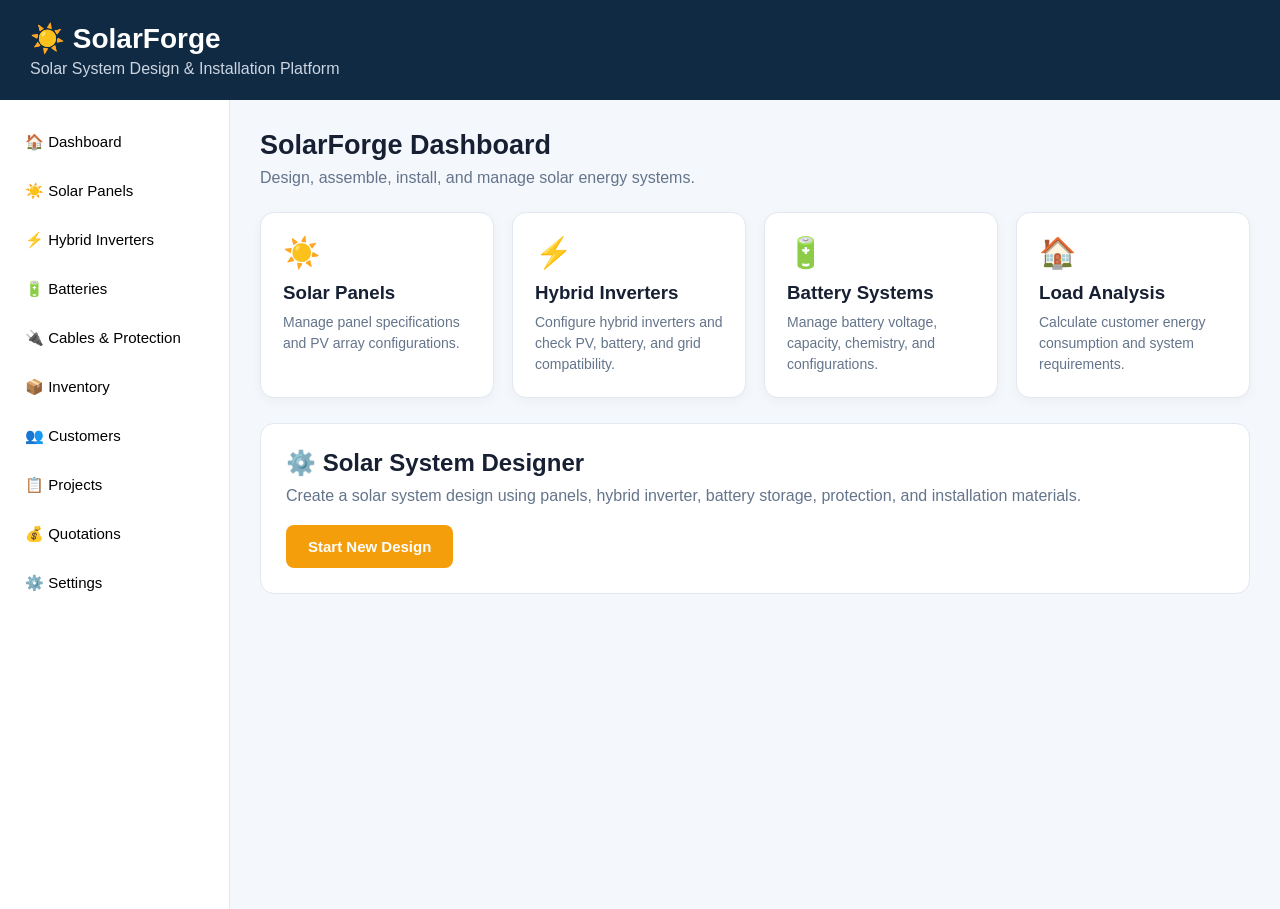
==== index.html @ d78c15b2 "Create index.html" ====
<!DOCTYPE html>
<html lang="en">
<head>
    <meta charset="UTF-8">
    <meta name="viewport" content="width=device-width, initial-scale=1.0">

    <title>SolarForge</title>

    <style>
        * {
            box-sizing: border-box;
            margin: 0;
            padding: 0;
        }

        body {
            font-family: Arial, sans-serif;
            background: #f4f7fb;
            color: #172033;
        }

        header {
            background: #102a43;
            color: white;
            padding: 22px 30px;
        }

        header h1 {
            font-size: 28px;
        }

        header p {
            margin-top: 5px;
            color: #cbd5e1;
        }

        .container {
            display: flex;
            min-height: calc(100vh - 91px);
        }

        .sidebar {
            width: 230px;
            background: white;
            border-right: 1px solid #e2e8f0;
            padding: 20px 12px;
        }

        .sidebar button {
            width: 100%;
            border: none;
            background: transparent;
            padding: 13px;
            text-align: left;
            border-radius: 8px;
            margin-bottom: 5px;
            cursor: pointer;
            font-size: 15px;
        }

        .sidebar button:hover {
            background: #eaf2ff;
        }

        .main {
            flex: 1;
            padding: 30px;
        }

        .welcome {
            margin-bottom: 25px;
        }

        .welcome h2 {
            font-size: 27px;
        }

        .welcome p {
            margin-top: 8px;
            color: #64748b;
        }

        .cards {
            display: grid;
            grid-template-columns: repeat(auto-fit, minmax(210px, 1fr));
            gap: 18px;
        }

        .card {
            background: white;
            border-radius: 14px;
            padding: 22px;
            border: 1px solid #e2e8f0;
            box-shadow: 0 3px 12px rgba(0,0,0,0.04);
        }

        .card-icon {
            font-size: 30px;
            margin-bottom: 12px;
        }

        .card h3 {
            margin-bottom: 8px;
        }

        .card p {
            color: #64748b;
            font-size: 14px;
            line-height: 1.5;
        }

        .design-section {
            margin-top: 25px;
            background: white;
            border-radius: 14px;
            padding: 25px;
            border: 1px solid #e2e8f0;
        }

        .design-section h2 {
            margin-bottom: 10px;
        }

        .design-section p {
            color: #64748b;
            margin-bottom: 20px;
        }

        .start-button {
            background: #f59e0b;
            color: white;
            border: none;
            padding: 13px 22px;
            border-radius: 8px;
            font-size: 15px;
            font-weight: bold;
            cursor: pointer;
        }

        .start-button:hover {
            background: #d97706;
        }

        @media (max-width: 700px) {
            .container {
                flex-direction: column;
            }

            .sidebar {
                width: 100%;
                border-right: none;
                border-bottom: 1px solid #e2e8f0;
            }

            .sidebar button {
                display: inline-block;
                width: auto;
                margin-right: 5px;
            }

            .main {
                padding: 20px;
            }
        }
    </style>
</head>

<body>

<header>
    <h1>☀️ SolarForge</h1>
    <p>Solar System Design & Installation Platform</p>
</header>

<div class="container">

    <aside class="sidebar">
        <button>🏠 Dashboard</button>
        <button>☀️ Solar Panels</button>
        <button>⚡ Hybrid Inverters</button>
        <button>🔋 Batteries</button>
        <button>🔌 Cables & Protection</button>
        <button>📦 Inventory</button>
        <button>👥 Customers</button>
        <button>📋 Projects</button>
        <button>💰 Quotations</button>
        <button>⚙️ Settings</button>
    </aside>

    <main class="main">

        <section class="welcome">
            <h2>SolarForge Dashboard</h2>
            <p>Design, assemble, install, and manage solar energy systems.</p>
        </section>

        <section class="cards">

            <div class="card">
                <div class="card-icon">☀️</div>
                <h3>Solar Panels</h3>
                <p>Manage panel specifications and PV array configurations.</p>
            </div>

            <div class="card">
                <div class="card-icon">⚡</div>
                <h3>Hybrid Inverters</h3>
                <p>Configure hybrid inverters and check PV, battery, and grid compatibility.</p>
            </div>

            <div class="card">
                <div class="card-icon">🔋</div>
                <h3>Battery Systems</h3>
                <p>Manage battery voltage, capacity, chemistry, and configurations.</p>
            </div>

            <div class="card">
                <div class="card-icon">🏠</div>
                <h3>Load Analysis</h3>
                <p>Calculate customer energy consumption and system requirements.</p>
            </div>

        </section>

        <section class="design-section">

            <h2>⚙️ Solar System Designer</h2>

            <p>
                Create a solar system design using panels, hybrid inverter,
                battery storage, protection, and installation materials.
            </p>

            <button class="start-button" onclick="startDesign()">
                Start New Design
            </button>

        </section>

    </main>

</div>

<script>
    function startDesign() {
        alert("SolarForge System Designer is coming next!");
    }
</script>

</body>
</html>
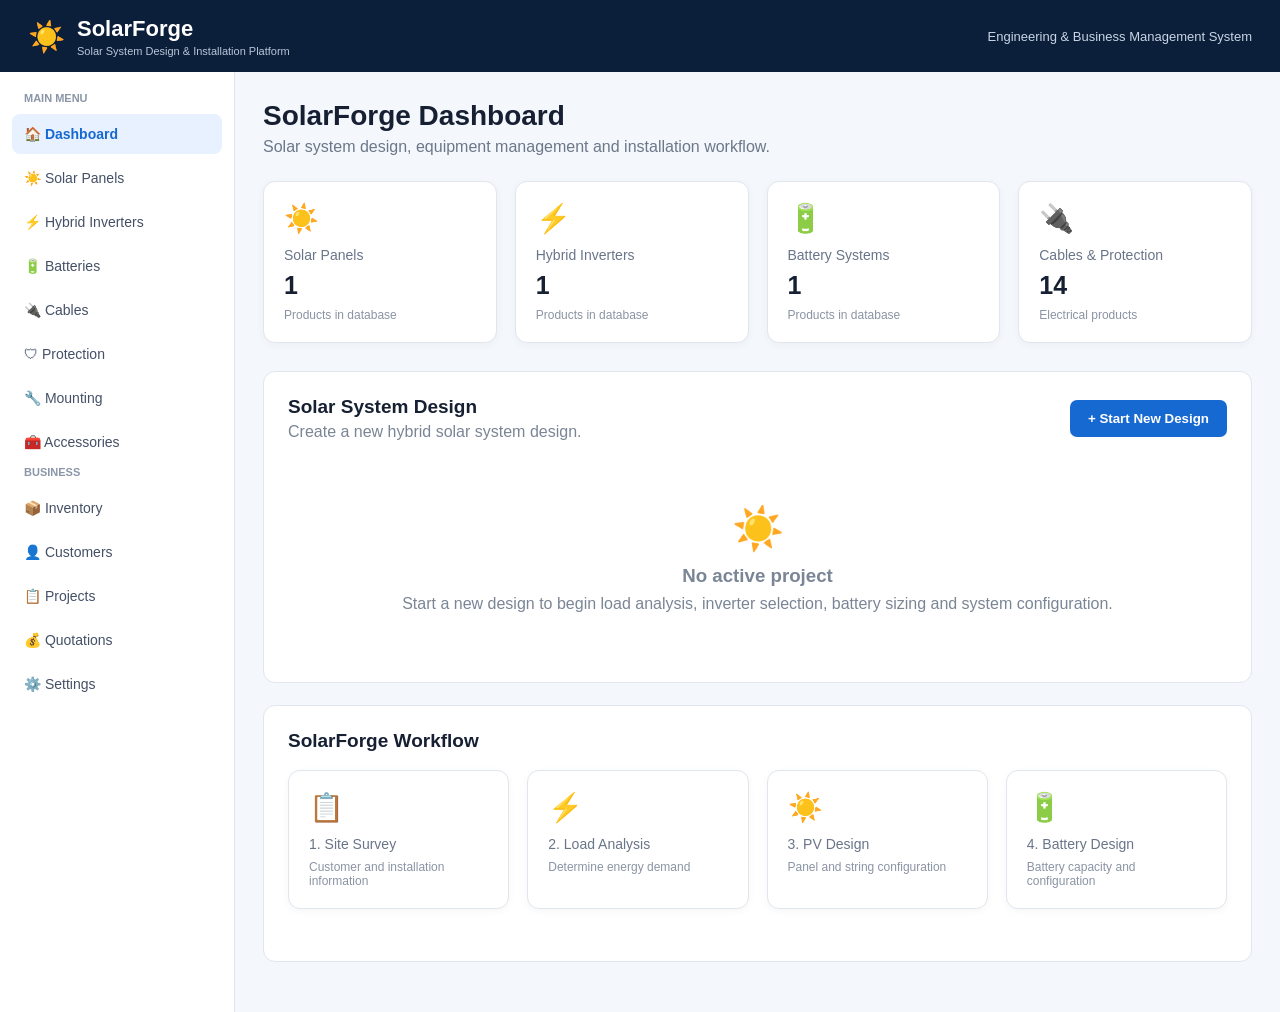
==== commit c0cecb63: "Update index.html" ====
--- a/index.html
+++ b/index.html
@@ -4,7 +4,7 @@
     <meta charset="UTF-8">
     <meta name="viewport" content="width=device-width, initial-scale=1.0">
 
-    <title>SolarForge</title>
+    <title>SolarForge | Solar System Design & Installation Platform</title>
 
     <style>
         * {
@@ -14,152 +14,347 @@
         }
 
         body {
-            font-family: Arial, sans-serif;
+            font-family: Arial, Helvetica, sans-serif;
             background: #f4f7fb;
             color: #172033;
         }
 
+        /* =========================
+           HEADER
+        ========================= */
+
         header {
-            background: #102a43;
+            height: 72px;
+            background: #0b1f3a;
             color: white;
-            padding: 22px 30px;
-        }
-
-        header h1 {
-            font-size: 28px;
-        }
-
-        header p {
-            margin-top: 5px;
-            color: #cbd5e1;
-        }
-
-        .container {
             display: flex;
-            min-height: calc(100vh - 91px);
-        }
+            align-items: center;
+            justify-content: space-between;
+            padding: 0 28px;
+            position: sticky;
+            top: 0;
+            z-index: 100;
+        }
+
+        .logo {
+            display: flex;
+            align-items: center;
+            gap: 12px;
+        }
+
+        .logo-icon {
+            font-size: 30px;
+        }
+
+        .logo h1 {
+            font-size: 22px;
+        }
+
+        .logo p {
+            font-size: 11px;
+            color: #b9c7d9;
+            margin-top: 3px;
+        }
+
+        .header-status {
+            font-size: 13px;
+            color: #c8d5e5;
+        }
+
+        /* =========================
+           LAYOUT
+        ========================= */
+
+        .layout {
+            display: flex;
+            min-height: calc(100vh - 72px);
+        }
+
+        /* =========================
+           SIDEBAR
+        ========================= */
 
         .sidebar {
-            width: 230px;
+            width: 235px;
             background: white;
-            border-right: 1px solid #e2e8f0;
+            border-right: 1px solid #dfe5ed;
             padding: 20px 12px;
-        }
-
-        .sidebar button {
+            flex-shrink: 0;
+        }
+
+        .sidebar-title {
+            font-size: 11px;
+            font-weight: bold;
+            color: #8a96a8;
+            text-transform: uppercase;
+            padding: 0 12px;
+            margin-bottom: 10px;
+        }
+
+        .nav-btn {
             width: 100%;
             border: none;
             background: transparent;
-            padding: 13px;
             text-align: left;
+            padding: 12px;
             border-radius: 8px;
-            margin-bottom: 5px;
+            margin-bottom: 4px;
+            font-size: 14px;
+            color: #445066;
             cursor: pointer;
-            font-size: 15px;
-        }
-
-        .sidebar button:hover {
-            background: #eaf2ff;
-        }
+        }
+
+        .nav-btn:hover {
+            background: #edf4ff;
+            color: #1769d2;
+        }
+
+        .nav-btn.active {
+            background: #e8f1ff;
+            color: #1769d2;
+            font-weight: bold;
+        }
+
+        /* =========================
+           MAIN
+        ========================= */
 
         .main {
             flex: 1;
-            padding: 30px;
-        }
-
-        .welcome {
+            padding: 28px;
+            overflow-x: auto;
+        }
+
+        .page-title {
+            font-size: 28px;
+            margin-bottom: 6px;
+        }
+
+        .page-subtitle {
+            color: #6c7789;
             margin-bottom: 25px;
         }
 
-        .welcome h2 {
-            font-size: 27px;
-        }
-
-        .welcome p {
-            margin-top: 8px;
-            color: #64748b;
-        }
-
-        .cards {
+        /* =========================
+           DASHBOARD CARDS
+        ========================= */
+
+        .dashboard-grid {
             display: grid;
-            grid-template-columns: repeat(auto-fit, minmax(210px, 1fr));
+            grid-template-columns: repeat(4, 1fr);
             gap: 18px;
+            margin-bottom: 28px;
         }
 
         .card {
             background: white;
-            border-radius: 14px;
-            padding: 22px;
-            border: 1px solid #e2e8f0;
-            box-shadow: 0 3px 12px rgba(0,0,0,0.04);
+            border: 1px solid #e0e6ee;
+            border-radius: 12px;
+            padding: 20px;
+            box-shadow: 0 2px 8px rgba(0,0,0,0.04);
         }
 
         .card-icon {
-            font-size: 30px;
+            font-size: 28px;
             margin-bottom: 12px;
         }
 
-        .card h3 {
+        .card-title {
+            font-size: 14px;
+            color: #697589;
             margin-bottom: 8px;
         }
 
-        .card p {
-            color: #64748b;
+        .card-value {
+            font-size: 25px;
+            font-weight: bold;
+        }
+
+        .card-description {
+            font-size: 12px;
+            color: #8a94a4;
+            margin-top: 8px;
+        }
+
+        /* =========================
+           DESIGN AREA
+        ========================= */
+
+        .section {
+            background: white;
+            border: 1px solid #e0e6ee;
+            border-radius: 12px;
+            padding: 24px;
+            margin-bottom: 22px;
+        }
+
+        .section-header {
+            display: flex;
+            justify-content: space-between;
+            align-items: center;
+            margin-bottom: 18px;
+        }
+
+        .section-header h2 {
+            font-size: 19px;
+        }
+
+        .primary-btn {
+            border: none;
+            background: #1769d2;
+            color: white;
+            padding: 11px 18px;
+            border-radius: 7px;
+            cursor: pointer;
+            font-weight: bold;
+        }
+
+        .primary-btn:hover {
+            background: #0e55ad;
+        }
+
+        .secondary-btn {
+            border: 1px solid #ccd5e2;
+            background: white;
+            color: #354257;
+            padding: 10px 16px;
+            border-radius: 7px;
+            cursor: pointer;
+        }
+
+        /* =========================
+           PRODUCT DATABASE
+        ========================= */
+
+        .database-toolbar {
+            display: flex;
+            gap: 10px;
+            flex-wrap: wrap;
+            margin-bottom: 18px;
+        }
+
+        .search-box {
+            flex: 1;
+            min-width: 220px;
+            padding: 11px 13px;
+            border: 1px solid #ccd5e2;
+            border-radius: 7px;
             font-size: 14px;
-            line-height: 1.5;
-        }
-
-        .design-section {
-            margin-top: 25px;
-            background: white;
-            border-radius: 14px;
-            padding: 25px;
-            border: 1px solid #e2e8f0;
-        }
-
-        .design-section h2 {
-            margin-bottom: 10px;
-        }
-
-        .design-section p {
-            color: #64748b;
-            margin-bottom: 20px;
-        }
-
-        .start-button {
-            background: #f59e0b;
-            color: white;
-            border: none;
-            padding: 13px 22px;
-            border-radius: 8px;
-            font-size: 15px;
+        }
+
+        .database-table-wrapper {
+            overflow-x: auto;
+        }
+
+        table {
+            width: 100%;
+            border-collapse: collapse;
+            min-width: 700px;
+        }
+
+        th {
+            background: #f1f5fa;
+            color: #4a566b;
+            text-align: left;
+            padding: 12px;
+            font-size: 12px;
+            border-bottom: 1px solid #dce3ec;
+        }
+
+        td {
+            padding: 13px 12px;
+            border-bottom: 1px solid #edf0f4;
+            font-size: 13px;
+        }
+
+        tr:hover {
+            background: #f8fbff;
+        }
+
+        .status-badge {
+            display: inline-block;
+            padding: 5px 9px;
+            background: #eef6ff;
+            color: #1769d2;
+            border-radius: 20px;
+            font-size: 11px;
             font-weight: bold;
-            cursor: pointer;
-        }
-
-        .start-button:hover {
-            background: #d97706;
+        }
+
+        /* =========================
+           EMPTY STATE
+        ========================= */
+
+        .empty-state {
+            text-align: center;
+            padding: 45px 20px;
+            color: #7a8595;
+        }
+
+        .empty-state-icon {
+            font-size: 42px;
+            margin-bottom: 12px;
+        }
+
+        /* =========================
+           RESPONSIVE
+        ========================= */
+
+        @media (max-width: 1000px) {
+
+            .dashboard-grid {
+                grid-template-columns: repeat(2, 1fr);
+            }
+
+            .sidebar {
+                width: 200px;
+            }
         }
 
         @media (max-width: 700px) {
-            .container {
-                flex-direction: column;
+
+            header {
+                padding: 0 15px;
+            }
+
+            .header-status {
+                display: none;
+            }
+
+            .layout {
+                display: block;
             }
 
             .sidebar {
                 width: 100%;
                 border-right: none;
-                border-bottom: 1px solid #e2e8f0;
-            }
-
-            .sidebar button {
-                display: inline-block;
+                border-bottom: 1px solid #dfe5ed;
+                padding: 10px;
+                display: flex;
+                overflow-x: auto;
+                gap: 5px;
+            }
+
+            .sidebar-title {
+                display: none;
+            }
+
+            .nav-btn {
                 width: auto;
-                margin-right: 5px;
+                white-space: nowrap;
+                margin-bottom: 0;
             }
 
             .main {
-                padding: 20px;
+                padding: 18px;
+            }
+
+            .dashboard-grid {
+                grid-template-columns: 1fr;
+            }
+
+            .page-title {
+                font-size: 23px;
             }
         }
     </style>
@@ -167,84 +362,780 @@
 
 <body>
 
+<!-- =========================
+     HEADER
+========================= -->
+
 <header>
-    <h1>☀️ SolarForge</h1>
-    <p>Solar System Design & Installation Platform</p>
+
+    <div class="logo">
+
+        <div class="logo-icon">☀️</div>
+
+        <div>
+            <h1>SolarForge</h1>
+            <p>Solar System Design & Installation Platform</p>
+        </div>
+
+    </div>
+
+    <div class="header-status">
+        Engineering & Business Management System
+    </div>
+
 </header>
 
-<div class="container">
+
+<!-- =========================
+     MAIN LAYOUT
+========================= -->
+
+<div class="layout">
+
+
+    <!-- =========================
+         SIDEBAR
+    ========================= -->
 
     <aside class="sidebar">
-        <button>🏠 Dashboard</button>
-        <button>☀️ Solar Panels</button>
-        <button>⚡ Hybrid Inverters</button>
-        <button>🔋 Batteries</button>
-        <button>🔌 Cables & Protection</button>
-        <button>📦 Inventory</button>
-        <button>👥 Customers</button>
-        <button>📋 Projects</button>
-        <button>💰 Quotations</button>
-        <button>⚙️ Settings</button>
+
+        <div class="sidebar-title">
+            Main Menu
+        </div>
+
+        <button class="nav-btn active" onclick="showDashboard()">
+            🏠 Dashboard
+        </button>
+
+        <button class="nav-btn" onclick="showDatabase('solarPanels')">
+            ☀️ Solar Panels
+        </button>
+
+        <button class="nav-btn" onclick="showDatabase('hybridInverters')">
+            ⚡ Hybrid Inverters
+        </button>
+
+        <button class="nav-btn" onclick="showDatabase('batteries')">
+            🔋 Batteries
+        </button>
+
+        <button class="nav-btn" onclick="showDatabase('cables')">
+            🔌 Cables
+        </button>
+
+        <button class="nav-btn" onclick="showDatabase('protection')">
+            🛡 Protection
+        </button>
+
+        <button class="nav-btn" onclick="showDatabase('mounting')">
+            🔧 Mounting
+        </button>
+
+        <button class="nav-btn" onclick="showDatabase('accessories')">
+            🧰 Accessories
+        </button>
+
+        <br>
+
+        <div class="sidebar-title">
+            Business
+        </div>
+
+        <button class="nav-btn" onclick="comingSoon('Inventory')">
+            📦 Inventory
+        </button>
+
+        <button class="nav-btn" onclick="comingSoon('Customers')">
+            👤 Customers
+        </button>
+
+        <button class="nav-btn" onclick="comingSoon('Projects')">
+            📋 Projects
+        </button>
+
+        <button class="nav-btn" onclick="comingSoon('Quotations')">
+            💰 Quotations
+        </button>
+
+        <button class="nav-btn" onclick="comingSoon('Settings')">
+            ⚙️ Settings
+        </button>
+
     </aside>
 
-    <main class="main">
-
-        <section class="welcome">
-            <h2>SolarForge Dashboard</h2>
-            <p>Design, assemble, install, and manage solar energy systems.</p>
-        </section>
-
-        <section class="cards">
-
-            <div class="card">
-                <div class="card-icon">☀️</div>
-                <h3>Solar Panels</h3>
-                <p>Manage panel specifications and PV array configurations.</p>
+
+    <!-- =========================
+         MAIN CONTENT
+    ========================= -->
+
+    <main class="main" id="mainContent">
+
+        <!-- DASHBOARD -->
+
+        <div id="dashboardPage">
+
+            <h1 class="page-title">
+                SolarForge Dashboard
+            </h1>
+
+            <p class="page-subtitle">
+                Solar system design, equipment management and installation workflow.
+            </p>
+
+
+            <!-- DATABASE COUNTERS -->
+
+            <div class="dashboard-grid">
+
+                <div class="card">
+                    <div class="card-icon">☀️</div>
+                    <div class="card-title">Solar Panels</div>
+                    <div class="card-value" id="panelCount">0</div>
+                    <div class="card-description">
+                        Products in database
+                    </div>
+                </div>
+
+                <div class="card">
+                    <div class="card-icon">⚡</div>
+                    <div class="card-title">Hybrid Inverters</div>
+                    <div class="card-value" id="inverterCount">0</div>
+                    <div class="card-description">
+                        Products in database
+                    </div>
+                </div>
+
+                <div class="card">
+                    <div class="card-icon">🔋</div>
+                    <div class="card-title">Battery Systems</div>
+                    <div class="card-value" id="batteryCount">0</div>
+                    <div class="card-description">
+                        Products in database
+                    </div>
+                </div>
+
+                <div class="card">
+                    <div class="card-icon">🔌</div>
+                    <div class="card-title">Cables & Protection</div>
+                    <div class="card-value" id="electricalCount">0</div>
+                    <div class="card-description">
+                        Electrical products
+                    </div>
+                </div>
+
             </div>
 
-            <div class="card">
-                <div class="card-icon">⚡</div>
-                <h3>Hybrid Inverters</h3>
-                <p>Configure hybrid inverters and check PV, battery, and grid compatibility.</p>
+
+            <!-- START DESIGN -->
+
+            <div class="section">
+
+                <div class="section-header">
+
+                    <div>
+                        <h2>Solar System Design</h2>
+
+                        <p style="color:#7a8595; margin-top:5px;">
+                            Create a new hybrid solar system design.
+                        </p>
+                    </div>
+
+                    <button class="primary-btn"
+                            onclick="startNewDesign()">
+                        + Start New Design
+                    </button>
+
+                </div>
+
+                <div class="empty-state">
+
+                    <div class="empty-state-icon">
+                        ☀️
+                    </div>
+
+                    <h3>No active project</h3>
+
+                    <p style="margin-top:8px;">
+                        Start a new design to begin load analysis,
+                        inverter selection, battery sizing and system configuration.
+                    </p>
+
+                </div>
+
             </div>
 
-            <div class="card">
-                <div class="card-icon">🔋</div>
-                <h3>Battery Systems</h3>
-                <p>Manage battery voltage, capacity, chemistry, and configurations.</p>
+
+            <!-- SYSTEM WORKFLOW -->
+
+            <div class="section">
+
+                <div class="section-header">
+                    <h2>SolarForge Workflow</h2>
+                </div>
+
+                <div class="dashboard-grid">
+
+                    <div class="card">
+                        <div class="card-icon">📋</div>
+                        <div class="card-title">1. Site Survey</div>
+                        <div class="card-description">
+                            Customer and installation information
+                        </div>
+                    </div>
+
+                    <div class="card">
+                        <div class="card-icon">⚡</div>
+                        <div class="card-title">2. Load Analysis</div>
+                        <div class="card-description">
+                            Determine energy demand
+                        </div>
+                    </div>
+
+                    <div class="card">
+                        <div class="card-icon">☀️</div>
+                        <div class="card-title">3. PV Design</div>
+                        <div class="card-description">
+                            Panel and string configuration
+                        </div>
+                    </div>
+
+                    <div class="card">
+                        <div class="card-icon">🔋</div>
+                        <div class="card-title">4. Battery Design</div>
+                        <div class="card-description">
+                            Battery capacity and configuration
+                        </div>
+                    </div>
+
+                </div>
+
             </div>
 
-            <div class="card">
-                <div class="card-icon">🏠</div>
-                <h3>Load Analysis</h3>
-                <p>Calculate customer energy consumption and system requirements.</p>
+        </div>
+
+
+        <!-- DATABASE PAGE -->
+
+        <div id="databasePage" style="display:none;">
+
+            <h1 class="page-title" id="databaseTitle">
+                Product Database
+            </h1>
+
+            <p class="page-subtitle" id="databaseSubtitle">
+                SolarForge equipment database.
+            </p>
+
+
+            <div class="section">
+
+                <div class="database-toolbar">
+
+                    <input
+                        type="text"
+                        id="databaseSearch"
+                        class="search-box"
+                        placeholder="Search products..."
+                        oninput="filterDatabase()"
+                    >
+
+                    <button class="secondary-btn"
+                            onclick="showDashboard()">
+                        ← Dashboard
+                    </button>
+
+                </div>
+
+
+                <div class="database-table-wrapper">
+
+                    <table>
+
+                        <thead id="databaseHead">
+                        </thead>
+
+                        <tbody id="databaseBody">
+                        </tbody>
+
+                    </table>
+
+                </div>
+
             </div>
 
-        </section>
-
-        <section class="design-section">
-
-            <h2>⚙️ Solar System Designer</h2>
-
-            <p>
-                Create a solar system design using panels, hybrid inverter,
-                battery storage, protection, and installation materials.
-            </p>
-
-            <button class="start-button" onclick="startDesign()">
-                Start New Design
-            </button>
-
-        </section>
+        </div>
 
     </main>
 
 </div>
 
+
+<!-- =========================
+     DATABASE SCRIPT
+========================= -->
+
+<script src="js/database.js"></script>
+
+
+<!-- =========================
+     SOLARFORGE APPLICATION
+========================= -->
+
 <script>
-    function startDesign() {
-        alert("SolarForge System Designer is coming next!");
+
+let currentDatabase = null;
+
+
+/* =========================
+   DATABASE INFORMATION
+========================= */
+
+const databaseInfo = {
+
+    solarPanels: {
+        title: "Solar Panels",
+        subtitle: "Solar photovoltaic panel database.",
+        icon: "☀️"
+    },
+
+    hybridInverters: {
+        title: "Hybrid Inverters",
+        subtitle: "Hybrid inverter equipment database.",
+        icon: "⚡"
+    },
+
+    batteries: {
+        title: "Battery Systems",
+        subtitle: "Battery storage equipment database.",
+        icon: "🔋"
+    },
+
+    cables: {
+        title: "Cables",
+        subtitle: "Solar and battery cable database.",
+        icon: "🔌"
+    },
+
+    protection: {
+        title: "Protection",
+        subtitle: "DC, AC and surge protection equipment.",
+        icon: "🛡"
+    },
+
+    mounting: {
+        title: "Mounting Materials",
+        subtitle: "Solar panel mounting equipment.",
+        icon: "🔧"
+    },
+
+    accessories: {
+        title: "Installation Accessories",
+        subtitle: "Connectors, busbars and installation accessories.",
+        icon: "🧰"
     }
+
+};
+
+
+/* =========================
+   DASHBOARD
+========================= */
+
+function showDashboard() {
+
+    document.getElementById("dashboardPage").style.display = "block";
+    document.getElementById("databasePage").style.display = "none";
+
+    currentDatabase = null;
+
+    updateActiveButton("Dashboard");
+
+}
+
+
+/* =========================
+   SHOW DATABASE
+========================= */
+
+function showDatabase(databaseName) {
+
+    currentDatabase = databaseName;
+
+    const data = SolarForgeDB[databaseName];
+
+    const info = databaseInfo[databaseName];
+
+    document.getElementById("dashboardPage").style.display = "none";
+    document.getElementById("databasePage").style.display = "block";
+
+    document.getElementById("databaseTitle").innerHTML =
+        info.icon + " " + info.title;
+
+    document.getElementById("databaseSubtitle").innerText =
+        info.subtitle;
+
+    document.getElementById("databaseSearch").value = "";
+
+    renderDatabase(data);
+
+    updateActiveButton(info.title);
+
+}
+
+
+/* =========================
+   RENDER DATABASE
+========================= */
+
+function renderDatabase(data) {
+
+    const head = document.getElementById("databaseHead");
+    const body = document.getElementById("databaseBody");
+
+    head.innerHTML = "";
+    body.innerHTML = "";
+
+    if (!data || data.length === 0) {
+
+        body.innerHTML = `
+            <tr>
+                <td colspan="10">
+                    <div class="empty-state">
+                        <div class="empty-state-icon">📭</div>
+                        <h3>No products found</h3>
+                        <p>No products are currently stored in this database.</p>
+                    </div>
+                </td>
+            </tr>
+        `;
+
+        return;
+    }
+
+
+    let columns = [];
+
+
+    /* SOLAR PANELS */
+
+    if (currentDatabase === "solarPanels") {
+
+        columns = [
+            "id",
+            "brand",
+            "model",
+            "power_w",
+            "voc_v",
+            "vmp_v",
+            "isc_a",
+            "imp_a"
+        ];
+
+    }
+
+
+    /* HYBRID INVERTERS */
+
+    else if (currentDatabase === "hybridInverters") {
+
+        columns = [
+            "id",
+            "brand",
+            "model",
+            "rated_power_w",
+            "battery_voltage_v",
+            "max_pv_power_w",
+            "max_pv_voltage_v",
+            "mppt_count"
+        ];
+
+    }
+
+
+    /* BATTERIES */
+
+    else if (currentDatabase === "batteries") {
+
+        columns = [
+            "id",
+            "brand",
+            "model",
+            "chemistry",
+            "nominal_voltage_v",
+            "capacity_ah",
+            "energy_kwh",
+            "recommended_depth_of_discharge_percent"
+        ];
+
+    }
+
+
+    /* CABLES */
+
+    else if (currentDatabase === "cables") {
+
+        columns = [
+            "id",
+            "category",
+            "type",
+            "size_mm2",
+            "conductor_material",
+            "rated_voltage_v",
+            "max_current_a"
+        ];
+
+    }
+
+
+    /* PROTECTION */
+
+    else if (currentDatabase === "protection") {
+
+        columns = [
+            "id",
+            "category",
+            "sub_category",
+            "brand",
+            "model",
+            "rated_voltage_vdc",
+            "rated_current_a"
+        ];
+
+    }
+
+
+    /* MOUNTING */
+
+    else if (currentDatabase === "mounting") {
+
+        columns = [
+            "id",
+            "category",
+            "name",
+            "material",
+            "length_m",
+            "compatible_panel_type"
+        ];
+
+    }
+
+
+    /* ACCESSORIES */
+
+    else if (currentDatabase === "accessories") {
+
+        columns = [
+            "id",
+            "category",
+            "name",
+            "rated_voltage_v",
+            "rated_current_a",
+            "material"
+        ];
+
+    }
+
+
+    /* TABLE HEADER */
+
+    columns.forEach(column => {
+
+        const th = document.createElement("th");
+
+        th.innerText = formatColumnName(column);
+
+        head.appendChild(th);
+
+    });
+
+
+    /* TABLE BODY */
+
+    data.forEach(item => {
+
+        const row = document.createElement("tr");
+
+        columns.forEach(column => {
+
+            const cell = document.createElement("td");
+
+            let value = item[column];
+
+            if (value === undefined || value === null) {
+                value = "—";
+            }
+
+            if (Array.isArray(value)) {
+                value = value.join(", ");
+            }
+
+            if (typeof value === "boolean") {
+                value = value ? "Yes" : "No";
+            }
+
+            cell.innerText = value;
+
+            row.appendChild(cell);
+
+        });
+
+        body.appendChild(row);
+
+    });
+
+}
+
+
+/* =========================
+   FORMAT COLUMN NAMES
+========================= */
+
+function formatColumnName(column) {
+
+    return column
+        .replace(/_/g, " ")
+        .replace(/\b\w/g, letter => letter.toUpperCase());
+
+}
+
+
+/* =========================
+   SEARCH DATABASE
+========================= */
+
+function filterDatabase() {
+
+    if (!currentDatabase) {
+        return;
+    }
+
+    const search =
+        document.getElementById("databaseSearch")
+        .value
+        .toLowerCase()
+        .trim();
+
+    const data = SolarForgeDB[currentDatabase];
+
+    if (!search) {
+
+        renderDatabase(data);
+
+        return;
+    }
+
+
+    const filtered = data.filter(item => {
+
+        return JSON.stringify(item)
+            .toLowerCase()
+            .includes(search);
+
+    });
+
+
+    renderDatabase(filtered);
+
+}
+
+
+/* =========================
+   UPDATE DASHBOARD COUNTS
+========================= */
+
+function updateDashboardCounts() {
+
+    document.getElementById("panelCount").innerText =
+        SolarForgeDB.solarPanels.length;
+
+    document.getElementById("inverterCount").innerText =
+        SolarForgeDB.hybridInverters.length;
+
+    document.getElementById("batteryCount").innerText =
+        SolarForgeDB.batteries.length;
+
+    document.getElementById("electricalCount").innerText =
+        SolarForgeDB.cables.length +
+        SolarForgeDB.protection.length;
+
+}
+
+
+/* =========================
+   ACTIVE SIDEBAR BUTTON
+========================= */
+
+function updateActiveButton(name) {
+
+    const buttons =
+        document.querySelectorAll(".nav-btn");
+
+    buttons.forEach(button => {
+
+        button.classList.remove("active");
+
+        if (
+            button.innerText
+                .toLowerCase()
+                .includes(name.toLowerCase())
+        ) {
+            button.classList.add("active");
+        }
+
+    });
+
+}
+
+
+/* =========================
+   NEW DESIGN
+========================= */
+
+function startNewDesign() {
+
+    alert(
+        "SolarForge Design Module\n\n" +
+        "The next development stage will include:\n\n" +
+        "1. Customer information\n" +
+        "2. Site survey\n" +
+        "3. Load analysis\n" +
+        "4. Solar panel configuration\n" +
+        "5. Hybrid inverter selection\n" +
+        "6. Battery sizing\n" +
+        "7. Cable sizing\n" +
+        "8. Protection selection\n" +
+        "9. Wiring diagram\n" +
+        "10. Bill of Materials\n" +
+        "11. Costing and quotation"
+    );
+
+}
+
+
+/* =========================
+   COMING SOON
+========================= */
+
+function comingSoon(moduleName) {
+
+    alert(
+        moduleName +
+        " module is currently under development."
+    );
+
+}
+
+
+/* =========================
+   WAIT FOR DATABASE
+========================= */
+
+setTimeout(() => {
+
+    updateDashboardCounts();
+
+}, 500);
+
 </script>
 
 </body>
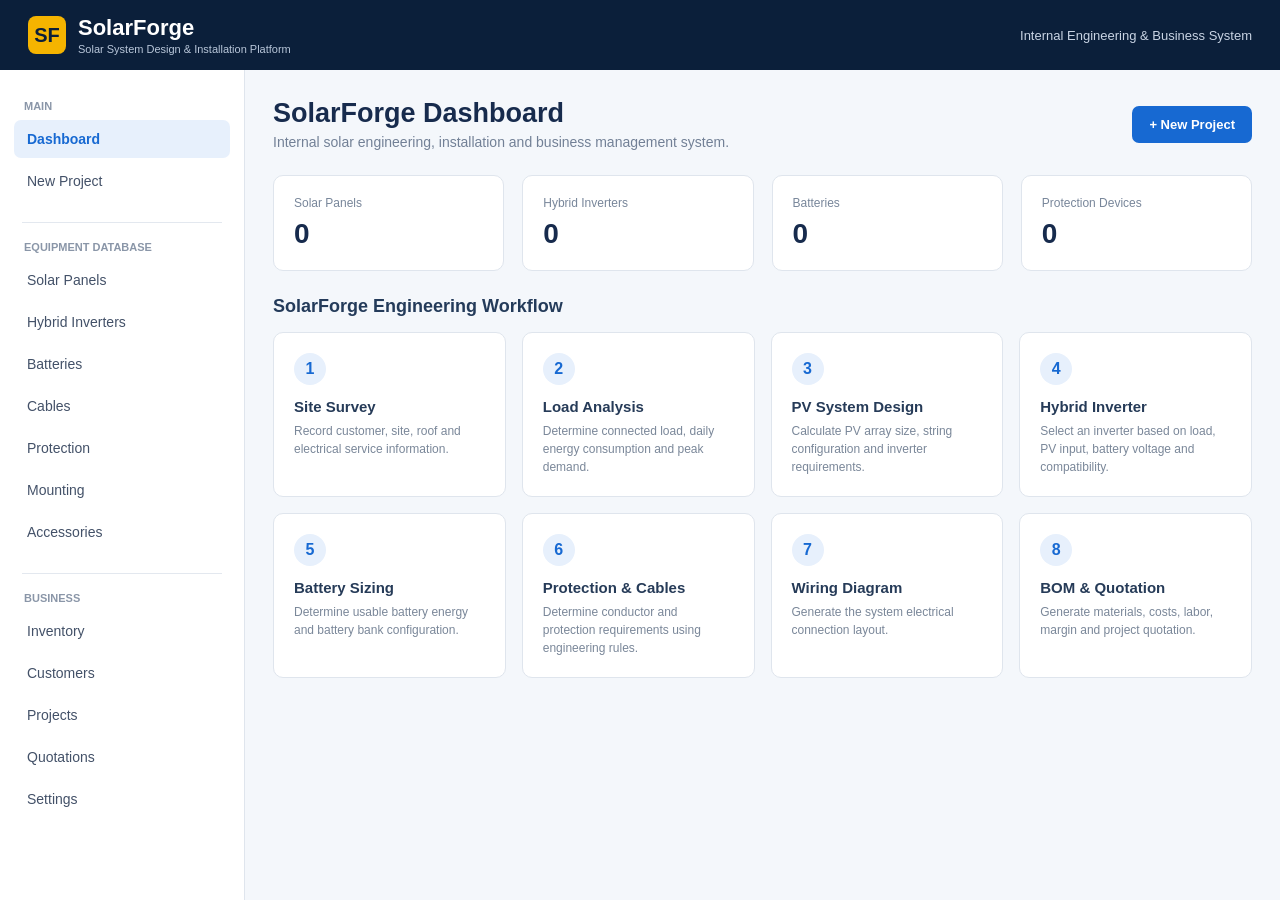
==== commit 40115883: "Update index.html" ====
--- a/index.html
+++ b/index.html
@@ -4,9 +4,10 @@
     <meta charset="UTF-8">
     <meta name="viewport" content="width=device-width, initial-scale=1.0">
 
-    <title>SolarForge | Solar System Design & Installation Platform</title>
+    <title>SolarForge</title>
 
     <style>
+
         * {
             box-sizing: border-box;
             margin: 0;
@@ -16,15 +17,15 @@
         body {
             font-family: Arial, Helvetica, sans-serif;
             background: #f4f7fb;
-            color: #172033;
-        }
-
-        /* =========================
+            color: #1f2937;
+        }
+
+        /* ==============================
            HEADER
-        ========================= */
-
-        header {
-            height: 72px;
+        ============================== */
+
+        .header {
+            height: 70px;
             background: #0b1f3a;
             color: white;
             display: flex;
@@ -36,49 +37,59 @@
             z-index: 100;
         }
 
-        .logo {
+        .logo-area {
             display: flex;
             align-items: center;
             gap: 12px;
         }
 
-        .logo-icon {
-            font-size: 30px;
-        }
-
-        .logo h1 {
+        .logo {
+            width: 38px;
+            height: 38px;
+            background: #f5b400;
+            border-radius: 8px;
+            display: flex;
+            align-items: center;
+            justify-content: center;
+            color: #0b1f3a;
+            font-weight: bold;
+            font-size: 20px;
+        }
+
+        .brand {
             font-size: 22px;
-        }
-
-        .logo p {
+            font-weight: bold;
+        }
+
+        .brand-subtitle {
             font-size: 11px;
-            color: #b9c7d9;
-            margin-top: 3px;
-        }
-
-        .header-status {
+            color: #b9c7da;
+            margin-top: 2px;
+        }
+
+        .header-right {
             font-size: 13px;
-            color: #c8d5e5;
-        }
-
-        /* =========================
+            color: #c9d4e4;
+        }
+
+        /* ==============================
            LAYOUT
-        ========================= */
-
-        .layout {
+        ============================== */
+
+        .app-layout {
             display: flex;
-            min-height: calc(100vh - 72px);
-        }
-
-        /* =========================
+            min-height: calc(100vh - 70px);
+        }
+
+        /* ==============================
            SIDEBAR
-        ========================= */
+        ============================== */
 
         .sidebar {
-            width: 235px;
+            width: 245px;
             background: white;
             border-right: 1px solid #dfe5ed;
-            padding: 20px 12px;
+            padding: 20px 14px;
             flex-shrink: 0;
         }
 
@@ -87,1054 +98,1530 @@
             font-weight: bold;
             color: #8a96a8;
             text-transform: uppercase;
-            padding: 0 12px;
-            margin-bottom: 10px;
-        }
-
-        .nav-btn {
+            margin: 10px 10px 8px;
+        }
+
+        .sidebar button {
             width: 100%;
             border: none;
             background: transparent;
+            padding: 11px 13px;
             text-align: left;
-            padding: 12px;
-            border-radius: 8px;
+            border-radius: 7px;
             margin-bottom: 4px;
+            cursor: pointer;
+            color: #435168;
             font-size: 14px;
-            color: #445066;
-            cursor: pointer;
-        }
-
-        .nav-btn:hover {
-            background: #edf4ff;
-            color: #1769d2;
-        }
-
-        .nav-btn.active {
-            background: #e8f1ff;
+        }
+
+        .sidebar button:hover {
+            background: #eef4fb;
+        }
+
+        .sidebar button.active {
+            background: #e7f0fc;
             color: #1769d2;
             font-weight: bold;
         }
 
-        /* =========================
-           MAIN
-        ========================= */
-
-        .main {
+        .sidebar-divider {
+            height: 1px;
+            background: #e3e8ef;
+            margin: 18px 8px;
+        }
+
+        /* ==============================
+           MAIN CONTENT
+        ============================== */
+
+        .main-content {
             flex: 1;
             padding: 28px;
             overflow-x: auto;
         }
 
+        .page {
+            max-width: 1400px;
+            margin: auto;
+        }
+
+        .page-header {
+            display: flex;
+            justify-content: space-between;
+            align-items: center;
+            margin-bottom: 25px;
+            gap: 15px;
+        }
+
         .page-title {
-            font-size: 28px;
-            margin-bottom: 6px;
-        }
-
-        .page-subtitle {
-            color: #6c7789;
-            margin-bottom: 25px;
-        }
-
-        /* =========================
+            font-size: 27px;
+            color: #172b4d;
+            font-weight: bold;
+        }
+
+        .page-description {
+            color: #728096;
+            margin-top: 5px;
+            font-size: 14px;
+        }
+
+        /* ==============================
+           BUTTONS
+        ============================== */
+
+        .btn {
+            border: none;
+            border-radius: 7px;
+            padding: 11px 17px;
+            cursor: pointer;
+            font-weight: bold;
+            font-size: 13px;
+        }
+
+        .btn-primary {
+            background: #1769d2;
+            color: white;
+        }
+
+        .btn-primary:hover {
+            background: #1258b3;
+        }
+
+        .btn-secondary {
+            background: #e9eef5;
+            color: #405069;
+        }
+
+        .btn-secondary:hover {
+            background: #dce3ed;
+        }
+
+        .btn-success {
+            background: #218838;
+            color: white;
+        }
+
+        /* ==============================
            DASHBOARD CARDS
-        ========================= */
-
-        .dashboard-grid {
+        ============================== */
+
+        .stats-grid {
             display: grid;
             grid-template-columns: repeat(4, 1fr);
             gap: 18px;
-            margin-bottom: 28px;
-        }
-
-        .card {
+            margin-bottom: 25px;
+        }
+
+        .stat-card {
             background: white;
-            border: 1px solid #e0e6ee;
-            border-radius: 12px;
+            border: 1px solid #dfe5ed;
+            border-radius: 10px;
             padding: 20px;
-            box-shadow: 0 2px 8px rgba(0,0,0,0.04);
-        }
-
-        .card-icon {
+        }
+
+        .stat-label {
+            font-size: 12px;
+            color: #78869a;
+            margin-bottom: 8px;
+        }
+
+        .stat-value {
             font-size: 28px;
-            margin-bottom: 12px;
-        }
-
-        .card-title {
-            font-size: 14px;
-            color: #697589;
-            margin-bottom: 8px;
-        }
-
-        .card-value {
-            font-size: 25px;
             font-weight: bold;
-        }
-
-        .card-description {
+            color: #172b4d;
+        }
+
+        /* ==============================
+           WORKFLOW
+        ============================== */
+
+        .section-title {
+            font-size: 18px;
+            color: #243b5a;
+            margin-bottom: 15px;
+        }
+
+        .workflow-grid {
+            display: grid;
+            grid-template-columns: repeat(4, 1fr);
+            gap: 16px;
+        }
+
+        .workflow-card {
+            background: white;
+            border: 1px solid #dfe5ed;
+            border-radius: 10px;
+            padding: 20px;
+            cursor: pointer;
+            transition: 0.2s;
+        }
+
+        .workflow-card:hover {
+            border-color: #1769d2;
+            transform: translateY(-2px);
+        }
+
+        .workflow-number {
+            width: 32px;
+            height: 32px;
+            border-radius: 50%;
+            background: #e7f0fc;
+            color: #1769d2;
+            display: flex;
+            align-items: center;
+            justify-content: center;
+            font-weight: bold;
+            margin-bottom: 13px;
+        }
+
+        .workflow-card h3 {
+            font-size: 15px;
+            margin-bottom: 7px;
+            color: #263b58;
+        }
+
+        .workflow-card p {
             font-size: 12px;
-            color: #8a94a4;
-            margin-top: 8px;
-        }
-
-        /* =========================
-           DESIGN AREA
-        ========================= */
-
-        .section {
-            background: white;
-            border: 1px solid #e0e6ee;
-            border-radius: 12px;
-            padding: 24px;
-            margin-bottom: 22px;
-        }
-
-        .section-header {
-            display: flex;
-            justify-content: space-between;
-            align-items: center;
-            margin-bottom: 18px;
-        }
-
-        .section-header h2 {
-            font-size: 19px;
-        }
-
-        .primary-btn {
-            border: none;
-            background: #1769d2;
-            color: white;
-            padding: 11px 18px;
-            border-radius: 7px;
-            cursor: pointer;
-            font-weight: bold;
-        }
-
-        .primary-btn:hover {
-            background: #0e55ad;
-        }
-
-        .secondary-btn {
-            border: 1px solid #ccd5e2;
-            background: white;
-            color: #354257;
-            padding: 10px 16px;
-            border-radius: 7px;
-            cursor: pointer;
-        }
-
-        /* =========================
-           PRODUCT DATABASE
-        ========================= */
+            line-height: 1.5;
+            color: #7a8799;
+        }
+
+        /* ==============================
+           DATABASE
+        ============================== */
 
         .database-toolbar {
             display: flex;
             gap: 10px;
-            flex-wrap: wrap;
             margin-bottom: 18px;
         }
 
-        .search-box {
+        .database-toolbar input {
             flex: 1;
-            min-width: 220px;
             padding: 11px 13px;
             border: 1px solid #ccd5e2;
             border-radius: 7px;
-            font-size: 14px;
-        }
-
-        .database-table-wrapper {
+            outline: none;
+        }
+
+        .database-toolbar select {
+            padding: 11px 13px;
+            border: 1px solid #ccd5e2;
+            border-radius: 7px;
+            background: white;
+        }
+
+        .table-container {
+            background: white;
+            border: 1px solid #dfe5ed;
+            border-radius: 10px;
             overflow-x: auto;
         }
 
         table {
             width: 100%;
             border-collapse: collapse;
-            min-width: 700px;
+            min-width: 800px;
         }
 
         th {
-            background: #f1f5fa;
-            color: #4a566b;
+            background: #f5f7fa;
+            color: #56657a;
+            font-size: 12px;
             text-align: left;
-            padding: 12px;
-            font-size: 12px;
-            border-bottom: 1px solid #dce3ec;
+            padding: 13px;
+            border-bottom: 1px solid #dfe5ed;
         }
 
         td {
-            padding: 13px 12px;
+            padding: 13px;
+            font-size: 13px;
             border-bottom: 1px solid #edf0f4;
+            color: #3e4c60;
+        }
+
+        tr:last-child td {
+            border-bottom: none;
+        }
+
+        /* ==============================
+           PROJECT FORM
+        ============================== */
+
+        .project-container {
+            background: white;
+            border: 1px solid #dfe5ed;
+            border-radius: 10px;
+            padding: 25px;
+        }
+
+        .form-section {
+            margin-bottom: 30px;
+        }
+
+        .form-section-title {
+            font-size: 17px;
+            font-weight: bold;
+            color: #243b5a;
+            margin-bottom: 17px;
+            padding-bottom: 10px;
+            border-bottom: 1px solid #e4e9f0;
+        }
+
+        .form-grid {
+            display: grid;
+            grid-template-columns: repeat(2, 1fr);
+            gap: 18px;
+        }
+
+        .form-group {
+            margin-bottom: 4px;
+        }
+
+        .form-group.full-width {
+            grid-column: 1 / -1;
+        }
+
+        .form-group label {
+            display: block;
             font-size: 13px;
-        }
-
-        tr:hover {
-            background: #f8fbff;
-        }
-
-        .status-badge {
-            display: inline-block;
-            padding: 5px 9px;
-            background: #eef6ff;
-            color: #1769d2;
-            border-radius: 20px;
-            font-size: 11px;
             font-weight: bold;
-        }
-
-        /* =========================
-           EMPTY STATE
-        ========================= */
-
-        .empty-state {
+            color: #445166;
+            margin-bottom: 7px;
+        }
+
+        .form-group input,
+        .form-group select,
+        .form-group textarea {
+            width: 100%;
+            padding: 11px 12px;
+            border: 1px solid #ccd5e2;
+            border-radius: 7px;
+            background: white;
+            font-family: Arial, Helvetica, sans-serif;
+            font-size: 14px;
+            outline: none;
+        }
+
+        .form-group input:focus,
+        .form-group select:focus,
+        .form-group textarea:focus {
+            border-color: #1769d2;
+        }
+
+        .form-group textarea {
+            resize: vertical;
+            min-height: 110px;
+        }
+
+        .form-actions {
+            display: flex;
+            justify-content: flex-end;
+            gap: 10px;
+            margin-top: 25px;
+            padding-top: 20px;
+            border-top: 1px solid #e4e9f0;
+        }
+
+        /* ==============================
+           EMPTY / INFO
+        ============================== */
+
+        .empty-message {
+            padding: 35px;
             text-align: center;
-            padding: 45px 20px;
-            color: #7a8595;
-        }
-
-        .empty-state-icon {
-            font-size: 42px;
-            margin-bottom: 12px;
-        }
-
-        /* =========================
+            color: #8491a3;
+            font-size: 14px;
+        }
+
+        /* ==============================
            RESPONSIVE
-        ========================= */
+        ============================== */
 
         @media (max-width: 1000px) {
 
-            .dashboard-grid {
+            .stats-grid {
                 grid-template-columns: repeat(2, 1fr);
             }
 
+            .workflow-grid {
+                grid-template-columns: repeat(2, 1fr);
+            }
+
+        }
+
+        @media (max-width: 750px) {
+
             .sidebar {
-                width: 200px;
+                width: 190px;
             }
-        }
-
-        @media (max-width: 700px) {
-
-            header {
-                padding: 0 15px;
+
+            .main-content {
+                padding: 18px;
             }
 
-            .header-status {
+            .form-grid {
+                grid-template-columns: 1fr;
+            }
+
+            .form-group.full-width {
+                grid-column: auto;
+            }
+
+            .header-right {
                 display: none;
             }
 
-            .layout {
-                display: block;
+        }
+
+        @media (max-width: 600px) {
+
+            .app-layout {
+                flex-direction: column;
             }
 
             .sidebar {
                 width: 100%;
                 border-right: none;
                 border-bottom: 1px solid #dfe5ed;
-                padding: 10px;
-                display: flex;
-                overflow-x: auto;
-                gap: 5px;
             }
 
-            .sidebar-title {
-                display: none;
+            .sidebar button {
+                display: inline-block;
+                width: auto;
             }
 
-            .nav-btn {
-                width: auto;
-                white-space: nowrap;
-                margin-bottom: 0;
-            }
-
-            .main {
-                padding: 18px;
-            }
-
-            .dashboard-grid {
+            .stats-grid,
+            .workflow-grid {
                 grid-template-columns: 1fr;
             }
 
-            .page-title {
-                font-size: 23px;
+            .page-header {
+                flex-direction: column;
+                align-items: flex-start;
             }
-        }
+
+        }
+
     </style>
 </head>
 
 <body>
 
-<!-- =========================
+<!-- ==========================================
      HEADER
-========================= -->
-
-<header>
-
-    <div class="logo">
-
-        <div class="logo-icon">☀️</div>
+========================================== -->
+
+<header class="header">
+
+    <div class="logo-area">
+
+        <div class="logo">
+            SF
+        </div>
 
         <div>
-            <h1>SolarForge</h1>
-            <p>Solar System Design & Installation Platform</p>
+            <div class="brand">
+                SolarForge
+            </div>
+
+            <div class="brand-subtitle">
+                Solar System Design & Installation Platform
+            </div>
         </div>
 
     </div>
 
-    <div class="header-status">
-        Engineering & Business Management System
+    <div class="header-right">
+        Internal Engineering & Business System
     </div>
 
 </header>
 
 
-<!-- =========================
-     MAIN LAYOUT
-========================= -->
-
-<div class="layout">
-
-
-    <!-- =========================
+<!-- ==========================================
+     APP LAYOUT
+========================================== -->
+
+<div class="app-layout">
+
+    <!-- ======================================
          SIDEBAR
-    ========================= -->
+    ======================================= -->
 
     <aside class="sidebar">
 
         <div class="sidebar-title">
-            Main Menu
+            Main
         </div>
 
-        <button class="nav-btn active" onclick="showDashboard()">
-            🏠 Dashboard
+        <button
+            class="active"
+            data-page="dashboard"
+            onclick="showDashboard()">
+            Dashboard
         </button>
 
-        <button class="nav-btn" onclick="showDatabase('solarPanels')">
-            ☀️ Solar Panels
+        <button
+            data-page="project"
+            onclick="openNewProject()">
+            New Project
         </button>
 
-        <button class="nav-btn" onclick="showDatabase('hybridInverters')">
-            ⚡ Hybrid Inverters
+
+        <div class="sidebar-divider"></div>
+
+
+        <div class="sidebar-title">
+            Equipment Database
+        </div>
+
+        <button onclick="showDatabase('solarPanels')">
+            Solar Panels
         </button>
 
-        <button class="nav-btn" onclick="showDatabase('batteries')">
-            🔋 Batteries
+        <button onclick="showDatabase('hybridInverters')">
+            Hybrid Inverters
         </button>
 
-        <button class="nav-btn" onclick="showDatabase('cables')">
-            🔌 Cables
+        <button onclick="showDatabase('batteries')">
+            Batteries
         </button>
 
-        <button class="nav-btn" onclick="showDatabase('protection')">
-            🛡 Protection
+        <button onclick="showDatabase('cables')">
+            Cables
         </button>
 
-        <button class="nav-btn" onclick="showDatabase('mounting')">
-            🔧 Mounting
+        <button onclick="showDatabase('protection')">
+            Protection
         </button>
 
-        <button class="nav-btn" onclick="showDatabase('accessories')">
-            🧰 Accessories
+        <button onclick="showDatabase('mounting')">
+            Mounting
         </button>
 
-        <br>
+        <button onclick="showDatabase('accessories')">
+            Accessories
+        </button>
+
+
+        <div class="sidebar-divider"></div>
+
 
         <div class="sidebar-title">
             Business
         </div>
 
-        <button class="nav-btn" onclick="comingSoon('Inventory')">
-            📦 Inventory
+        <button onclick="underDevelopment('Inventory')">
+            Inventory
         </button>
 
-        <button class="nav-btn" onclick="comingSoon('Customers')">
-            👤 Customers
+        <button onclick="underDevelopment('Customers')">
+            Customers
         </button>
 
-        <button class="nav-btn" onclick="comingSoon('Projects')">
-            📋 Projects
+        <button onclick="underDevelopment('Projects')">
+            Projects
         </button>
 
-        <button class="nav-btn" onclick="comingSoon('Quotations')">
-            💰 Quotations
+        <button onclick="underDevelopment('Quotations')">
+            Quotations
         </button>
 
-        <button class="nav-btn" onclick="comingSoon('Settings')">
-            ⚙️ Settings
+        <button onclick="underDevelopment('Settings')">
+            Settings
         </button>
 
     </aside>
 
 
-    <!-- =========================
+    <!-- ======================================
          MAIN CONTENT
-    ========================= -->
-
-    <main class="main" id="mainContent">
-
-        <!-- DASHBOARD -->
-
-        <div id="dashboardPage">
-
-            <h1 class="page-title">
-                SolarForge Dashboard
-            </h1>
-
-            <p class="page-subtitle">
-                Solar system design, equipment management and installation workflow.
-            </p>
-
-
-            <!-- DATABASE COUNTERS -->
-
-            <div class="dashboard-grid">
-
-                <div class="card">
-                    <div class="card-icon">☀️</div>
-                    <div class="card-title">Solar Panels</div>
-                    <div class="card-value" id="panelCount">0</div>
-                    <div class="card-description">
-                        Products in database
-                    </div>
-                </div>
-
-                <div class="card">
-                    <div class="card-icon">⚡</div>
-                    <div class="card-title">Hybrid Inverters</div>
-                    <div class="card-value" id="inverterCount">0</div>
-                    <div class="card-description">
-                        Products in database
-                    </div>
-                </div>
-
-                <div class="card">
-                    <div class="card-icon">🔋</div>
-                    <div class="card-title">Battery Systems</div>
-                    <div class="card-value" id="batteryCount">0</div>
-                    <div class="card-description">
-                        Products in database
-                    </div>
-                </div>
-
-                <div class="card">
-                    <div class="card-icon">🔌</div>
-                    <div class="card-title">Cables & Protection</div>
-                    <div class="card-value" id="electricalCount">0</div>
-                    <div class="card-description">
-                        Electrical products
-                    </div>
-                </div>
+    ======================================= -->
+
+    <main class="main-content">
+
+        <!-- ==================================
+             DASHBOARD PAGE
+        =================================== -->
+
+        <section id="dashboardPage" class="page">
+
+            <div class="page-header">
+
+                <div>
+                    <div class="page-title">
+                        SolarForge Dashboard
+                    </div>
+
+                    <div class="page-description">
+                        Internal solar engineering, installation and business management system.
+                    </div>
+                </div>
+
+                <button
+                    class="btn btn-primary"
+                    onclick="startNewDesign()">
+                    + New Project
+                </button>
 
             </div>
 
 
-            <!-- START DESIGN -->
-
-            <div class="section">
-
-                <div class="section-header">
-
-                    <div>
-                        <h2>Solar System Design</h2>
-
-                        <p style="color:#7a8595; margin-top:5px;">
-                            Create a new hybrid solar system design.
-                        </p>
-                    </div>
-
-                    <button class="primary-btn"
-                            onclick="startNewDesign()">
-                        + Start New Design
+            <!-- STATISTICS -->
+
+            <div class="stats-grid">
+
+                <div class="stat-card">
+
+                    <div class="stat-label">
+                        Solar Panels
+                    </div>
+
+                    <div
+                        class="stat-value"
+                        id="panelCount">
+                        0
+                    </div>
+
+                </div>
+
+
+                <div class="stat-card">
+
+                    <div class="stat-label">
+                        Hybrid Inverters
+                    </div>
+
+                    <div
+                        class="stat-value"
+                        id="inverterCount">
+                        0
+                    </div>
+
+                </div>
+
+
+                <div class="stat-card">
+
+                    <div class="stat-label">
+                        Batteries
+                    </div>
+
+                    <div
+                        class="stat-value"
+                        id="batteryCount">
+                        0
+                    </div>
+
+                </div>
+
+
+                <div class="stat-card">
+
+                    <div class="stat-label">
+                        Protection Devices
+                    </div>
+
+                    <div
+                        class="stat-value"
+                        id="protectionCount">
+                        0
+                    </div>
+
+                </div>
+
+            </div>
+
+
+            <!-- WORKFLOW -->
+
+            <h2 class="section-title">
+                SolarForge Engineering Workflow
+            </h2>
+
+
+            <div class="workflow-grid">
+
+                <div
+                    class="workflow-card"
+                    onclick="openNewProject()">
+
+                    <div class="workflow-number">
+                        1
+                    </div>
+
+                    <h3>
+                        Site Survey
+                    </h3>
+
+                    <p>
+                        Record customer, site, roof and electrical service information.
+                    </p>
+
+                </div>
+
+
+                <div class="workflow-card">
+
+                    <div class="workflow-number">
+                        2
+                    </div>
+
+                    <h3>
+                        Load Analysis
+                    </h3>
+
+                    <p>
+                        Determine connected load, daily energy consumption and peak demand.
+                    </p>
+
+                </div>
+
+
+                <div class="workflow-card">
+
+                    <div class="workflow-number">
+                        3
+                    </div>
+
+                    <h3>
+                        PV System Design
+                    </h3>
+
+                    <p>
+                        Calculate PV array size, string configuration and inverter requirements.
+                    </p>
+
+                </div>
+
+
+                <div class="workflow-card">
+
+                    <div class="workflow-number">
+                        4
+                    </div>
+
+                    <h3>
+                        Hybrid Inverter
+                    </h3>
+
+                    <p>
+                        Select an inverter based on load, PV input, battery voltage and compatibility.
+                    </p>
+
+                </div>
+
+
+                <div class="workflow-card">
+
+                    <div class="workflow-number">
+                        5
+                    </div>
+
+                    <h3>
+                        Battery Sizing
+                    </h3>
+
+                    <p>
+                        Determine usable battery energy and battery bank configuration.
+                    </p>
+
+                </div>
+
+
+                <div class="workflow-card">
+
+                    <div class="workflow-number">
+                        6
+                    </div>
+
+                    <h3>
+                        Protection & Cables
+                    </h3>
+
+                    <p>
+                        Determine conductor and protection requirements using engineering rules.
+                    </p>
+
+                </div>
+
+
+                <div class="workflow-card">
+
+                    <div class="workflow-number">
+                        7
+                    </div>
+
+                    <h3>
+                        Wiring Diagram
+                    </h3>
+
+                    <p>
+                        Generate the system electrical connection layout.
+                    </p>
+
+                </div>
+
+
+                <div class="workflow-card">
+
+                    <div class="workflow-number">
+                        8
+                    </div>
+
+                    <h3>
+                        BOM & Quotation
+                    </h3>
+
+                    <p>
+                        Generate materials, costs, labor, margin and project quotation.
+                    </p>
+
+                </div>
+
+            </div>
+
+        </section>
+
+
+        <!-- ==================================
+             DATABASE PAGE
+        =================================== -->
+
+        <section
+            id="databasePage"
+            class="page"
+            style="display:none;">
+
+            <div class="page-header">
+
+                <div>
+
+                    <div
+                        class="page-title"
+                        id="databaseTitle">
+                        Equipment Database
+                    </div>
+
+                    <div class="page-description">
+                        SolarForge equipment and material database.
+                    </div>
+
+                </div>
+
+                <button
+                    class="btn btn-secondary"
+                    onclick="showDashboard()">
+                    Back to Dashboard
+                </button>
+
+            </div>
+
+
+            <div class="database-toolbar">
+
+                <input
+                    type="text"
+                    id="databaseSearch"
+                    placeholder="Search equipment..."
+                    oninput="filterDatabase()">
+
+            </div>
+
+
+            <div class="table-container">
+
+                <table>
+
+                    <thead id="databaseHead">
+                    </thead>
+
+                    <tbody id="databaseBody">
+                    </tbody>
+
+                </table>
+
+            </div>
+
+        </section>
+
+
+        <!-- ==================================
+             PROJECT PAGE
+        =================================== -->
+
+        <section
+            id="projectPage"
+            class="page"
+            style="display:none;">
+
+            <div class="page-header">
+
+                <div>
+
+                    <div class="page-title">
+                        New Solar Project
+                    </div>
+
+                    <div class="page-description">
+                        Create the project and record the initial site survey information.
+                    </div>
+
+                </div>
+
+            </div>
+
+
+            <div class="project-container">
+
+                <!-- PROJECT INFORMATION -->
+
+                <div class="form-section">
+
+                    <div class="form-section-title">
+                        Project Information
+                    </div>
+
+
+                    <div class="form-grid">
+
+                        <div class="form-group">
+
+                            <label for="projectId">
+                                Project ID
+                            </label>
+
+                            <input
+                                type="text"
+                                id="projectId"
+                                placeholder="Example: SF-2026-001">
+
+                        </div>
+
+
+                        <div class="form-group">
+
+                            <label for="projectName">
+                                Project Name *
+                            </label>
+
+                            <input
+                                type="text"
+                                id="projectName"
+                                placeholder="Example: Juan Residence Solar System">
+
+                        </div>
+
+                    </div>
+
+                </div>
+
+
+                <!-- CUSTOMER INFORMATION -->
+
+                <div class="form-section">
+
+                    <div class="form-section-title">
+                        Customer Information
+                    </div>
+
+
+                    <div class="form-grid">
+
+                        <div class="form-group">
+
+                            <label for="customerName">
+                                Customer Name *
+                            </label>
+
+                            <input
+                                type="text"
+                                id="customerName"
+                                placeholder="Customer full name">
+
+                        </div>
+
+
+                        <div class="form-group">
+
+                            <label for="contactNumber">
+                                Contact Number
+                            </label>
+
+                            <input
+                                type="text"
+                                id="contactNumber"
+                                placeholder="09XXXXXXXXX">
+
+                        </div>
+
+
+                        <div class="form-group">
+
+                            <label for="customerEmail">
+                                Email
+                            </label>
+
+                            <input
+                                type="email"
+                                id="customerEmail"
+                                placeholder="customer@email.com">
+
+                        </div>
+
+
+                        <div class="form-group full-width">
+
+                            <label for="siteAddress">
+                                Site Address
+                            </label>
+
+                            <input
+                                type="text"
+                                id="siteAddress"
+                                placeholder="Complete installation address">
+
+                        </div>
+
+                    </div>
+
+                </div>
+
+
+                <!-- SITE SURVEY -->
+
+                <div class="form-section">
+
+                    <div class="form-section-title">
+                        Site Survey Information
+                    </div>
+
+
+                    <div class="form-grid">
+
+                        <div class="form-group">
+
+                            <label for="installationType">
+                                Installation Type
+                            </label>
+
+                            <select id="installationType">
+
+                                <option value="">
+                                    Select installation type
+                                </option>
+
+                                <option value="Residential">
+                                    Residential
+                                </option>
+
+                                <option value="Commercial">
+                                    Commercial
+                                </option>
+
+                                <option value="Industrial">
+                                    Industrial
+                                </option>
+
+                                <option value="Off-Grid">
+                                    Off-Grid
+                                </option>
+
+                            </select>
+
+                        </div>
+
+
+                        <div class="form-group">
+
+                            <label for="roofType">
+                                Roof / Mounting Type
+                            </label>
+
+                            <select id="roofType">
+
+                                <option value="">
+                                    Select roof type
+                                </option>
+
+                                <option value="Metal">
+                                    Metal
+                                </option>
+
+                                <option value="Long Span">
+                                    Long Span
+                                </option>
+
+                                <option value="Tile">
+                                    Tile
+                                </option>
+
+                                <option value="Concrete">
+                                    Concrete
+                                </option>
+
+                                <option value="Ground Mount">
+                                    Ground Mount
+                                </option>
+
+                            </select>
+
+                        </div>
+
+
+                        <div class="form-group">
+
+                            <label for="electricalService">
+                                Electrical Service
+                            </label>
+
+                            <select id="electricalService">
+
+                                <option value="">
+                                    Select electrical service
+                                </option>
+
+                                <option value="Single Phase">
+                                    Single Phase
+                                </option>
+
+                                <option value="Three Phase">
+                                    Three Phase
+                                </option>
+
+                            </select>
+
+                        </div>
+
+
+                        <div class="form-group">
+
+                            <label for="gridConnection">
+                                System Type
+                            </label>
+
+                            <select id="gridConnection">
+
+                                <option value="">
+                                    Select system type
+                                </option>
+
+                                <option value="Grid-Tied">
+                                    Grid-Tied
+                                </option>
+
+                                <option value="Hybrid">
+                                    Hybrid
+                                </option>
+
+                                <option value="Off-Grid">
+                                    Off-Grid
+                                </option>
+
+                            </select>
+
+                        </div>
+
+
+                        <div class="form-group full-width">
+
+                            <label for="siteNotes">
+                                Site Survey Notes
+                            </label>
+
+                            <textarea
+                                id="siteNotes"
+                                placeholder="Record roof condition, available installation area, shading, electrical panel condition, customer requirements, site observations, etc."></textarea>
+
+                        </div>
+
+                    </div>
+
+                </div>
+
+
+                <!-- ACTIONS -->
+
+                <div class="form-actions">
+
+                    <button
+                        class="btn btn-secondary"
+                        onclick="closeProject()">
+                        Back to Dashboard
                     </button>
 
-                </div>
-
-                <div class="empty-state">
-
-                    <div class="empty-state-icon">
-                        ☀️
-                    </div>
-
-                    <h3>No active project</h3>
-
-                    <p style="margin-top:8px;">
-                        Start a new design to begin load analysis,
-                        inverter selection, battery sizing and system configuration.
-                    </p>
+                    <button
+                        class="btn btn-success"
+                        onclick="saveProject()">
+                        Save Project
+                    </button>
 
                 </div>
 
             </div>
 
-
-            <!-- SYSTEM WORKFLOW -->
-
-            <div class="section">
-
-                <div class="section-header">
-                    <h2>SolarForge Workflow</h2>
-                </div>
-
-                <div class="dashboard-grid">
-
-                    <div class="card">
-                        <div class="card-icon">📋</div>
-                        <div class="card-title">1. Site Survey</div>
-                        <div class="card-description">
-                            Customer and installation information
+        </section>
+
+    </main>
+
+</div>
+
+
+<!-- ==========================================
+     JAVASCRIPT
+========================================== -->
+
+<script src="js/database.js"></script>
+<script src="js/project.js"></script>
+
+
+<script>
+
+    /* ==========================================
+       PAGE NAVIGATION
+    ========================================== */
+
+    function hideAllPages() {
+
+        document.getElementById("dashboardPage").style.display = "none";
+
+        document.getElementById("databasePage").style.display = "none";
+
+        document.getElementById("projectPage").style.display = "none";
+
+    }
+
+
+    function setActiveButton(pageName) {
+
+        const buttons = document.querySelectorAll(".sidebar button");
+
+        buttons.forEach(function(button) {
+
+            button.classList.remove("active");
+
+        });
+
+        const activeButton = document.querySelector(
+            `.sidebar button[data-page="${pageName}"]`
+        );
+
+        if (activeButton) {
+
+            activeButton.classList.add("active");
+
+        }
+
+    }
+
+
+    function showDashboard() {
+
+        hideAllPages();
+
+        document.getElementById("dashboardPage").style.display = "block";
+
+        setActiveButton("dashboard");
+
+    }
+
+
+    function startNewDesign() {
+
+        openNewProject();
+
+    }
+
+
+    function underDevelopment(name) {
+
+        alert(
+            name +
+            " module is planned for the next development stage."
+        );
+
+    }
+
+
+    /* ==========================================
+       DATABASE DISPLAY
+    ========================================== */
+
+    let currentDatabase = [];
+
+    let currentDatabaseName = "";
+
+
+    const databaseNames = {
+
+        solarPanels: "Solar Panels",
+
+        hybridInverters: "Hybrid Inverters",
+
+        batteries: "Batteries",
+
+        cables: "Cables",
+
+        protection: "Protection",
+
+        mounting: "Mounting",
+
+        accessories: "Accessories"
+
+    };
+
+
+    function showDatabase(databaseName) {
+
+        hideAllPages();
+
+        document.getElementById("databasePage").style.display = "block";
+
+        currentDatabaseName = databaseName;
+
+        setActiveButton("");
+
+        document.getElementById("databaseTitle").textContent =
+            databaseNames[databaseName] || "Equipment Database";
+
+        document.getElementById("databaseSearch").value = "";
+
+        currentDatabase =
+            SolarForgeDB[databaseName] || [];
+
+        renderDatabase(currentDatabase);
+
+    }
+
+
+    function renderDatabase(data) {
+
+        const head =
+            document.getElementById("databaseHead");
+
+        const body =
+            document.getElementById("databaseBody");
+
+
+        head.innerHTML = "";
+
+        body.innerHTML = "";
+
+
+        if (!data || data.length === 0) {
+
+            body.innerHTML = `
+                <tr>
+                    <td colspan="10">
+                        <div class="empty-message">
+                            No equipment records found.
                         </div>
-                    </div>
-
-                    <div class="card">
-                        <div class="card-icon">⚡</div>
-                        <div class="card-title">2. Load Analysis</div>
-                        <div class="card-description">
-                            Determine energy demand
-                        </div>
-                    </div>
-
-                    <div class="card">
-                        <div class="card-icon">☀️</div>
-                        <div class="card-title">3. PV Design</div>
-                        <div class="card-description">
-                            Panel and string configuration
-                        </div>
-                    </div>
-
-                    <div class="card">
-                        <div class="card-icon">🔋</div>
-                        <div class="card-title">4. Battery Design</div>
-                        <div class="card-description">
-                            Battery capacity and configuration
-                        </div>
-                    </div>
-
-                </div>
-
-            </div>
-
-        </div>
-
-
-        <!-- DATABASE PAGE -->
-
-        <div id="databasePage" style="display:none;">
-
-            <h1 class="page-title" id="databaseTitle">
-                Product Database
-            </h1>
-
-            <p class="page-subtitle" id="databaseSubtitle">
-                SolarForge equipment database.
-            </p>
-
-
-            <div class="section">
-
-                <div class="database-toolbar">
-
-                    <input
-                        type="text"
-                        id="databaseSearch"
-                        class="search-box"
-                        placeholder="Search products..."
-                        oninput="filterDatabase()"
-                    >
-
-                    <button class="secondary-btn"
-                            onclick="showDashboard()">
-                        ← Dashboard
-                    </button>
-
-                </div>
-
-
-                <div class="database-table-wrapper">
-
-                    <table>
-
-                        <thead id="databaseHead">
-                        </thead>
-
-                        <tbody id="databaseBody">
-                        </tbody>
-
-                    </table>
-
-                </div>
-
-            </div>
-
-        </div>
-
-    </main>
-
-</div>
-
-
-<!-- =========================
-     DATABASE SCRIPT
-========================= -->
-
-<script src="js/database.js"></script>
-
-
-<!-- =========================
-     SOLARFORGE APPLICATION
-========================= -->
-
-<script>
-
-let currentDatabase = null;
-
-
-/* =========================
-   DATABASE INFORMATION
-========================= */
-
-const databaseInfo = {
-
-    solarPanels: {
-        title: "Solar Panels",
-        subtitle: "Solar photovoltaic panel database.",
-        icon: "☀️"
-    },
-
-    hybridInverters: {
-        title: "Hybrid Inverters",
-        subtitle: "Hybrid inverter equipment database.",
-        icon: "⚡"
-    },
-
-    batteries: {
-        title: "Battery Systems",
-        subtitle: "Battery storage equipment database.",
-        icon: "🔋"
-    },
-
-    cables: {
-        title: "Cables",
-        subtitle: "Solar and battery cable database.",
-        icon: "🔌"
-    },
-
-    protection: {
-        title: "Protection",
-        subtitle: "DC, AC and surge protection equipment.",
-        icon: "🛡"
-    },
-
-    mounting: {
-        title: "Mounting Materials",
-        subtitle: "Solar panel mounting equipment.",
-        icon: "🔧"
-    },
-
-    accessories: {
-        title: "Installation Accessories",
-        subtitle: "Connectors, busbars and installation accessories.",
-        icon: "🧰"
+                    </td>
+                </tr>
+            `;
+
+            return;
+
+        }
+
+
+        const keys = Object.keys(data[0]);
+
+
+        let headerHTML = "<tr>";
+
+        keys.forEach(function(key) {
+
+            headerHTML += `
+                <th>
+                    ${formatHeader(key)}
+                </th>
+            `;
+
+        });
+
+        headerHTML += "</tr>";
+
+        head.innerHTML = headerHTML;
+
+
+        data.forEach(function(item) {
+
+            let rowHTML = "<tr>";
+
+            keys.forEach(function(key) {
+
+                let value = item[key];
+
+
+                if (Array.isArray(value)) {
+
+                    value = value.join(", ");
+
+                }
+
+
+                else if (
+                    typeof value === "object" &&
+                    value !== null
+                ) {
+
+                    value = JSON.stringify(value);
+
+                }
+
+
+                else if (
+                    value === true
+                ) {
+
+                    value = "Yes";
+
+                }
+
+
+                else if (
+                    value === false
+                ) {
+
+                    value = "No";
+
+                }
+
+
+                if (
+                    value === null ||
+                    value === undefined
+                ) {
+
+                    value = "";
+
+                }
+
+
+                rowHTML += `
+                    <td>
+                        ${value}
+                    </td>
+                `;
+
+            });
+
+
+            rowHTML += "</tr>";
+
+            body.innerHTML += rowHTML;
+
+        });
+
     }
 
-};
-
-
-/* =========================
-   DASHBOARD
-========================= */
-
-function showDashboard() {
-
-    document.getElementById("dashboardPage").style.display = "block";
-    document.getElementById("databasePage").style.display = "none";
-
-    currentDatabase = null;
-
-    updateActiveButton("Dashboard");
-
-}
-
-
-/* =========================
-   SHOW DATABASE
-========================= */
-
-function showDatabase(databaseName) {
-
-    currentDatabase = databaseName;
-
-    const data = SolarForgeDB[databaseName];
-
-    const info = databaseInfo[databaseName];
-
-    document.getElementById("dashboardPage").style.display = "none";
-    document.getElementById("databasePage").style.display = "block";
-
-    document.getElementById("databaseTitle").innerHTML =
-        info.icon + " " + info.title;
-
-    document.getElementById("databaseSubtitle").innerText =
-        info.subtitle;
-
-    document.getElementById("databaseSearch").value = "";
-
-    renderDatabase(data);
-
-    updateActiveButton(info.title);
-
-}
-
-
-/* =========================
-   RENDER DATABASE
-========================= */
-
-function renderDatabase(data) {
-
-    const head = document.getElementById("databaseHead");
-    const body = document.getElementById("databaseBody");
-
-    head.innerHTML = "";
-    body.innerHTML = "";
-
-    if (!data || data.length === 0) {
-
-        body.innerHTML = `
-            <tr>
-                <td colspan="10">
-                    <div class="empty-state">
-                        <div class="empty-state-icon">📭</div>
-                        <h3>No products found</h3>
-                        <p>No products are currently stored in this database.</p>
-                    </div>
-                </td>
-            </tr>
-        `;
-
-        return;
+
+    function formatHeader(key) {
+
+        return key
+
+            .replace(/_/g, " ")
+
+            .replace(/\b\w/g, function(letter) {
+
+                return letter.toUpperCase();
+
+            });
+
     }
 
 
-    let columns = [];
-
-
-    /* SOLAR PANELS */
-
-    if (currentDatabase === "solarPanels") {
-
-        columns = [
-            "id",
-            "brand",
-            "model",
-            "power_w",
-            "voc_v",
-            "vmp_v",
-            "isc_a",
-            "imp_a"
-        ];
+    function filterDatabase() {
+
+        const searchValue =
+            document
+                .getElementById("databaseSearch")
+                .value
+                .toLowerCase()
+                .trim();
+
+
+        if (!searchValue) {
+
+            renderDatabase(currentDatabase);
+
+            return;
+
+        }
+
+
+        const filtered =
+            currentDatabase.filter(function(item) {
+
+                return JSON.stringify(item)
+                    .toLowerCase()
+                    .includes(searchValue);
+
+            });
+
+
+        renderDatabase(filtered);
 
     }
 
 
-    /* HYBRID INVERTERS */
-
-    else if (currentDatabase === "hybridInverters") {
-
-        columns = [
-            "id",
-            "brand",
-            "model",
-            "rated_power_w",
-            "battery_voltage_v",
-            "max_pv_power_w",
-            "max_pv_voltage_v",
-            "mppt_count"
-        ];
+    /* ==========================================
+       DATABASE READY EVENT
+    ========================================== */
+
+    window.addEventListener(
+        "solarforgeDatabaseReady",
+        function() {
+
+            updateDashboardCounts();
+
+        }
+    );
+
+
+    function updateDashboardCounts() {
+
+        if (
+            typeof SolarForgeDB === "undefined"
+        ) {
+
+            return;
+
+        }
+
+
+        document.getElementById("panelCount").textContent =
+            SolarForgeDB.solarPanels.length;
+
+
+        document.getElementById("inverterCount").textContent =
+            SolarForgeDB.hybridInverters.length;
+
+
+        document.getElementById("batteryCount").textContent =
+            SolarForgeDB.batteries.length;
+
+
+        document.getElementById("protectionCount").textContent =
+            SolarForgeDB.protection.length;
 
     }
 
 
-    /* BATTERIES */
-
-    else if (currentDatabase === "batteries") {
-
-        columns = [
-            "id",
-            "brand",
-            "model",
-            "chemistry",
-            "nominal_voltage_v",
-            "capacity_ah",
-            "energy_kwh",
-            "recommended_depth_of_discharge_percent"
-        ];
-
-    }
-
-
-    /* CABLES */
-
-    else if (currentDatabase === "cables") {
-
-        columns = [
-            "id",
-            "category",
-            "type",
-            "size_mm2",
-            "conductor_material",
-            "rated_voltage_v",
-            "max_current_a"
-        ];
-
-    }
-
-
-    /* PROTECTION */
-
-    else if (currentDatabase === "protection") {
-
-        columns = [
-            "id",
-            "category",
-            "sub_category",
-            "brand",
-            "model",
-            "rated_voltage_vdc",
-            "rated_current_a"
-        ];
-
-    }
-
-
-    /* MOUNTING */
-
-    else if (currentDatabase === "mounting") {
-
-        columns = [
-            "id",
-            "category",
-            "name",
-            "material",
-            "length_m",
-            "compatible_panel_type"
-        ];
-
-    }
-
-
-    /* ACCESSORIES */
-
-    else if (currentDatabase === "accessories") {
-
-        columns = [
-            "id",
-            "category",
-            "name",
-            "rated_voltage_v",
-            "rated_current_a",
-            "material"
-        ];
-
-    }
-
-
-    /* TABLE HEADER */
-
-    columns.forEach(column => {
-
-        const th = document.createElement("th");
-
-        th.innerText = formatColumnName(column);
-
-        head.appendChild(th);
-
-    });
-
-
-    /* TABLE BODY */
-
-    data.forEach(item => {
-
-        const row = document.createElement("tr");
-
-        columns.forEach(column => {
-
-            const cell = document.createElement("td");
-
-            let value = item[column];
-
-            if (value === undefined || value === null) {
-                value = "—";
-            }
-
-            if (Array.isArray(value)) {
-                value = value.join(", ");
-            }
-
-            if (typeof value === "boolean") {
-                value = value ? "Yes" : "No";
-            }
-
-            cell.innerText = value;
-
-            row.appendChild(cell);
-
-        });
-
-        body.appendChild(row);
-
-    });
-
-}
-
-
-/* =========================
-   FORMAT COLUMN NAMES
-========================= */
-
-function formatColumnName(column) {
-
-    return column
-        .replace(/_/g, " ")
-        .replace(/\b\w/g, letter => letter.toUpperCase());
-
-}
-
-
-/* =========================
-   SEARCH DATABASE
-========================= */
-
-function filterDatabase() {
-
-    if (!currentDatabase) {
-        return;
-    }
-
-    const search =
-        document.getElementById("databaseSearch")
-        .value
-        .toLowerCase()
-        .trim();
-
-    const data = SolarForgeDB[currentDatabase];
-
-    if (!search) {
-
-        renderDatabase(data);
-
-        return;
-    }
-
-
-    const filtered = data.filter(item => {
-
-        return JSON.stringify(item)
-            .toLowerCase()
-            .includes(search);
-
-    });
-
-
-    renderDatabase(filtered);
-
-}
-
-
-/* =========================
-   UPDATE DASHBOARD COUNTS
-========================= */
-
-function updateDashboardCounts() {
-
-    document.getElementById("panelCount").innerText =
-        SolarForgeDB.solarPanels.length;
-
-    document.getElementById("inverterCount").innerText =
-        SolarForgeDB.hybridInverters.length;
-
-    document.getElementById("batteryCount").innerText =
-        SolarForgeDB.batteries.length;
-
-    document.getElementById("electricalCount").innerText =
-        SolarForgeDB.cables.length +
-        SolarForgeDB.protection.length;
-
-}
-
-
-/* =========================
-   ACTIVE SIDEBAR BUTTON
-========================= */
-
-function updateActiveButton(name) {
-
-    const buttons =
-        document.querySelectorAll(".nav-btn");
-
-    buttons.forEach(button => {
-
-        button.classList.remove("active");
-
-        if (
-            button.innerText
-                .toLowerCase()
-                .includes(name.toLowerCase())
-        ) {
-            button.classList.add("active");
-        }
-
-    });
-
-}
-
-
-/* =========================
-   NEW DESIGN
-========================= */
-
-function startNewDesign() {
-
-    alert(
-        "SolarForge Design Module\n\n" +
-        "The next development stage will include:\n\n" +
-        "1. Customer information\n" +
-        "2. Site survey\n" +
-        "3. Load analysis\n" +
-        "4. Solar panel configuration\n" +
-        "5. Hybrid inverter selection\n" +
-        "6. Battery sizing\n" +
-        "7. Cable sizing\n" +
-        "8. Protection selection\n" +
-        "9. Wiring diagram\n" +
-        "10. Bill of Materials\n" +
-        "11. Costing and quotation"
+    /* ==========================================
+       INITIALIZE
+    ========================================== */
+
+    document.addEventListener(
+        "DOMContentLoaded",
+        function() {
+
+            updateDashboardCounts();
+
+        }
     );
-
-}
-
-
-/* =========================
-   COMING SOON
-========================= */
-
-function comingSoon(moduleName) {
-
-    alert(
-        moduleName +
-        " module is currently under development."
-    );
-
-}
-
-
-/* =========================
-   WAIT FOR DATABASE
-========================= */
-
-setTimeout(() => {
-
-    updateDashboardCounts();
-
-}, 500);
 
 </script>
 
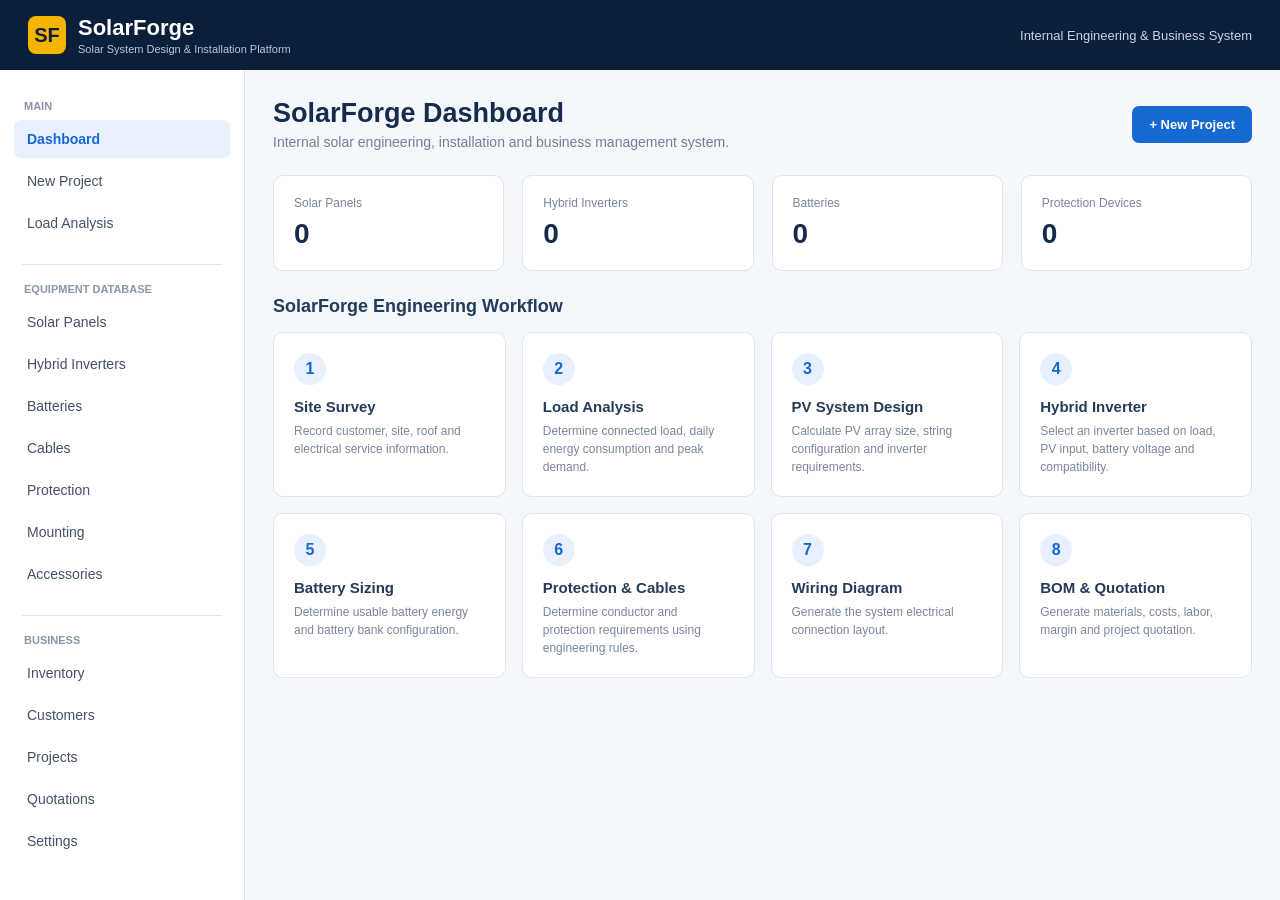
==== commit 773f51f3: "Update index.html" ====
--- a/index.html
+++ b/index.html
@@ -1,10 +1,16 @@
 <!DOCTYPE html>
 <html lang="en">
+
 <head>
+
     <meta charset="UTF-8">
-    <meta name="viewport" content="width=device-width, initial-scale=1.0">
+
+    <meta
+        name="viewport"
+        content="width=device-width, initial-scale=1.0">
 
     <title>SolarForge</title>
+
 
     <style>
 
@@ -14,499 +20,1132 @@
             padding: 0;
         }
 
+
         body {
-            font-family: Arial, Helvetica, sans-serif;
+
+            font-family:
+                Arial,
+                Helvetica,
+                sans-serif;
+
             background: #f4f7fb;
+
             color: #1f2937;
-        }
-
-        /* ==============================
+
+        }
+
+
+        /* ==========================================
            HEADER
-        ============================== */
+        ========================================== */
 
         .header {
+
             height: 70px;
+
             background: #0b1f3a;
+
             color: white;
+
             display: flex;
+
             align-items: center;
+
             justify-content: space-between;
+
             padding: 0 28px;
+
             position: sticky;
+
             top: 0;
+
             z-index: 100;
-        }
+
+        }
+
 
         .logo-area {
+
             display: flex;
+
             align-items: center;
+
             gap: 12px;
-        }
+
+        }
+
 
         .logo {
+
             width: 38px;
+
             height: 38px;
+
             background: #f5b400;
+
             border-radius: 8px;
+
             display: flex;
+
             align-items: center;
+
             justify-content: center;
+
             color: #0b1f3a;
+
             font-weight: bold;
+
             font-size: 20px;
-        }
+
+        }
+
 
         .brand {
+
             font-size: 22px;
+
             font-weight: bold;
-        }
+
+        }
+
 
         .brand-subtitle {
+
             font-size: 11px;
+
             color: #b9c7da;
+
             margin-top: 2px;
-        }
+
+        }
+
 
         .header-right {
+
             font-size: 13px;
+
             color: #c9d4e4;
-        }
-
-        /* ==============================
+
+        }
+
+
+        /* ==========================================
            LAYOUT
-        ============================== */
+        ========================================== */
 
         .app-layout {
+
             display: flex;
-            min-height: calc(100vh - 70px);
-        }
-
-        /* ==============================
+
+            min-height:
+                calc(100vh - 70px);
+
+        }
+
+
+        /* ==========================================
            SIDEBAR
-        ============================== */
+        ========================================== */
 
         .sidebar {
+
             width: 245px;
+
             background: white;
-            border-right: 1px solid #dfe5ed;
+
+            border-right:
+                1px solid #dfe5ed;
+
             padding: 20px 14px;
+
             flex-shrink: 0;
-        }
+
+        }
+
 
         .sidebar-title {
+
             font-size: 11px;
+
             font-weight: bold;
+
             color: #8a96a8;
+
             text-transform: uppercase;
-            margin: 10px 10px 8px;
-        }
+
+            margin:
+                10px 10px 8px;
+
+        }
+
 
         .sidebar button {
+
             width: 100%;
+
             border: none;
+
             background: transparent;
+
             padding: 11px 13px;
+
             text-align: left;
+
             border-radius: 7px;
+
             margin-bottom: 4px;
+
             cursor: pointer;
+
             color: #435168;
+
             font-size: 14px;
-        }
+
+        }
+
 
         .sidebar button:hover {
+
             background: #eef4fb;
-        }
+
+        }
+
 
         .sidebar button.active {
+
             background: #e7f0fc;
+
             color: #1769d2;
+
             font-weight: bold;
-        }
+
+        }
+
 
         .sidebar-divider {
+
             height: 1px;
+
             background: #e3e8ef;
+
             margin: 18px 8px;
-        }
-
-        /* ==============================
+
+        }
+
+
+        /* ==========================================
            MAIN CONTENT
-        ============================== */
+        ========================================== */
 
         .main-content {
+
             flex: 1;
+
             padding: 28px;
+
             overflow-x: auto;
-        }
+
+        }
+
 
         .page {
+
             max-width: 1400px;
+
             margin: auto;
-        }
+
+        }
+
 
         .page-header {
+
             display: flex;
+
             justify-content: space-between;
+
             align-items: center;
+
             margin-bottom: 25px;
+
             gap: 15px;
-        }
+
+        }
+
 
         .page-title {
+
             font-size: 27px;
+
             color: #172b4d;
+
             font-weight: bold;
-        }
+
+        }
+
 
         .page-description {
+
             color: #728096;
+
             margin-top: 5px;
+
             font-size: 14px;
-        }
-
-        /* ==============================
+
+        }
+
+
+        /* ==========================================
            BUTTONS
-        ============================== */
+        ========================================== */
 
         .btn {
+
             border: none;
+
             border-radius: 7px;
+
             padding: 11px 17px;
+
             cursor: pointer;
+
             font-weight: bold;
+
             font-size: 13px;
-        }
+
+        }
+
 
         .btn-primary {
+
             background: #1769d2;
+
             color: white;
-        }
+
+        }
+
 
         .btn-primary:hover {
+
             background: #1258b3;
-        }
+
+        }
+
 
         .btn-secondary {
+
             background: #e9eef5;
+
             color: #405069;
-        }
+
+        }
+
 
         .btn-secondary:hover {
+
             background: #dce3ed;
-        }
+
+        }
+
 
         .btn-success {
+
             background: #218838;
+
             color: white;
-        }
-
-        /* ==============================
-           DASHBOARD CARDS
-        ============================== */
+
+        }
+
+
+        .btn-danger {
+
+            background: #dc3545;
+
+            color: white;
+
+        }
+
+
+        .btn-small {
+
+            padding:
+                7px 10px;
+
+            font-size: 12px;
+
+        }
+
+
+        /* ==========================================
+           DASHBOARD
+        ========================================== */
 
         .stats-grid {
+
             display: grid;
-            grid-template-columns: repeat(4, 1fr);
+
+            grid-template-columns:
+                repeat(4, 1fr);
+
             gap: 18px;
+
             margin-bottom: 25px;
-        }
+
+        }
+
 
         .stat-card {
+
             background: white;
-            border: 1px solid #dfe5ed;
+
+            border:
+                1px solid #dfe5ed;
+
             border-radius: 10px;
+
             padding: 20px;
-        }
+
+        }
+
 
         .stat-label {
+
             font-size: 12px;
+
             color: #78869a;
+
             margin-bottom: 8px;
-        }
+
+        }
+
 
         .stat-value {
+
             font-size: 28px;
+
             font-weight: bold;
+
             color: #172b4d;
-        }
-
-        /* ==============================
+
+        }
+
+
+        /* ==========================================
            WORKFLOW
-        ============================== */
+        ========================================== */
 
         .section-title {
+
             font-size: 18px;
+
             color: #243b5a;
+
             margin-bottom: 15px;
-        }
+
+        }
+
 
         .workflow-grid {
+
             display: grid;
-            grid-template-columns: repeat(4, 1fr);
+
+            grid-template-columns:
+                repeat(4, 1fr);
+
             gap: 16px;
-        }
+
+        }
+
 
         .workflow-card {
+
             background: white;
-            border: 1px solid #dfe5ed;
+
+            border:
+                1px solid #dfe5ed;
+
             border-radius: 10px;
+
             padding: 20px;
+
             cursor: pointer;
+
             transition: 0.2s;
-        }
+
+        }
+
 
         .workflow-card:hover {
+
             border-color: #1769d2;
+
             transform: translateY(-2px);
-        }
+
+        }
+
 
         .workflow-number {
+
             width: 32px;
+
             height: 32px;
+
             border-radius: 50%;
+
             background: #e7f0fc;
+
             color: #1769d2;
+
             display: flex;
+
             align-items: center;
+
             justify-content: center;
+
             font-weight: bold;
+
             margin-bottom: 13px;
-        }
+
+        }
+
 
         .workflow-card h3 {
+
             font-size: 15px;
+
             margin-bottom: 7px;
+
             color: #263b58;
-        }
+
+        }
+
 
         .workflow-card p {
+
             font-size: 12px;
+
             line-height: 1.5;
+
             color: #7a8799;
-        }
-
-        /* ==============================
+
+        }
+
+
+        /* ==========================================
            DATABASE
-        ============================== */
+        ========================================== */
 
         .database-toolbar {
+
             display: flex;
+
             gap: 10px;
+
             margin-bottom: 18px;
-        }
+
+        }
+
 
         .database-toolbar input {
+
             flex: 1;
+
             padding: 11px 13px;
-            border: 1px solid #ccd5e2;
+
+            border:
+                1px solid #ccd5e2;
+
             border-radius: 7px;
+
             outline: none;
-        }
-
-        .database-toolbar select {
-            padding: 11px 13px;
-            border: 1px solid #ccd5e2;
-            border-radius: 7px;
+
+        }
+
+
+        .table-container {
+
             background: white;
-        }
-
-        .table-container {
+
+            border:
+                1px solid #dfe5ed;
+
+            border-radius: 10px;
+
+            overflow-x: auto;
+
+        }
+
+
+        table {
+
+            width: 100%;
+
+            border-collapse: collapse;
+
+            min-width: 800px;
+
+        }
+
+
+        th {
+
+            background: #f5f7fa;
+
+            color: #56657a;
+
+            font-size: 12px;
+
+            text-align: left;
+
+            padding: 13px;
+
+            border-bottom:
+                1px solid #dfe5ed;
+
+        }
+
+
+        td {
+
+            padding: 13px;
+
+            font-size: 13px;
+
+            border-bottom:
+                1px solid #edf0f4;
+
+            color: #3e4c60;
+
+        }
+
+
+        /* ==========================================
+           PROJECT FORM
+        ========================================== */
+
+        .project-container {
+
             background: white;
-            border: 1px solid #dfe5ed;
+
+            border:
+                1px solid #dfe5ed;
+
             border-radius: 10px;
-            overflow-x: auto;
-        }
-
-        table {
-            width: 100%;
-            border-collapse: collapse;
-            min-width: 800px;
-        }
-
-        th {
-            background: #f5f7fa;
-            color: #56657a;
-            font-size: 12px;
-            text-align: left;
-            padding: 13px;
-            border-bottom: 1px solid #dfe5ed;
-        }
-
-        td {
-            padding: 13px;
+
+            padding: 25px;
+
+        }
+
+
+        .form-section {
+
+            margin-bottom: 30px;
+
+        }
+
+
+        .form-section-title {
+
+            font-size: 17px;
+
+            font-weight: bold;
+
+            color: #243b5a;
+
+            margin-bottom: 17px;
+
+            padding-bottom: 10px;
+
+            border-bottom:
+                1px solid #e4e9f0;
+
+        }
+
+
+        .form-grid {
+
+            display: grid;
+
+            grid-template-columns:
+                repeat(2, 1fr);
+
+            gap: 18px;
+
+        }
+
+
+        .form-group {
+
+            margin-bottom: 4px;
+
+        }
+
+
+        .form-group.full-width {
+
+            grid-column: 1 / -1;
+
+        }
+
+
+        .form-group label {
+
+            display: block;
+
             font-size: 13px;
-            border-bottom: 1px solid #edf0f4;
-            color: #3e4c60;
-        }
-
-        tr:last-child td {
-            border-bottom: none;
-        }
-
-        /* ==============================
-           PROJECT FORM
-        ============================== */
-
-        .project-container {
-            background: white;
-            border: 1px solid #dfe5ed;
-            border-radius: 10px;
-            padding: 25px;
-        }
-
-        .form-section {
-            margin-bottom: 30px;
-        }
-
-        .form-section-title {
-            font-size: 17px;
+
             font-weight: bold;
-            color: #243b5a;
-            margin-bottom: 17px;
-            padding-bottom: 10px;
-            border-bottom: 1px solid #e4e9f0;
-        }
-
-        .form-grid {
-            display: grid;
-            grid-template-columns: repeat(2, 1fr);
-            gap: 18px;
-        }
-
-        .form-group {
-            margin-bottom: 4px;
-        }
-
-        .form-group.full-width {
-            grid-column: 1 / -1;
-        }
-
-        .form-group label {
-            display: block;
-            font-size: 13px;
-            font-weight: bold;
+
             color: #445166;
+
             margin-bottom: 7px;
-        }
+
+        }
+
 
         .form-group input,
         .form-group select,
         .form-group textarea {
+
             width: 100%;
+
             padding: 11px 12px;
-            border: 1px solid #ccd5e2;
+
+            border:
+                1px solid #ccd5e2;
+
             border-radius: 7px;
+
             background: white;
-            font-family: Arial, Helvetica, sans-serif;
+
+            font-family:
+                Arial,
+                Helvetica,
+                sans-serif;
+
             font-size: 14px;
+
             outline: none;
-        }
+
+        }
+
 
         .form-group input:focus,
         .form-group select:focus,
         .form-group textarea:focus {
+
             border-color: #1769d2;
-        }
+
+        }
+
 
         .form-group textarea {
+
             resize: vertical;
+
             min-height: 110px;
-        }
+
+        }
+
 
         .form-actions {
+
             display: flex;
+
             justify-content: flex-end;
+
             gap: 10px;
+
             margin-top: 25px;
+
             padding-top: 20px;
-            border-top: 1px solid #e4e9f0;
-        }
-
-        /* ==============================
-           EMPTY / INFO
-        ============================== */
+
+            border-top:
+                1px solid #e4e9f0;
+
+        }
+
+
+        /* ==========================================
+           LOAD ANALYSIS
+        ========================================== */
+
+        .load-summary-grid {
+
+            display: grid;
+
+            grid-template-columns:
+                repeat(4, 1fr);
+
+            gap: 15px;
+
+            margin-bottom: 20px;
+
+        }
+
+
+        .load-summary-card {
+
+            background: white;
+
+            border:
+                1px solid #dfe5ed;
+
+            border-radius: 10px;
+
+            padding: 18px;
+
+        }
+
+
+        .load-summary-label {
+
+            font-size: 12px;
+
+            color: #7a8799;
+
+            margin-bottom: 7px;
+
+        }
+
+
+        .load-summary-value {
+
+            font-size: 23px;
+
+            font-weight: bold;
+
+            color: #172b4d;
+
+        }
+
+
+        .load-analysis-container {
+
+            background: white;
+
+            border:
+                1px solid #dfe5ed;
+
+            border-radius: 10px;
+
+            padding: 20px;
+
+        }
+
+
+        .load-toolbar {
+
+            display: flex;
+
+            justify-content: space-between;
+
+            align-items: center;
+
+            margin-bottom: 18px;
+
+            gap: 10px;
+
+        }
+
+
+        .load-toolbar-title {
+
+            font-size: 17px;
+
+            font-weight: bold;
+
+            color: #243b5a;
+
+        }
+
+
+        .load-table-wrapper {
+
+            overflow-x: auto;
+
+        }
+
+
+        .load-table {
+
+            min-width: 1100px;
+
+        }
+
+
+        .load-table input,
+        .load-table select {
+
+            width: 100%;
+
+            padding: 8px;
+
+            border:
+                1px solid #ccd5e2;
+
+            border-radius: 5px;
+
+            font-size: 13px;
+
+            outline: none;
+
+        }
+
+
+        .load-table input:focus,
+        .load-table select:focus {
+
+            border-color: #1769d2;
+
+        }
+
+
+        .load-table .energy-cell {
+
+            font-weight: bold;
+
+            color: #1769d2;
+
+            white-space: nowrap;
+
+        }
+
+
+        .load-table .delete-cell {
+
+            text-align: center;
+
+        }
+
+
+        .load-table .delete-btn {
+
+            border: none;
+
+            background: #fce8e8;
+
+            color: #c62828;
+
+            border-radius: 5px;
+
+            padding: 7px 9px;
+
+            cursor: pointer;
+
+            font-size: 12px;
+
+        }
+
+
+        .load-table .delete-btn:hover {
+
+            background: #f8d4d4;
+
+        }
+
+
+        .load-footer {
+
+            margin-top: 18px;
+
+            padding-top: 18px;
+
+            border-top:
+                1px solid #e4e9f0;
+
+            display: flex;
+
+            justify-content: space-between;
+
+            align-items: center;
+
+            gap: 15px;
+
+        }
+
+
+        .load-note {
+
+            font-size: 12px;
+
+            color: #7a8799;
+
+            line-height: 1.5;
+
+        }
+
+
+        .load-actions {
+
+            display: flex;
+
+            gap: 10px;
+
+            flex-shrink: 0;
+
+        }
+
+
+        /* ==========================================
+           EMPTY MESSAGE
+        ========================================== */
 
         .empty-message {
+
             padding: 35px;
+
             text-align: center;
+
             color: #8491a3;
+
             font-size: 14px;
-        }
-
-        /* ==============================
+
+        }
+
+
+        /* ==========================================
            RESPONSIVE
-        ============================== */
+        ========================================== */
 
         @media (max-width: 1000px) {
 
             .stats-grid {
-                grid-template-columns: repeat(2, 1fr);
+
+                grid-template-columns:
+                    repeat(2, 1fr);
+
             }
 
+
             .workflow-grid {
-                grid-template-columns: repeat(2, 1fr);
+
+                grid-template-columns:
+                    repeat(2, 1fr);
+
             }
 
-        }
+
+            .load-summary-grid {
+
+                grid-template-columns:
+                    repeat(2, 1fr);
+
+            }
+
+        }
+
 
         @media (max-width: 750px) {
 
             .sidebar {
+
                 width: 190px;
+
             }
 
+
             .main-content {
+
                 padding: 18px;
+
             }
 
+
             .form-grid {
+
                 grid-template-columns: 1fr;
+
             }
 
+
             .form-group.full-width {
+
                 grid-column: auto;
+
             }
 
+
             .header-right {
+
                 display: none;
+
             }
 
-        }
+
+            .load-footer {
+
+                flex-direction: column;
+
+                align-items: stretch;
+
+            }
+
+
+            .load-actions {
+
+                justify-content: flex-end;
+
+            }
+
+        }
+
 
         @media (max-width: 600px) {
 
             .app-layout {
+
                 flex-direction: column;
+
             }
 
+
             .sidebar {
+
                 width: 100%;
+
                 border-right: none;
-                border-bottom: 1px solid #dfe5ed;
+
+                border-bottom:
+                    1px solid #dfe5ed;
+
             }
 
+
             .sidebar button {
+
                 display: inline-block;
+
                 width: auto;
+
             }
 
+
             .stats-grid,
-            .workflow-grid {
+            .workflow-grid,
+            .load-summary-grid {
+
                 grid-template-columns: 1fr;
+
             }
 
+
             .page-header {
+
                 flex-direction: column;
+
                 align-items: flex-start;
+
             }
 
         }
 
     </style>
+
 </head>
 
+
 <body>
+
 
 <!-- ==========================================
      HEADER
@@ -520,17 +1159,22 @@
             SF
         </div>
 
+
         <div>
+
             <div class="brand">
                 SolarForge
             </div>
 
+
             <div class="brand-subtitle">
                 Solar System Design & Installation Platform
             </div>
+
         </div>
 
     </div>
+
 
     <div class="header-right">
         Internal Engineering & Business System
@@ -539,100 +1183,136 @@
 </header>
 
 
+
 <!-- ==========================================
      APP LAYOUT
 ========================================== -->
 
 <div class="app-layout">
 
+
     <!-- ======================================
          SIDEBAR
     ======================================= -->
 
     <aside class="sidebar">
 
+
         <div class="sidebar-title">
             Main
         </div>
+
 
         <button
             class="active"
             data-page="dashboard"
             onclick="showDashboard()">
+
             Dashboard
+
         </button>
+
 
         <button
             data-page="project"
             onclick="openNewProject()">
+
             New Project
+
         </button>
 
 
+        <button
+            data-page="loadAnalysis"
+            onclick="openLoadAnalysis()">
+
+            Load Analysis
+
+        </button>
+
+
+
         <div class="sidebar-divider"></div>
+
 
 
         <div class="sidebar-title">
             Equipment Database
         </div>
 
+
         <button onclick="showDatabase('solarPanels')">
             Solar Panels
         </button>
 
+
         <button onclick="showDatabase('hybridInverters')">
             Hybrid Inverters
         </button>
 
+
         <button onclick="showDatabase('batteries')">
             Batteries
         </button>
 
+
         <button onclick="showDatabase('cables')">
             Cables
         </button>
 
+
         <button onclick="showDatabase('protection')">
             Protection
         </button>
 
+
         <button onclick="showDatabase('mounting')">
             Mounting
         </button>
 
+
         <button onclick="showDatabase('accessories')">
             Accessories
         </button>
 
 
+
         <div class="sidebar-divider"></div>
+
 
 
         <div class="sidebar-title">
             Business
         </div>
 
+
         <button onclick="underDevelopment('Inventory')">
             Inventory
         </button>
 
+
         <button onclick="underDevelopment('Customers')">
             Customers
         </button>
 
+
         <button onclick="underDevelopment('Projects')">
             Projects
         </button>
 
+
         <button onclick="underDevelopment('Quotations')">
             Quotations
         </button>
 
+
         <button onclick="underDevelopment('Settings')">
             Settings
         </button>
 
+
     </aside>
+
 
 
     <!-- ======================================
@@ -641,36 +1321,52 @@
 
     <main class="main-content">
 
+
         <!-- ==================================
-             DASHBOARD PAGE
+             DASHBOARD
         =================================== -->
 
-        <section id="dashboardPage" class="page">
+        <section
+            id="dashboardPage"
+            class="page">
+
 
             <div class="page-header">
 
+
                 <div>
+
                     <div class="page-title">
                         SolarForge Dashboard
                     </div>
 
+
                     <div class="page-description">
-                        Internal solar engineering, installation and business management system.
-                    </div>
+
+                        Internal solar engineering,
+                        installation and business
+                        management system.
+
+                    </div>
+
                 </div>
+
 
                 <button
                     class="btn btn-primary"
                     onclick="startNewDesign()">
+
                     + New Project
+
                 </button>
 
+
             </div>
 
 
-            <!-- STATISTICS -->
 
             <div class="stats-grid">
+
 
                 <div class="stat-card">
 
@@ -681,10 +1377,13 @@
                     <div
                         class="stat-value"
                         id="panelCount">
+
                         0
+
                     </div>
 
                 </div>
+
 
 
                 <div class="stat-card">
@@ -696,10 +1395,13 @@
                     <div
                         class="stat-value"
                         id="inverterCount">
+
                         0
+
                     </div>
 
                 </div>
+
 
 
                 <div class="stat-card">
@@ -711,10 +1413,13 @@
                     <div
                         class="stat-value"
                         id="batteryCount">
+
                         0
+
                     </div>
 
                 </div>
+
 
 
                 <div class="stat-card">
@@ -726,22 +1431,28 @@
                     <div
                         class="stat-value"
                         id="protectionCount">
+
                         0
+
                     </div>
 
                 </div>
 
+
             </div>
 
 
-            <!-- WORKFLOW -->
 
             <h2 class="section-title">
+
                 SolarForge Engineering Workflow
+
             </h2>
 
 
+
             <div class="workflow-grid">
+
 
                 <div
                     class="workflow-card"
@@ -756,13 +1467,18 @@
                     </h3>
 
                     <p>
-                        Record customer, site, roof and electrical service information.
+                        Record customer, site,
+                        roof and electrical
+                        service information.
                     </p>
 
                 </div>
 
 
-                <div class="workflow-card">
+
+                <div
+                    class="workflow-card"
+                    onclick="openLoadAnalysis()">
 
                     <div class="workflow-number">
                         2
@@ -773,10 +1489,13 @@
                     </h3>
 
                     <p>
-                        Determine connected load, daily energy consumption and peak demand.
+                        Determine connected load,
+                        daily energy consumption
+                        and peak demand.
                     </p>
 
                 </div>
+
 
 
                 <div class="workflow-card">
@@ -790,10 +1509,13 @@
                     </h3>
 
                     <p>
-                        Calculate PV array size, string configuration and inverter requirements.
+                        Calculate PV array size,
+                        string configuration
+                        and inverter requirements.
                     </p>
 
                 </div>
+
 
 
                 <div class="workflow-card">
@@ -807,10 +1529,14 @@
                     </h3>
 
                     <p>
-                        Select an inverter based on load, PV input, battery voltage and compatibility.
+                        Select an inverter based
+                        on load, PV input,
+                        battery voltage
+                        and compatibility.
                     </p>
 
                 </div>
+
 
 
                 <div class="workflow-card">
@@ -824,10 +1550,13 @@
                     </h3>
 
                     <p>
-                        Determine usable battery energy and battery bank configuration.
+                        Determine usable battery
+                        energy and battery bank
+                        configuration.
                     </p>
 
                 </div>
+
 
 
                 <div class="workflow-card">
@@ -841,10 +1570,13 @@
                     </h3>
 
                     <p>
-                        Determine conductor and protection requirements using engineering rules.
+                        Determine conductor and
+                        protection requirements
+                        using engineering rules.
                     </p>
 
                 </div>
+
 
 
                 <div class="workflow-card">
@@ -858,10 +1590,13 @@
                     </h3>
 
                     <p>
-                        Generate the system electrical connection layout.
+                        Generate the system
+                        electrical connection
+                        layout.
                     </p>
 
                 </div>
+
 
 
                 <div class="workflow-card">
@@ -875,14 +1610,19 @@
                     </h3>
 
                     <p>
-                        Generate materials, costs, labor, margin and project quotation.
+                        Generate materials,
+                        costs, labor, margin
+                        and project quotation.
                     </p>
 
                 </div>
 
+
             </div>
 
+
         </section>
+
 
 
         <!-- ==================================
@@ -894,32 +1634,46 @@
             class="page"
             style="display:none;">
 
+
             <div class="page-header">
+
 
                 <div>
 
                     <div
                         class="page-title"
                         id="databaseTitle">
+
                         Equipment Database
-                    </div>
+
+                    </div>
+
 
                     <div class="page-description">
-                        SolarForge equipment and material database.
+
+                        SolarForge equipment
+                        and material database.
+
                     </div>
 
                 </div>
+
 
                 <button
                     class="btn btn-secondary"
                     onclick="showDashboard()">
+
                     Back to Dashboard
+
                 </button>
 
+
             </div>
 
 
+
             <div class="database-toolbar">
+
 
                 <input
                     type="text"
@@ -927,24 +1681,33 @@
                     placeholder="Search equipment..."
                     oninput="filterDatabase()">
 
+
             </div>
 
 
+
             <div class="table-container">
 
+
                 <table>
+
 
                     <thead id="databaseHead">
                     </thead>
 
+
                     <tbody id="databaseBody">
                     </tbody>
 
+
                 </table>
 
+
             </div>
 
+
         </section>
+
 
 
         <!-- ==================================
@@ -956,7 +1719,9 @@
             class="page"
             style="display:none;">
 
+
             <div class="page-header">
+
 
                 <div>
 
@@ -964,20 +1729,27 @@
                         New Solar Project
                     </div>
 
+
                     <div class="page-description">
-                        Create the project and record the initial site survey information.
+
+                        Create the project and
+                        record the initial
+                        site survey information.
+
                     </div>
 
                 </div>
 
+
             </div>
 
 
+
             <div class="project-container">
 
-                <!-- PROJECT INFORMATION -->
 
                 <div class="form-section">
+
 
                     <div class="form-section-title">
                         Project Information
@@ -986,41 +1758,51 @@
 
                     <div class="form-grid">
 
+
                         <div class="form-group">
+
 
                             <label for="projectId">
                                 Project ID
                             </label>
+
 
                             <input
                                 type="text"
                                 id="projectId"
                                 placeholder="Example: SF-2026-001">
 
+
                         </div>
 
 
+
                         <div class="form-group">
+
 
                             <label for="projectName">
                                 Project Name *
                             </label>
+
 
                             <input
                                 type="text"
                                 id="projectName"
                                 placeholder="Example: Juan Residence Solar System">
 
+
                         </div>
 
-                    </div>
+
+                    </div>
+
 
                 </div>
 
 
-                <!-- CUSTOMER INFORMATION -->
 
                 <div class="form-section">
+
 
                     <div class="form-section-title">
                         Customer Information
@@ -1029,69 +1811,87 @@
 
                     <div class="form-grid">
 
+
                         <div class="form-group">
+
 
                             <label for="customerName">
                                 Customer Name *
                             </label>
+
 
                             <input
                                 type="text"
                                 id="customerName"
                                 placeholder="Customer full name">
 
+
                         </div>
 
 
+
                         <div class="form-group">
+
 
                             <label for="contactNumber">
                                 Contact Number
                             </label>
+
 
                             <input
                                 type="text"
                                 id="contactNumber"
                                 placeholder="09XXXXXXXXX">
 
+
                         </div>
 
 
+
                         <div class="form-group">
+
 
                             <label for="customerEmail">
                                 Email
                             </label>
+
 
                             <input
                                 type="email"
                                 id="customerEmail"
                                 placeholder="customer@email.com">
 
+
                         </div>
 
 
+
                         <div class="form-group full-width">
+
 
                             <label for="siteAddress">
                                 Site Address
                             </label>
+
 
                             <input
                                 type="text"
                                 id="siteAddress"
                                 placeholder="Complete installation address">
 
+
                         </div>
 
-                    </div>
+
+                    </div>
+
 
                 </div>
 
 
-                <!-- SITE SURVEY -->
 
                 <div class="form-section">
+
 
                     <div class="form-section-title">
                         Site Survey Information
@@ -1100,172 +1900,512 @@
 
                     <div class="form-grid">
 
+
                         <div class="form-group">
+
 
                             <label for="installationType">
                                 Installation Type
                             </label>
 
+
                             <select id="installationType">
+
 
                                 <option value="">
                                     Select installation type
                                 </option>
 
+
                                 <option value="Residential">
                                     Residential
                                 </option>
 
+
                                 <option value="Commercial">
                                     Commercial
                                 </option>
 
+
                                 <option value="Industrial">
                                     Industrial
                                 </option>
 
+
                                 <option value="Off-Grid">
                                     Off-Grid
                                 </option>
 
+
                             </select>
 
+
                         </div>
 
 
+
                         <div class="form-group">
+
 
                             <label for="roofType">
                                 Roof / Mounting Type
                             </label>
 
+
                             <select id="roofType">
+
 
                                 <option value="">
                                     Select roof type
                                 </option>
 
+
                                 <option value="Metal">
                                     Metal
                                 </option>
 
+
                                 <option value="Long Span">
                                     Long Span
                                 </option>
 
+
                                 <option value="Tile">
                                     Tile
                                 </option>
 
+
                                 <option value="Concrete">
                                     Concrete
                                 </option>
 
+
                                 <option value="Ground Mount">
                                     Ground Mount
                                 </option>
 
+
                             </select>
 
+
                         </div>
 
 
+
                         <div class="form-group">
+
 
                             <label for="electricalService">
                                 Electrical Service
                             </label>
 
+
                             <select id="electricalService">
+
 
                                 <option value="">
                                     Select electrical service
                                 </option>
 
+
                                 <option value="Single Phase">
                                     Single Phase
                                 </option>
 
+
                                 <option value="Three Phase">
                                     Three Phase
                                 </option>
 
+
                             </select>
 
+
                         </div>
 
 
+
                         <div class="form-group">
+
 
                             <label for="gridConnection">
                                 System Type
                             </label>
 
+
                             <select id="gridConnection">
+
 
                                 <option value="">
                                     Select system type
                                 </option>
 
+
                                 <option value="Grid-Tied">
                                     Grid-Tied
                                 </option>
 
+
                                 <option value="Hybrid">
                                     Hybrid
                                 </option>
 
+
                                 <option value="Off-Grid">
                                     Off-Grid
                                 </option>
 
+
                             </select>
 
+
                         </div>
 
 
+
                         <div class="form-group full-width">
+
 
                             <label for="siteNotes">
                                 Site Survey Notes
                             </label>
 
+
                             <textarea
                                 id="siteNotes"
                                 placeholder="Record roof condition, available installation area, shading, electrical panel condition, customer requirements, site observations, etc."></textarea>
 
+
                         </div>
 
-                    </div>
+
+                    </div>
+
 
                 </div>
 
 
-                <!-- ACTIONS -->
 
                 <div class="form-actions">
+
 
                     <button
                         class="btn btn-secondary"
                         onclick="closeProject()">
+
                         Back to Dashboard
+
                     </button>
+
 
                     <button
                         class="btn btn-success"
                         onclick="saveProject()">
+
                         Save Project
+
                     </button>
 
+
                 </div>
 
+
             </div>
 
+
         </section>
 
+
+
+        <!-- ==================================
+             LOAD ANALYSIS PAGE
+        =================================== -->
+
+        <section
+            id="loadAnalysisPage"
+            class="page"
+            style="display:none;">
+
+
+            <div class="page-header">
+
+
+                <div>
+
+                    <div class="page-title">
+                        Load Analysis
+                    </div>
+
+
+                    <div class="page-description">
+
+                        Analyze the customer's electrical
+                        loads and daily energy consumption.
+
+                    </div>
+
+                </div>
+
+
+                <button
+                    class="btn btn-secondary"
+                    onclick="closeLoadAnalysis()">
+
+                    Back to Dashboard
+
+                </button>
+
+
+            </div>
+
+
+
+            <!-- SUMMARY -->
+
+            <div class="load-summary-grid">
+
+
+                <div class="load-summary-card">
+
+
+                    <div class="load-summary-label">
+                        Connected Load
+                    </div>
+
+
+                    <div
+                        class="load-summary-value"
+                        id="totalConnectedLoad">
+
+                        0 W
+
+                    </div>
+
+
+                </div>
+
+
+
+                <div class="load-summary-card">
+
+
+                    <div class="load-summary-label">
+                        Daily Energy
+                    </div>
+
+
+                    <div
+                        class="load-summary-value"
+                        id="totalDailyEnergy">
+
+                        0.00 kWh
+
+                    </div>
+
+
+                </div>
+
+
+
+                <div class="load-summary-card">
+
+
+                    <div class="load-summary-label">
+                        Monthly Energy
+                    </div>
+
+
+                    <div
+                        class="load-summary-value"
+                        id="totalMonthlyEnergy">
+
+                        0.00 kWh
+
+                    </div>
+
+
+                </div>
+
+
+
+                <div class="load-summary-card">
+
+
+                    <div class="load-summary-label">
+                        Essential Load
+                    </div>
+
+
+                    <div
+                        class="load-summary-value"
+                        id="totalEssentialLoad">
+
+                        0 W
+
+                    </div>
+
+
+                </div>
+
+
+            </div>
+
+
+
+            <!-- LOAD TABLE -->
+
+            <div class="load-analysis-container">
+
+
+                <div class="load-toolbar">
+
+
+                    <div class="load-toolbar-title">
+
+                        Electrical Loads
+
+                    </div>
+
+
+                    <button
+                        class="btn btn-primary"
+                        onclick="addLoadRow()">
+
+                        + Add Load
+
+                    </button>
+
+
+                </div>
+
+
+
+                <div class="load-table-wrapper">
+
+
+                    <table
+                        class="load-table">
+
+
+                        <thead>
+
+
+                            <tr>
+
+                                <th>
+                                    Appliance / Load
+                                </th>
+
+                                <th>
+                                    Category
+                                </th>
+
+                                <th>
+                                    Qty
+                                </th>
+
+                                <th>
+                                    Power (W)
+                                </th>
+
+                                <th>
+                                    Hours/Day
+                                </th>
+
+                                <th>
+                                    Days/Month
+                                </th>
+
+                                <th>
+                                    Priority
+                                </th>
+
+                                <th>
+                                    Daily Energy
+                                </th>
+
+                                <th>
+                                    Action
+                                </th>
+
+                            </tr>
+
+
+                        </thead>
+
+
+                        <tbody
+                            id="loadTableBody">
+
+                        </tbody>
+
+
+                    </table>
+
+
+                </div>
+
+
+
+                <div class="load-footer">
+
+
+                    <div class="load-note">
+
+                        Daily energy is calculated as:
+                        <strong>
+                            Quantity × Power × Hours ÷ 1000
+                        </strong>.
+
+                        Monthly energy uses the
+                        specified operating days.
+
+                        These values are preliminary
+                        engineering estimates and will
+                        later feed into PV and battery
+                        sizing.
+
+                    </div>
+
+
+                    <div class="load-actions">
+
+
+                        <button
+                            class="btn btn-secondary"
+                            onclick="clearLoadAnalysis()">
+
+                            Clear
+
+                        </button>
+
+
+                        <button
+                            class="btn btn-success"
+                            onclick="saveLoadAnalysis()">
+
+                            Save Load Analysis
+
+                        </button>
+
+
+                    </div>
+
+
+                </div>
+
+
+            </div>
+
+
+        </section>
+
+
     </main>
 
+
 </div>
+
 
 
 <!-- ==========================================
@@ -1273,29 +2413,53 @@
 ========================================== -->
 
 <script src="js/database.js"></script>
+
 <script src="js/project.js"></script>
 
+<script src="js/load-analysis.js"></script>
+
+
 
 <script>
+
 
     /* ==========================================
        PAGE NAVIGATION
     ========================================== */
 
+
     function hideAllPages() {
 
-        document.getElementById("dashboardPage").style.display = "none";
-
-        document.getElementById("databasePage").style.display = "none";
-
-        document.getElementById("projectPage").style.display = "none";
+        document
+            .getElementById("dashboardPage")
+            .style.display = "none";
+
+
+        document
+            .getElementById("databasePage")
+            .style.display = "none";
+
+
+        document
+            .getElementById("projectPage")
+            .style.display = "none";
+
+
+        document
+            .getElementById("loadAnalysisPage")
+            .style.display = "none";
 
     }
 
 
+
     function setActiveButton(pageName) {
 
-        const buttons = document.querySelectorAll(".sidebar button");
+        const buttons =
+            document.querySelectorAll(
+                ".sidebar button"
+            );
+
 
         buttons.forEach(function(button) {
 
@@ -1303,9 +2467,12 @@
 
         });
 
-        const activeButton = document.querySelector(
-            `.sidebar button[data-page="${pageName}"]`
-        );
+
+        const activeButton =
+            document.querySelector(
+                `.sidebar button[data-page="${pageName}"]`
+            );
+
 
         if (activeButton) {
 
@@ -1316,22 +2483,29 @@
     }
 
 
+
     function showDashboard() {
 
         hideAllPages();
 
-        document.getElementById("dashboardPage").style.display = "block";
+
+        document
+            .getElementById("dashboardPage")
+            .style.display = "block";
+
 
         setActiveButton("dashboard");
 
     }
 
 
+
     function startNewDesign() {
 
         openNewProject();
 
     }
+
 
 
     function underDevelopment(name) {
@@ -1344,10 +2518,12 @@
     }
 
 
+
     /* ==========================================
        DATABASE DISPLAY
     ========================================== */
 
+
     let currentDatabase = [];
 
     let currentDatabaseName = "";
@@ -1372,36 +2548,58 @@
     };
 
 
+
     function showDatabase(databaseName) {
 
         hideAllPages();
 
-        document.getElementById("databasePage").style.display = "block";
-
-        currentDatabaseName = databaseName;
+
+        document
+            .getElementById("databasePage")
+            .style.display = "block";
+
+
+        currentDatabaseName =
+            databaseName;
+
 
         setActiveButton("");
 
-        document.getElementById("databaseTitle").textContent =
-            databaseNames[databaseName] || "Equipment Database";
-
-        document.getElementById("databaseSearch").value = "";
+
+        document
+            .getElementById("databaseTitle")
+            .textContent =
+            databaseNames[databaseName] ||
+            "Equipment Database";
+
+
+        document
+            .getElementById("databaseSearch")
+            .value = "";
+
 
         currentDatabase =
             SolarForgeDB[databaseName] || [];
 
+
         renderDatabase(currentDatabase);
 
     }
 
 
+
     function renderDatabase(data) {
 
         const head =
-            document.getElementById("databaseHead");
+            document.getElementById(
+                "databaseHead"
+            );
+
 
         const body =
-            document.getElementById("databaseBody");
+            document.getElementById(
+                "databaseBody"
+            );
 
 
         head.innerHTML = "";
@@ -1409,16 +2607,27 @@
         body.innerHTML = "";
 
 
-        if (!data || data.length === 0) {
+        if (
+            !data ||
+            data.length === 0
+        ) {
 
             body.innerHTML = `
+
                 <tr>
+
                     <td colspan="10">
+
                         <div class="empty-message">
+
                             No equipment records found.
+
                         </div>
+
                     </td>
+
                 </tr>
+
             `;
 
             return;
@@ -1426,38 +2635,54 @@
         }
 
 
-        const keys = Object.keys(data[0]);
-
-
-        let headerHTML = "<tr>";
+        const keys =
+            Object.keys(data[0]);
+
+
+        let headerHTML =
+            "<tr>";
+
 
         keys.forEach(function(key) {
 
             headerHTML += `
+
                 <th>
                     ${formatHeader(key)}
                 </th>
+
             `;
 
         });
 
-        headerHTML += "</tr>";
-
-        head.innerHTML = headerHTML;
+
+        headerHTML +=
+            "</tr>";
+
+
+        head.innerHTML =
+            headerHTML;
+
 
 
         data.forEach(function(item) {
 
-            let rowHTML = "<tr>";
+            let rowHTML =
+                "<tr>";
+
 
             keys.forEach(function(key) {
 
-                let value = item[key];
-
-
-                if (Array.isArray(value)) {
-
-                    value = value.join(", ");
+                let value =
+                    item[key];
+
+
+                if (
+                    Array.isArray(value)
+                ) {
+
+                    value =
+                        value.join(", ");
 
                 }
 
@@ -1467,7 +2692,8 @@
                     value !== null
                 ) {
 
-                    value = JSON.stringify(value);
+                    value =
+                        JSON.stringify(value);
 
                 }
 
@@ -1476,7 +2702,8 @@
                     value === true
                 ) {
 
-                    value = "Yes";
+                    value =
+                        "Yes";
 
                 }
 
@@ -1485,7 +2712,8 @@
                     value === false
                 ) {
 
-                    value = "No";
+                    value =
+                        "No";
 
                 }
 
@@ -1501,43 +2729,58 @@
 
 
                 rowHTML += `
+
                     <td>
                         ${value}
                     </td>
+
                 `;
 
             });
 
 
-            rowHTML += "</tr>";
-
-            body.innerHTML += rowHTML;
+            rowHTML +=
+                "</tr>";
+
+
+            body.innerHTML +=
+                rowHTML;
 
         });
 
     }
 
 
+
     function formatHeader(key) {
 
         return key
 
-            .replace(/_/g, " ")
-
-            .replace(/\b\w/g, function(letter) {
-
-                return letter.toUpperCase();
-
-            });
+            .replace(
+                /_/g,
+                " "
+            )
+
+            .replace(
+                /\b\w/g,
+                function(letter) {
+
+                    return letter.toUpperCase();
+
+                }
+            );
 
     }
+
 
 
     function filterDatabase() {
 
         const searchValue =
             document
-                .getElementById("databaseSearch")
+                .getElementById(
+                    "databaseSearch"
+                )
                 .value
                 .toLowerCase()
                 .trim();
@@ -1545,7 +2788,9 @@
 
         if (!searchValue) {
 
-            renderDatabase(currentDatabase);
+            renderDatabase(
+                currentDatabase
+            );
 
             return;
 
@@ -1553,23 +2798,29 @@
 
 
         const filtered =
-            currentDatabase.filter(function(item) {
-
-                return JSON.stringify(item)
-                    .toLowerCase()
-                    .includes(searchValue);
-
-            });
-
-
-        renderDatabase(filtered);
+            currentDatabase.filter(
+                function(item) {
+
+                    return JSON.stringify(item)
+                        .toLowerCase()
+                        .includes(searchValue);
+
+                }
+            );
+
+
+        renderDatabase(
+            filtered
+        );
 
     }
 
 
+
     /* ==========================================
-       DATABASE READY EVENT
+       DATABASE READY
     ========================================== */
+
 
     window.addEventListener(
         "solarforgeDatabaseReady",
@@ -1581,6 +2832,7 @@
     );
 
 
+
     function updateDashboardCounts() {
 
         if (
@@ -1592,28 +2844,54 @@
         }
 
 
-        document.getElementById("panelCount").textContent =
-            SolarForgeDB.solarPanels.length;
-
-
-        document.getElementById("inverterCount").textContent =
-            SolarForgeDB.hybridInverters.length;
-
-
-        document.getElementById("batteryCount").textContent =
-            SolarForgeDB.batteries.length;
-
-
-        document.getElementById("protectionCount").textContent =
-            SolarForgeDB.protection.length;
+        document
+            .getElementById(
+                "panelCount"
+            )
+            .textContent =
+            SolarForgeDB
+                .solarPanels
+                .length;
+
+
+        document
+            .getElementById(
+                "inverterCount"
+            )
+            .textContent =
+            SolarForgeDB
+                .hybridInverters
+                .length;
+
+
+        document
+            .getElementById(
+                "batteryCount"
+            )
+            .textContent =
+            SolarForgeDB
+                .batteries
+                .length;
+
+
+        document
+            .getElementById(
+                "protectionCount"
+            )
+            .textContent =
+            SolarForgeDB
+                .protection
+                .length;
 
     }
+
 
 
     /* ==========================================
        INITIALIZE
     ========================================== */
 
+
     document.addEventListener(
         "DOMContentLoaded",
         function() {
@@ -1623,7 +2901,10 @@
         }
     );
 
+
 </script>
 
+
 </body>
+
 </html>
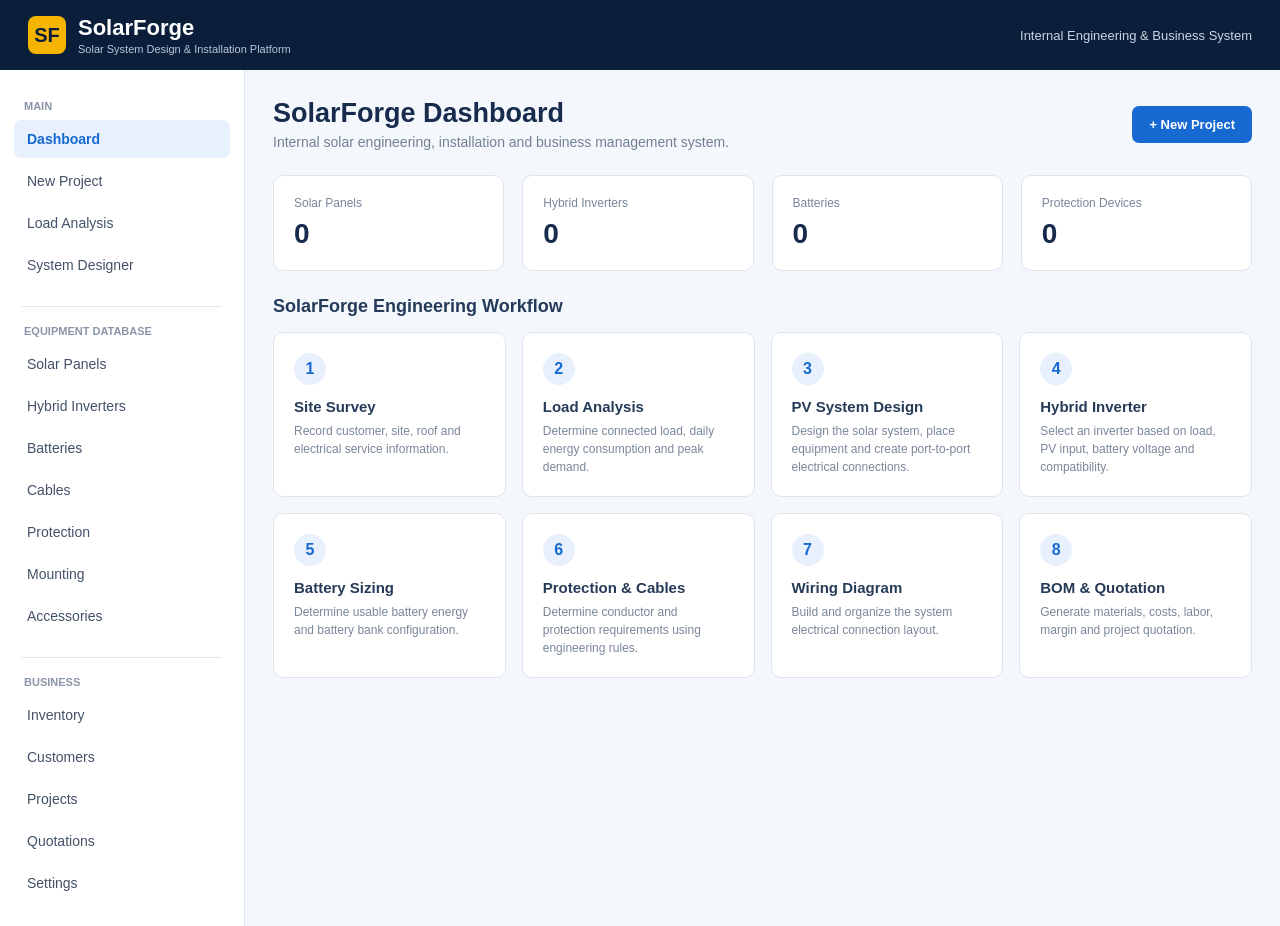
==== commit 0b6861aa: "Update index.html" ====
--- a/index.html
+++ b/index.html
@@ -245,6 +245,8 @@
 
             overflow-x: auto;
 
+            min-width: 0;
+
         }
 
 
@@ -987,6 +989,52 @@
 
 
         /* ==========================================
+           SYSTEM DESIGNER
+        ========================================== */
+
+        .designer-page {
+
+            width: 100%;
+
+        }
+
+
+        .designer-frame-container {
+
+            background: white;
+
+            border:
+                1px solid #dfe5ed;
+
+            border-radius: 10px;
+
+            overflow: hidden;
+
+            width: 100%;
+
+            min-height: 700px;
+
+        }
+
+
+        .designer-frame {
+
+            width: 100%;
+
+            height: calc(100vh - 155px);
+
+            min-height: 700px;
+
+            border: none;
+
+            display: block;
+
+            background: white;
+
+        }
+
+
+        /* ==========================================
            EMPTY MESSAGE
         ========================================== */
 
@@ -1087,6 +1135,15 @@
 
             }
 
+
+            .designer-frame {
+
+                min-height: 650px;
+
+                height: calc(100vh - 180px);
+
+            }
+
         }
 
 
@@ -1134,6 +1191,13 @@
                 flex-direction: column;
 
                 align-items: flex-start;
+
+            }
+
+
+            .designer-frame-container {
+
+                border-radius: 7px;
 
             }
 
@@ -1227,6 +1291,15 @@
             onclick="openLoadAnalysis()">
 
             Load Analysis
+
+        </button>
+
+
+        <button
+            data-page="systemDesigner"
+            onclick="openSystemDesigner()">
+
+            System Designer
 
         </button>
 
@@ -1498,7 +1571,9 @@
 
 
 
-                <div class="workflow-card">
+                <div
+                    class="workflow-card"
+                    onclick="openSystemDesigner()">
 
                     <div class="workflow-number">
                         3
@@ -1509,16 +1584,19 @@
                     </h3>
 
                     <p>
-                        Calculate PV array size,
-                        string configuration
-                        and inverter requirements.
+                        Design the solar system,
+                        place equipment and create
+                        port-to-port electrical
+                        connections.
                     </p>
 
                 </div>
 
 
 
-                <div class="workflow-card">
+                <div
+                    class="workflow-card"
+                    onclick="openSystemDesigner()">
 
                     <div class="workflow-number">
                         4
@@ -1579,7 +1657,9 @@
 
 
 
-                <div class="workflow-card">
+                <div
+                    class="workflow-card"
+                    onclick="openSystemDesigner()">
 
                     <div class="workflow-number">
                         7
@@ -1590,8 +1670,8 @@
                     </h3>
 
                     <p>
-                        Generate the system
-                        electrical connection
+                        Build and organize the
+                        system electrical connection
                         layout.
                     </p>
 
@@ -2091,7 +2171,7 @@
 
                     <button
                         class="btn btn-secondary"
-                        onclick="closeProject()">
+                        onclick="showDashboard()">
 
                         Back to Dashboard
 
@@ -2401,6 +2481,69 @@
         </section>
 
 
+
+        <!-- ==================================
+             SYSTEM DESIGNER PAGE
+        =================================== -->
+
+        <section
+            id="systemDesignerPage"
+            class="page designer-page"
+            style="display:none;">
+
+
+            <div class="page-header">
+
+
+                <div>
+
+                    <div class="page-title">
+                        Solar System Designer
+                    </div>
+
+
+                    <div class="page-description">
+
+                        Place solar equipment on the canvas
+                        and connect components through
+                        their correct electrical ports.
+
+                    </div>
+
+                </div>
+
+
+                <button
+                    class="btn btn-secondary"
+                    onclick="showDashboard()">
+
+                    Back to Dashboard
+
+                </button>
+
+
+            </div>
+
+
+
+            <div class="designer-frame-container">
+
+
+                <iframe
+                    id="systemDesignerFrame"
+                    class="designer-frame"
+                    src="designer.html"
+                    title="SolarForge System Designer">
+
+                </iframe>
+
+
+            </div>
+
+
+        </section>
+
+
     </main>
 
 
@@ -2416,7 +2559,7 @@
 
 <script src="js/project.js"></script>
 
-<script src="js/load-analysis.js"></script>
+<script src="load-analysis.js"></script>
 
 
 
@@ -2447,6 +2590,11 @@
 
         document
             .getElementById("loadAnalysisPage")
+            .style.display = "none";
+
+
+        document
+            .getElementById("systemDesignerPage")
             .style.display = "none";
 
     }
@@ -2495,6 +2643,26 @@
 
 
         setActiveButton("dashboard");
+
+    }
+
+
+
+    /* ==========================================
+       SYSTEM DESIGNER
+    ========================================== */
+
+    function openSystemDesigner() {
+
+        hideAllPages();
+
+
+        document
+            .getElementById("systemDesignerPage")
+            .style.display = "block";
+
+
+        setActiveButton("systemDesigner");
 
     }
 
@@ -2578,8 +2746,20 @@
             .value = "";
 
 
-        currentDatabase =
-            SolarForgeDB[databaseName] || [];
+        if (
+            typeof SolarForgeDB !== "undefined"
+        ) {
+
+            currentDatabase =
+                SolarForgeDB[databaseName] || [];
+
+        }
+
+        else {
+
+            currentDatabase = [];
+
+        }
 
 
         renderDatabase(currentDatabase);
@@ -2821,7 +3001,6 @@
        DATABASE READY
     ========================================== */
 
-
     window.addEventListener(
         "solarforgeDatabaseReady",
         function() {
@@ -2844,44 +3023,68 @@
         }
 
 
-        document
-            .getElementById(
+        const panelCount =
+            document.getElementById(
                 "panelCount"
-            )
-            .textContent =
-            SolarForgeDB
-                .solarPanels
-                .length;
-
-
-        document
-            .getElementById(
+            );
+
+
+        const inverterCount =
+            document.getElementById(
                 "inverterCount"
-            )
-            .textContent =
-            SolarForgeDB
-                .hybridInverters
-                .length;
-
-
-        document
-            .getElementById(
+            );
+
+
+        const batteryCount =
+            document.getElementById(
                 "batteryCount"
-            )
-            .textContent =
-            SolarForgeDB
-                .batteries
-                .length;
-
-
-        document
-            .getElementById(
+            );
+
+
+        const protectionCount =
+            document.getElementById(
                 "protectionCount"
-            )
-            .textContent =
-            SolarForgeDB
-                .protection
-                .length;
+            );
+
+
+        if (panelCount) {
+
+            panelCount.textContent =
+                SolarForgeDB
+                    .solarPanels
+                    .length;
+
+        }
+
+
+        if (inverterCount) {
+
+            inverterCount.textContent =
+                SolarForgeDB
+                    .hybridInverters
+                    .length;
+
+        }
+
+
+        if (batteryCount) {
+
+            batteryCount.textContent =
+                SolarForgeDB
+                    .batteries
+                    .length;
+
+        }
+
+
+        if (protectionCount) {
+
+            protectionCount.textContent =
+                SolarForgeDB
+                    .protection
+                    .length;
+
+        }
 
     }
 
@@ -2891,7 +3094,6 @@
        INITIALIZE
     ========================================== */
 
-
     document.addEventListener(
         "DOMContentLoaded",
         function() {
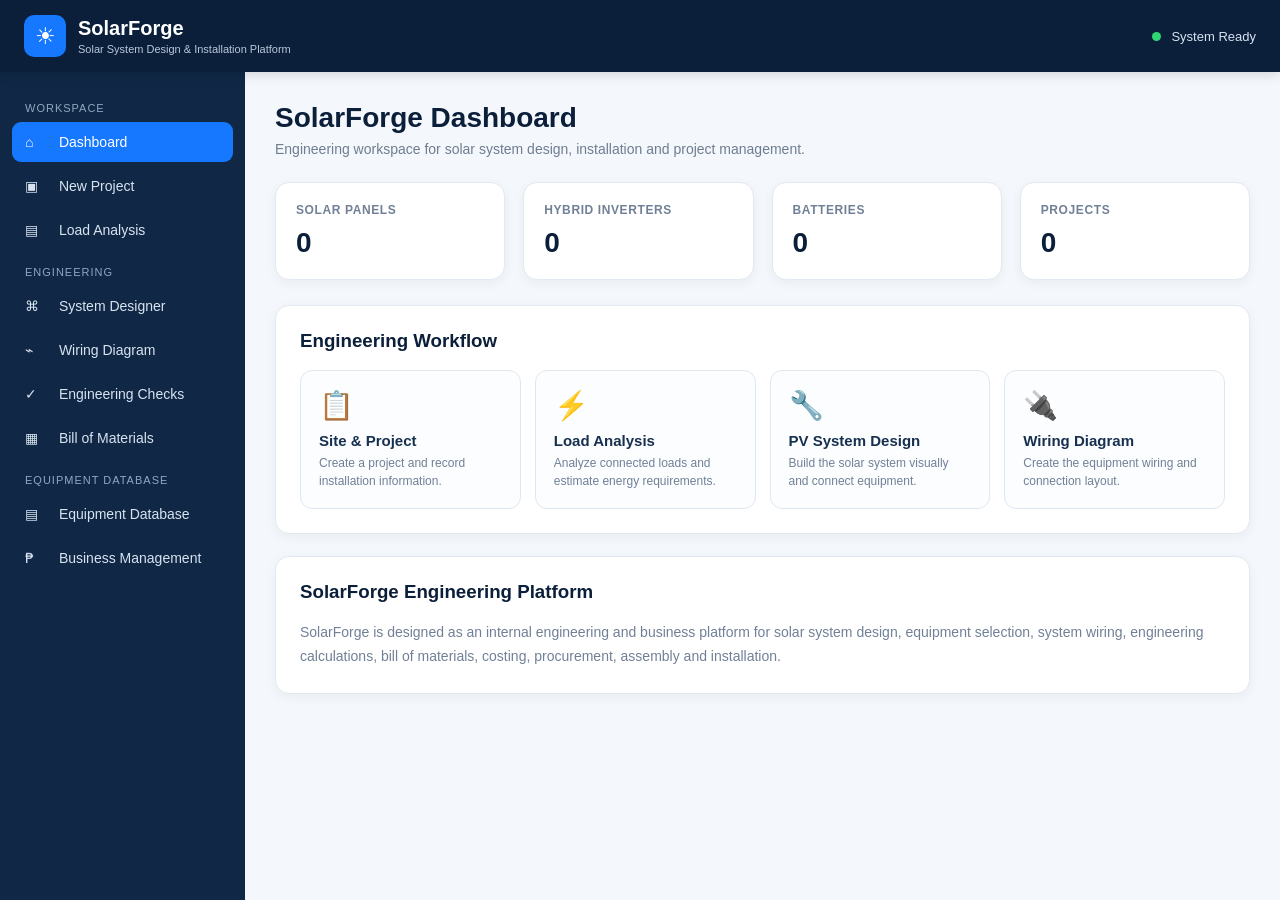
==== commit 307578e5: "Update index.html" ====
--- a/index.html
+++ b/index.html
@@ -1,3112 +1,1468 @@
 <!DOCTYPE html>
 <html lang="en">
-
 <head>
-
     <meta charset="UTF-8">
-
-    <meta
-        name="viewport"
-        content="width=device-width, initial-scale=1.0">
-
-    <title>SolarForge</title>
-
+    <meta name="viewport"
+          content="width=device-width, initial-scale=1.0, viewport-fit=cover">
+
+    <title>SolarForge — Solar System Design & Installation Platform</title>
 
     <style>
-
         * {
             box-sizing: border-box;
             margin: 0;
             padding: 0;
         }
 
-
+        html,
         body {
-
-            font-family:
-                Arial,
-                Helvetica,
-                sans-serif;
-
+            width: 100%;
+            height: 100%;
+            font-family: Arial, Helvetica, sans-serif;
             background: #f4f7fb;
-
-            color: #1f2937;
-
-        }
-
-
-        /* ==========================================
-           HEADER
-        ========================================== */
-
-        .header {
-
-            height: 70px;
-
+            color: #172033;
+        }
+
+        body {
+            overflow-x: hidden;
+        }
+
+        /* ================================
+           APP HEADER
+        ================================= */
+
+        .topbar {
+            height: 72px;
             background: #0b1f3a;
-
             color: white;
-
             display: flex;
-
             align-items: center;
-
             justify-content: space-between;
-
-            padding: 0 28px;
-
-            position: sticky;
-
+            padding: 0 24px;
+            position: fixed;
             top: 0;
-
-            z-index: 100;
-
-        }
-
-
-        .logo-area {
-
+            left: 0;
+            right: 0;
+            z-index: 1000;
+            box-shadow: 0 2px 12px rgba(0, 0, 0, 0.15);
+        }
+
+        .brand {
             display: flex;
-
             align-items: center;
-
             gap: 12px;
-
-        }
-
-
-        .logo {
-
-            width: 38px;
-
-            height: 38px;
-
-            background: #f5b400;
-
+        }
+
+        .brand-icon {
+            width: 42px;
+            height: 42px;
+            border-radius: 10px;
+            background: #1677ff;
+            display: flex;
+            align-items: center;
+            justify-content: center;
+            font-size: 23px;
+        }
+
+        .brand-text h1 {
+            font-size: 20px;
+            font-weight: 700;
+        }
+
+        .brand-text p {
+            font-size: 11px;
+            color: #b9c8dc;
+            margin-top: 3px;
+        }
+
+        .top-status {
+            display: flex;
+            align-items: center;
+            gap: 10px;
+            font-size: 13px;
+            color: #d7e2f1;
+        }
+
+        .status-dot {
+            width: 9px;
+            height: 9px;
+            background: #2ed573;
+            border-radius: 50%;
+        }
+
+        /* ================================
+           SIDEBAR
+        ================================= */
+
+        .sidebar {
+            position: fixed;
+            top: 72px;
+            left: 0;
+            bottom: 0;
+            width: 245px;
+            background: #102846;
+            color: white;
+            padding: 18px 12px;
+            overflow-y: auto;
+            z-index: 900;
+        }
+
+        .sidebar-title {
+            color: #91a7c1;
+            font-size: 11px;
+            text-transform: uppercase;
+            letter-spacing: 1px;
+            padding: 12px 13px 8px;
+        }
+
+        .nav-button {
+            width: 100%;
+            border: none;
+            background: transparent;
+            color: #d8e3f0;
+            text-align: left;
+            padding: 12px 13px;
+            border-radius: 9px;
+            margin-bottom: 4px;
+            cursor: pointer;
+            font-size: 14px;
+            transition: 0.2s;
+        }
+
+        .nav-button:hover {
+            background: #17395f;
+            color: white;
+        }
+
+        .nav-button.active {
+            background: #1677ff;
+            color: white;
+        }
+
+        .nav-icon {
+            display: inline-block;
+            width: 25px;
+            margin-right: 5px;
+        }
+
+        /* ================================
+           MAIN AREA
+        ================================= */
+
+        .main {
+            margin-left: 245px;
+            padding-top: 72px;
+            min-height: 100vh;
+        }
+
+        .page {
+            padding: 30px;
+        }
+
+        .page-header {
+            margin-bottom: 25px;
+        }
+
+        .page-header h2 {
+            font-size: 28px;
+            color: #0b1f3a;
+            margin-bottom: 7px;
+        }
+
+        .page-header p {
+            color: #6f7d90;
+            font-size: 14px;
+        }
+
+        /* ================================
+           DASHBOARD
+        ================================= */
+
+        .dashboard-grid {
+            display: grid;
+            grid-template-columns: repeat(4, 1fr);
+            gap: 18px;
+            margin-bottom: 25px;
+        }
+
+        .stat-card {
+            background: white;
+            border: 1px solid #e3e9f1;
+            border-radius: 14px;
+            padding: 20px;
+            box-shadow: 0 3px 12px rgba(20, 42, 70, 0.05);
+        }
+
+        .stat-card h3 {
+            font-size: 12px;
+            color: #718096;
+            text-transform: uppercase;
+            letter-spacing: 0.6px;
+            margin-bottom: 10px;
+        }
+
+        .stat-value {
+            font-size: 28px;
+            font-weight: 700;
+            color: #0b1f3a;
+        }
+
+        .dashboard-section {
+            background: white;
+            border: 1px solid #e3e9f1;
+            border-radius: 14px;
+            padding: 24px;
+            margin-bottom: 22px;
+            box-shadow: 0 3px 12px rgba(20, 42, 70, 0.05);
+        }
+
+        .dashboard-section h3 {
+            color: #0b1f3a;
+            margin-bottom: 18px;
+        }
+
+        .workflow-grid {
+            display: grid;
+            grid-template-columns: repeat(4, 1fr);
+            gap: 14px;
+        }
+
+        .workflow-card {
+            border: 1px solid #dfe7f0;
+            border-radius: 12px;
+            padding: 18px;
+            cursor: pointer;
+            background: #fbfdff;
+            transition: 0.2s;
+        }
+
+        .workflow-card:hover {
+            border-color: #1677ff;
+            transform: translateY(-2px);
+            box-shadow: 0 6px 18px rgba(22, 119, 255, 0.1);
+        }
+
+        .workflow-icon {
+            font-size: 28px;
+            margin-bottom: 10px;
+        }
+
+        .workflow-card h4 {
+            font-size: 15px;
+            color: #17304f;
+            margin-bottom: 5px;
+        }
+
+        .workflow-card p {
+            color: #718096;
+            font-size: 12px;
+            line-height: 1.5;
+        }
+
+        /* ================================
+           BUTTONS
+        ================================= */
+
+        .primary-button {
+            border: none;
+            background: #1677ff;
+            color: white;
             border-radius: 8px;
-
+            padding: 11px 18px;
+            cursor: pointer;
+            font-size: 14px;
+            font-weight: 600;
+        }
+
+        .primary-button:hover {
+            background: #0865e5;
+        }
+
+        .secondary-button {
+            border: 1px solid #d7e0eb;
+            background: white;
+            color: #24364d;
+            border-radius: 8px;
+            padding: 10px 17px;
+            cursor: pointer;
+            font-size: 14px;
+        }
+
+        .secondary-button:hover {
+            background: #f3f7fb;
+        }
+
+        /* ================================
+           PROJECT PAGE
+        ================================= */
+
+        .form-card {
+            background: white;
+            border: 1px solid #e3e9f1;
+            border-radius: 14px;
+            padding: 24px;
+            box-shadow: 0 3px 12px rgba(20, 42, 70, 0.05);
+        }
+
+        .form-grid {
+            display: grid;
+            grid-template-columns: repeat(2, 1fr);
+            gap: 18px;
+        }
+
+        .form-group {
             display: flex;
-
-            align-items: center;
-
-            justify-content: center;
-
-            color: #0b1f3a;
-
-            font-weight: bold;
-
-            font-size: 20px;
-
-        }
-
-
-        .brand {
-
-            font-size: 22px;
-
-            font-weight: bold;
-
-        }
-
-
-        .brand-subtitle {
-
-            font-size: 11px;
-
-            color: #b9c7da;
-
-            margin-top: 2px;
-
-        }
-
-
-        .header-right {
-
+            flex-direction: column;
+            gap: 7px;
+        }
+
+        .form-group.full {
+            grid-column: 1 / -1;
+        }
+
+        .form-group label {
             font-size: 13px;
-
-            color: #c9d4e4;
-
-        }
-
-
-        /* ==========================================
-           LAYOUT
-        ========================================== */
-
-        .app-layout {
-
-            display: flex;
-
-            min-height:
-                calc(100vh - 70px);
-
-        }
-
-
-        /* ==========================================
-           SIDEBAR
-        ========================================== */
-
-        .sidebar {
-
-            width: 245px;
-
-            background: white;
-
-            border-right:
-                1px solid #dfe5ed;
-
-            padding: 20px 14px;
-
-            flex-shrink: 0;
-
-        }
-
-
-        .sidebar-title {
-
-            font-size: 11px;
-
-            font-weight: bold;
-
-            color: #8a96a8;
-
-            text-transform: uppercase;
-
-            margin:
-                10px 10px 8px;
-
-        }
-
-
-        .sidebar button {
-
-            width: 100%;
-
-            border: none;
-
-            background: transparent;
-
-            padding: 11px 13px;
-
-            text-align: left;
-
-            border-radius: 7px;
-
-            margin-bottom: 4px;
-
-            cursor: pointer;
-
-            color: #435168;
-
-            font-size: 14px;
-
-        }
-
-
-        .sidebar button:hover {
-
-            background: #eef4fb;
-
-        }
-
-
-        .sidebar button.active {
-
-            background: #e7f0fc;
-
-            color: #1769d2;
-
-            font-weight: bold;
-
-        }
-
-
-        .sidebar-divider {
-
-            height: 1px;
-
-            background: #e3e8ef;
-
-            margin: 18px 8px;
-
-        }
-
-
-        /* ==========================================
-           MAIN CONTENT
-        ========================================== */
-
-        .main-content {
-
-            flex: 1;
-
-            padding: 28px;
-
-            overflow-x: auto;
-
-            min-width: 0;
-
-        }
-
-
-        .page {
-
-            max-width: 1400px;
-
-            margin: auto;
-
-        }
-
-
-        .page-header {
-
-            display: flex;
-
-            justify-content: space-between;
-
-            align-items: center;
-
-            margin-bottom: 25px;
-
-            gap: 15px;
-
-        }
-
-
-        .page-title {
-
-            font-size: 27px;
-
-            color: #172b4d;
-
-            font-weight: bold;
-
-        }
-
-
-        .page-description {
-
-            color: #728096;
-
-            margin-top: 5px;
-
-            font-size: 14px;
-
-        }
-
-
-        /* ==========================================
-           BUTTONS
-        ========================================== */
-
-        .btn {
-
-            border: none;
-
-            border-radius: 7px;
-
-            padding: 11px 17px;
-
-            cursor: pointer;
-
-            font-weight: bold;
-
-            font-size: 13px;
-
-        }
-
-
-        .btn-primary {
-
-            background: #1769d2;
-
-            color: white;
-
-        }
-
-
-        .btn-primary:hover {
-
-            background: #1258b3;
-
-        }
-
-
-        .btn-secondary {
-
-            background: #e9eef5;
-
-            color: #405069;
-
-        }
-
-
-        .btn-secondary:hover {
-
-            background: #dce3ed;
-
-        }
-
-
-        .btn-success {
-
-            background: #218838;
-
-            color: white;
-
-        }
-
-
-        .btn-danger {
-
-            background: #dc3545;
-
-            color: white;
-
-        }
-
-
-        .btn-small {
-
-            padding:
-                7px 10px;
-
-            font-size: 12px;
-
-        }
-
-
-        /* ==========================================
-           DASHBOARD
-        ========================================== */
-
-        .stats-grid {
-
-            display: grid;
-
-            grid-template-columns:
-                repeat(4, 1fr);
-
-            gap: 18px;
-
-            margin-bottom: 25px;
-
-        }
-
-
-        .stat-card {
-
-            background: white;
-
-            border:
-                1px solid #dfe5ed;
-
-            border-radius: 10px;
-
-            padding: 20px;
-
-        }
-
-
-        .stat-label {
-
-            font-size: 12px;
-
-            color: #78869a;
-
-            margin-bottom: 8px;
-
-        }
-
-
-        .stat-value {
-
-            font-size: 28px;
-
-            font-weight: bold;
-
-            color: #172b4d;
-
-        }
-
-
-        /* ==========================================
-           WORKFLOW
-        ========================================== */
-
-        .section-title {
-
-            font-size: 18px;
-
-            color: #243b5a;
-
-            margin-bottom: 15px;
-
-        }
-
-
-        .workflow-grid {
-
-            display: grid;
-
-            grid-template-columns:
-                repeat(4, 1fr);
-
-            gap: 16px;
-
-        }
-
-
-        .workflow-card {
-
-            background: white;
-
-            border:
-                1px solid #dfe5ed;
-
-            border-radius: 10px;
-
-            padding: 20px;
-
-            cursor: pointer;
-
-            transition: 0.2s;
-
-        }
-
-
-        .workflow-card:hover {
-
-            border-color: #1769d2;
-
-            transform: translateY(-2px);
-
-        }
-
-
-        .workflow-number {
-
-            width: 32px;
-
-            height: 32px;
-
-            border-radius: 50%;
-
-            background: #e7f0fc;
-
-            color: #1769d2;
-
-            display: flex;
-
-            align-items: center;
-
-            justify-content: center;
-
-            font-weight: bold;
-
-            margin-bottom: 13px;
-
-        }
-
-
-        .workflow-card h3 {
-
-            font-size: 15px;
-
-            margin-bottom: 7px;
-
-            color: #263b58;
-
-        }
-
-
-        .workflow-card p {
-
-            font-size: 12px;
-
-            line-height: 1.5;
-
-            color: #7a8799;
-
-        }
-
-
-        /* ==========================================
-           DATABASE
-        ========================================== */
-
-        .database-toolbar {
-
-            display: flex;
-
-            gap: 10px;
-
-            margin-bottom: 18px;
-
-        }
-
-
-        .database-toolbar input {
-
-            flex: 1;
-
-            padding: 11px 13px;
-
-            border:
-                1px solid #ccd5e2;
-
-            border-radius: 7px;
-
-            outline: none;
-
-        }
-
-
-        .table-container {
-
-            background: white;
-
-            border:
-                1px solid #dfe5ed;
-
-            border-radius: 10px;
-
-            overflow-x: auto;
-
-        }
-
-
-        table {
-
-            width: 100%;
-
-            border-collapse: collapse;
-
-            min-width: 800px;
-
-        }
-
-
-        th {
-
-            background: #f5f7fa;
-
-            color: #56657a;
-
-            font-size: 12px;
-
-            text-align: left;
-
-            padding: 13px;
-
-            border-bottom:
-                1px solid #dfe5ed;
-
-        }
-
-
-        td {
-
-            padding: 13px;
-
-            font-size: 13px;
-
-            border-bottom:
-                1px solid #edf0f4;
-
-            color: #3e4c60;
-
-        }
-
-
-        /* ==========================================
-           PROJECT FORM
-        ========================================== */
-
-        .project-container {
-
-            background: white;
-
-            border:
-                1px solid #dfe5ed;
-
-            border-radius: 10px;
-
-            padding: 25px;
-
-        }
-
-
-        .form-section {
-
-            margin-bottom: 30px;
-
-        }
-
-
-        .form-section-title {
-
-            font-size: 17px;
-
-            font-weight: bold;
-
-            color: #243b5a;
-
-            margin-bottom: 17px;
-
-            padding-bottom: 10px;
-
-            border-bottom:
-                1px solid #e4e9f0;
-
-        }
-
-
-        .form-grid {
-
-            display: grid;
-
-            grid-template-columns:
-                repeat(2, 1fr);
-
-            gap: 18px;
-
-        }
-
-
-        .form-group {
-
-            margin-bottom: 4px;
-
-        }
-
-
-        .form-group.full-width {
-
-            grid-column: 1 / -1;
-
-        }
-
-
-        .form-group label {
-
-            display: block;
-
-            font-size: 13px;
-
-            font-weight: bold;
-
-            color: #445166;
-
-            margin-bottom: 7px;
-
-        }
-
+            font-weight: 600;
+            color: #40536b;
+        }
 
         .form-group input,
         .form-group select,
         .form-group textarea {
-
             width: 100%;
-
+            border: 1px solid #d7e0eb;
+            border-radius: 8px;
             padding: 11px 12px;
-
-            border:
-                1px solid #ccd5e2;
-
-            border-radius: 7px;
-
+            font-size: 14px;
+            outline: none;
             background: white;
-
-            font-family:
-                Arial,
-                Helvetica,
-                sans-serif;
-
-            font-size: 14px;
-
-            outline: none;
-
-        }
-
+        }
+
+        .form-group textarea {
+            min-height: 100px;
+            resize: vertical;
+        }
 
         .form-group input:focus,
         .form-group select:focus,
         .form-group textarea:focus {
-
-            border-color: #1769d2;
-
-        }
-
-
-        .form-group textarea {
-
-            resize: vertical;
-
-            min-height: 110px;
-
-        }
-
+            border-color: #1677ff;
+        }
 
         .form-actions {
-
+            margin-top: 22px;
             display: flex;
-
-            justify-content: flex-end;
-
             gap: 10px;
-
-            margin-top: 25px;
-
-            padding-top: 20px;
-
-            border-top:
-                1px solid #e4e9f0;
-
-        }
-
-
-        /* ==========================================
+        }
+
+        /* ================================
+           DATABASE
+        ================================= */
+
+        .database-grid {
+            display: grid;
+            grid-template-columns: repeat(3, 1fr);
+            gap: 18px;
+        }
+
+        .database-card {
+            background: white;
+            border: 1px solid #e3e9f1;
+            border-radius: 14px;
+            padding: 20px;
+            box-shadow: 0 3px 12px rgba(20, 42, 70, 0.05);
+        }
+
+        .database-card h3 {
+            color: #0b1f3a;
+            margin-bottom: 7px;
+        }
+
+        .database-card p {
+            color: #718096;
+            font-size: 13px;
+            line-height: 1.5;
+        }
+
+        .database-count {
+            margin-top: 15px;
+            font-size: 25px;
+            font-weight: 700;
+            color: #1677ff;
+        }
+
+        /* ================================
            LOAD ANALYSIS
-        ========================================== */
-
-        .load-summary-grid {
-
-            display: grid;
-
-            grid-template-columns:
-                repeat(4, 1fr);
-
-            gap: 15px;
-
-            margin-bottom: 20px;
-
-        }
-
-
-        .load-summary-card {
-
+        ================================= */
+
+        .load-card {
             background: white;
-
-            border:
-                1px solid #dfe5ed;
-
-            border-radius: 10px;
-
-            padding: 18px;
-
-        }
-
-
-        .load-summary-label {
-
-            font-size: 12px;
-
-            color: #7a8799;
-
-            margin-bottom: 7px;
-
-        }
-
-
-        .load-summary-value {
-
-            font-size: 23px;
-
-            font-weight: bold;
-
-            color: #172b4d;
-
-        }
-
-
-        .load-analysis-container {
-
-            background: white;
-
-            border:
-                1px solid #dfe5ed;
-
-            border-radius: 10px;
-
-            padding: 20px;
-
-        }
-
-
-        .load-toolbar {
-
-            display: flex;
-
-            justify-content: space-between;
-
-            align-items: center;
-
-            margin-bottom: 18px;
-
-            gap: 10px;
-
-        }
-
-
-        .load-toolbar-title {
-
-            font-size: 17px;
-
-            font-weight: bold;
-
-            color: #243b5a;
-
-        }
-
-
-        .load-table-wrapper {
-
+            border: 1px solid #e3e9f1;
+            border-radius: 14px;
+            padding: 24px;
             overflow-x: auto;
-
-        }
-
-
-        .load-table {
-
-            min-width: 1100px;
-
-        }
-
-
-        .load-table input,
-        .load-table select {
-
-            width: 100%;
-
-            padding: 8px;
-
-            border:
-                1px solid #ccd5e2;
-
-            border-radius: 5px;
-
-            font-size: 13px;
-
-            outline: none;
-
-        }
-
-
-        .load-table input:focus,
-        .load-table select:focus {
-
-            border-color: #1769d2;
-
-        }
-
-
-        .load-table .energy-cell {
-
-            font-weight: bold;
-
-            color: #1769d2;
-
-            white-space: nowrap;
-
-        }
-
-
-        .load-table .delete-cell {
-
-            text-align: center;
-
-        }
-
-
-        .load-table .delete-btn {
-
-            border: none;
-
-            background: #fce8e8;
-
-            color: #c62828;
-
-            border-radius: 5px;
-
-            padding: 7px 9px;
-
-            cursor: pointer;
-
-            font-size: 12px;
-
-        }
-
-
-        .load-table .delete-btn:hover {
-
-            background: #f8d4d4;
-
-        }
-
-
-        .load-footer {
-
-            margin-top: 18px;
-
-            padding-top: 18px;
-
-            border-top:
-                1px solid #e4e9f0;
-
-            display: flex;
-
-            justify-content: space-between;
-
-            align-items: center;
-
-            gap: 15px;
-
-        }
-
-
-        .load-note {
-
-            font-size: 12px;
-
-            color: #7a8799;
-
-            line-height: 1.5;
-
-        }
-
-
-        .load-actions {
-
-            display: flex;
-
-            gap: 10px;
-
-            flex-shrink: 0;
-
-        }
-
-
-        /* ==========================================
-           SYSTEM DESIGNER
-        ========================================== */
-
-        .designer-page {
-
-            width: 100%;
-
-        }
-
-
-        .designer-frame-container {
-
-            background: white;
-
-            border:
-                1px solid #dfe5ed;
-
-            border-radius: 10px;
-
-            overflow: hidden;
-
-            width: 100%;
-
-            min-height: 700px;
-
-        }
-
-
-        .designer-frame {
-
-            width: 100%;
-
-            height: calc(100vh - 155px);
-
-            min-height: 700px;
-
-            border: none;
-
-            display: block;
-
-            background: white;
-
-        }
-
-
-        /* ==========================================
-           EMPTY MESSAGE
-        ========================================== */
-
-        .empty-message {
-
-            padding: 35px;
-
-            text-align: center;
-
-            color: #8491a3;
-
-            font-size: 14px;
-
-        }
-
-
-        /* ==========================================
+        }
+
+        /* ================================
            RESPONSIVE
-        ========================================== */
-
-        @media (max-width: 1000px) {
-
-            .stats-grid {
-
-                grid-template-columns:
-                    repeat(2, 1fr);
-
-            }
-
+        ================================= */
+
+        @media (max-width: 1100px) {
+            .dashboard-grid {
+                grid-template-columns: repeat(2, 1fr);
+            }
 
             .workflow-grid {
-
-                grid-template-columns:
-                    repeat(2, 1fr);
-
-            }
-
-
-            .load-summary-grid {
-
-                grid-template-columns:
-                    repeat(2, 1fr);
-
-            }
-
-        }
-
-
-        @media (max-width: 750px) {
-
+                grid-template-columns: repeat(2, 1fr);
+            }
+
+            .database-grid {
+                grid-template-columns: repeat(2, 1fr);
+            }
+        }
+
+        @media (max-width: 760px) {
             .sidebar {
-
-                width: 190px;
-
-            }
-
-
-            .main-content {
-
-                padding: 18px;
-
-            }
-
+                width: 205px;
+            }
+
+            .main {
+                margin-left: 205px;
+            }
+
+            .page {
+                padding: 20px;
+            }
 
             .form-grid {
-
                 grid-template-columns: 1fr;
-
-            }
-
-
-            .form-group.full-width {
-
-                grid-column: auto;
-
-            }
-
-
-            .header-right {
-
-                display: none;
-
-            }
-
-
-            .load-footer {
-
-                flex-direction: column;
-
-                align-items: stretch;
-
-            }
-
-
-            .load-actions {
-
-                justify-content: flex-end;
-
-            }
-
-
-            .designer-frame {
-
-                min-height: 650px;
-
-                height: calc(100vh - 180px);
-
-            }
-
-        }
-
-
-        @media (max-width: 600px) {
-
-            .app-layout {
-
-                flex-direction: column;
-
-            }
-
-
-            .sidebar {
-
-                width: 100%;
-
-                border-right: none;
-
-                border-bottom:
-                    1px solid #dfe5ed;
-
-            }
-
-
-            .sidebar button {
-
-                display: inline-block;
-
-                width: auto;
-
-            }
-
-
-            .stats-grid,
-            .workflow-grid,
-            .load-summary-grid {
-
+            }
+
+            .database-grid {
                 grid-template-columns: 1fr;
-
-            }
-
-
-            .page-header {
-
-                flex-direction: column;
-
-                align-items: flex-start;
-
-            }
-
-
-            .designer-frame-container {
-
-                border-radius: 7px;
-
-            }
-
-        }
-
+            }
+        }
     </style>
-
 </head>
 
-
 <body>
 
-
-<!-- ==========================================
-     HEADER
-========================================== -->
-
-<header class="header">
-
-    <div class="logo-area">
-
-        <div class="logo">
-            SF
+    <!-- =========================================
+         TOP BAR
+    ========================================== -->
+
+    <header class="topbar">
+
+        <div class="brand">
+
+            <div class="brand-icon">
+                ☀
+            </div>
+
+            <div class="brand-text">
+                <h1>SolarForge</h1>
+                <p>Solar System Design & Installation Platform</p>
+            </div>
+
         </div>
 
-
-        <div>
-
-            <div class="brand">
-                SolarForge
-            </div>
-
-
-            <div class="brand-subtitle">
-                Solar System Design & Installation Platform
-            </div>
-
+        <div class="top-status">
+            <span class="status-dot"></span>
+            System Ready
         </div>
 
-    </div>
-
-
-    <div class="header-right">
-        Internal Engineering & Business System
-    </div>
-
-</header>
-
-
-
-<!-- ==========================================
-     APP LAYOUT
-========================================== -->
-
-<div class="app-layout">
-
-
-    <!-- ======================================
+    </header>
+
+
+    <!-- =========================================
          SIDEBAR
-    ======================================= -->
+    ========================================== -->
 
     <aside class="sidebar">
 
-
         <div class="sidebar-title">
-            Main
+            Workspace
         </div>
 
-
         <button
-            class="active"
+            class="nav-button active"
             data-page="dashboard"
             onclick="showDashboard()">
-
+            <span class="nav-icon">⌂</span>
             Dashboard
-
         </button>
 
-
         <button
+            class="nav-button"
             data-page="project"
             onclick="openNewProject()">
-
+            <span class="nav-icon">▣</span>
             New Project
-
         </button>
 
-
         <button
+            class="nav-button"
             data-page="loadAnalysis"
             onclick="openLoadAnalysis()">
-
+            <span class="nav-icon">▤</span>
             Load Analysis
-
         </button>
 
 
+        <div class="sidebar-title">
+            Engineering
+        </div>
+
         <button
+            class="nav-button"
             data-page="systemDesigner"
             onclick="openSystemDesigner()">
-
+            <span class="nav-icon">⌘</span>
             System Designer
-
         </button>
 
-
-
-        <div class="sidebar-divider"></div>
-
+        <button
+            class="nav-button"
+            onclick="openSystemDesigner()">
+            <span class="nav-icon">⌁</span>
+            Wiring Diagram
+        </button>
+
+        <button
+            class="nav-button"
+            onclick="underDevelopment('Engineering Checks')">
+            <span class="nav-icon">✓</span>
+            Engineering Checks
+        </button>
+
+        <button
+            class="nav-button"
+            onclick="underDevelopment('BOM')">
+            <span class="nav-icon">▦</span>
+            Bill of Materials
+        </button>
 
 
         <div class="sidebar-title">
             Equipment Database
         </div>
 
-
-        <button onclick="showDatabase('solarPanels')">
-            Solar Panels
+        <button
+            class="nav-button"
+            onclick="openDatabase()">
+            <span class="nav-icon">▤</span>
+            Equipment Database
         </button>
 
-
-        <button onclick="showDatabase('hybridInverters')">
-            Hybrid Inverters
+        <button
+            class="nav-button"
+            onclick="underDevelopment('Business Management')">
+            <span class="nav-icon">₱</span>
+            Business Management
         </button>
 
-
-        <button onclick="showDatabase('batteries')">
-            Batteries
-        </button>
-
-
-        <button onclick="showDatabase('cables')">
-            Cables
-        </button>
-
-
-        <button onclick="showDatabase('protection')">
-            Protection
-        </button>
-
-
-        <button onclick="showDatabase('mounting')">
-            Mounting
-        </button>
-
-
-        <button onclick="showDatabase('accessories')">
-            Accessories
-        </button>
-
-
-
-        <div class="sidebar-divider"></div>
-
-
-
-        <div class="sidebar-title">
-            Business
-        </div>
-
-
-        <button onclick="underDevelopment('Inventory')">
-            Inventory
-        </button>
-
-
-        <button onclick="underDevelopment('Customers')">
-            Customers
-        </button>
-
-
-        <button onclick="underDevelopment('Projects')">
-            Projects
-        </button>
-
-
-        <button onclick="underDevelopment('Quotations')">
-            Quotations
-        </button>
-
-
-        <button onclick="underDevelopment('Settings')">
-            Settings
-        </button>
-
-
     </aside>
 
 
-
-    <!-- ======================================
+    <!-- =========================================
          MAIN CONTENT
-    ======================================= -->
-
-    <main class="main-content">
-
-
-        <!-- ==================================
+    ========================================== -->
+
+    <main class="main">
+
+
+        <!-- =====================================
              DASHBOARD
-        =================================== -->
+        ====================================== -->
 
         <section
             id="dashboardPage"
             class="page">
 
-
             <div class="page-header">
 
-
-                <div>
-
-                    <div class="page-title">
-                        SolarForge Dashboard
-                    </div>
-
-
-                    <div class="page-description">
-
-                        Internal solar engineering,
-                        installation and business
-                        management system.
-
-                    </div>
-
+                <h2>SolarForge Dashboard</h2>
+
+                <p>
+                    Engineering workspace for solar system design,
+                    installation and project management.
+                </p>
+
+            </div>
+
+
+            <div class="dashboard-grid">
+
+                <div class="stat-card">
+                    <h3>Solar Panels</h3>
+                    <div
+                        id="panelCount"
+                        class="stat-value">
+                        0
+                    </div>
                 </div>
 
-
-                <button
-                    class="btn btn-primary"
-                    onclick="startNewDesign()">
-
-                    + New Project
-
-                </button>
-
+                <div class="stat-card">
+                    <h3>Hybrid Inverters</h3>
+                    <div
+                        id="inverterCount"
+                        class="stat-value">
+                        0
+                    </div>
+                </div>
+
+                <div class="stat-card">
+                    <h3>Batteries</h3>
+                    <div
+                        id="batteryCount"
+                        class="stat-value">
+                        0
+                    </div>
+                </div>
+
+                <div class="stat-card">
+                    <h3>Projects</h3>
+                    <div
+                        id="projectCount"
+                        class="stat-value">
+                        0
+                    </div>
+                </div>
 
             </div>
 
 
-
-            <div class="stats-grid">
-
-
-                <div class="stat-card">
-
-                    <div class="stat-label">
-                        Solar Panels
-                    </div>
+            <div class="dashboard-section">
+
+                <h3>Engineering Workflow</h3>
+
+                <div class="workflow-grid">
 
                     <div
-                        class="stat-value"
-                        id="panelCount">
-
-                        0
+                        class="workflow-card"
+                        onclick="openNewProject()">
+
+                        <div class="workflow-icon">
+                            📋
+                        </div>
+
+                        <h4>Site & Project</h4>
+
+                        <p>
+                            Create a project and record
+                            installation information.
+                        </p>
+
+                    </div>
+
+
+                    <div
+                        class="workflow-card"
+                        onclick="openLoadAnalysis()">
+
+                        <div class="workflow-icon">
+                            ⚡
+                        </div>
+
+                        <h4>Load Analysis</h4>
+
+                        <p>
+                            Analyze connected loads and
+                            estimate energy requirements.
+                        </p>
+
+                    </div>
+
+
+                    <div
+                        class="workflow-card"
+                        onclick="openSystemDesigner()">
+
+                        <div class="workflow-icon">
+                            🔧
+                        </div>
+
+                        <h4>PV System Design</h4>
+
+                        <p>
+                            Build the solar system visually
+                            and connect equipment.
+                        </p>
+
+                    </div>
+
+
+                    <div
+                        class="workflow-card"
+                        onclick="openSystemDesigner()">
+
+                        <div class="workflow-icon">
+                            🔌
+                        </div>
+
+                        <h4>Wiring Diagram</h4>
+
+                        <p>
+                            Create the equipment wiring
+                            and connection layout.
+                        </p>
 
                     </div>
 
                 </div>
 
-
-
-                <div class="stat-card">
-
-                    <div class="stat-label">
-                        Hybrid Inverters
-                    </div>
-
-                    <div
-                        class="stat-value"
-                        id="inverterCount">
-
-                        0
-
-                    </div>
-
-                </div>
-
-
-
-                <div class="stat-card">
-
-                    <div class="stat-label">
-                        Batteries
-                    </div>
-
-                    <div
-                        class="stat-value"
-                        id="batteryCount">
-
-                        0
-
-                    </div>
-
-                </div>
-
-
-
-                <div class="stat-card">
-
-                    <div class="stat-label">
-                        Protection Devices
-                    </div>
-
-                    <div
-                        class="stat-value"
-                        id="protectionCount">
-
-                        0
-
-                    </div>
-
-                </div>
-
-
             </div>
 
 
-
-            <h2 class="section-title">
-
-                SolarForge Engineering Workflow
-
-            </h2>
-
-
-
-            <div class="workflow-grid">
-
-
-                <div
-                    class="workflow-card"
-                    onclick="openNewProject()">
-
-                    <div class="workflow-number">
-                        1
-                    </div>
-
-                    <h3>
-                        Site Survey
-                    </h3>
-
-                    <p>
-                        Record customer, site,
-                        roof and electrical
-                        service information.
-                    </p>
-
-                </div>
-
-
-
-                <div
-                    class="workflow-card"
-                    onclick="openLoadAnalysis()">
-
-                    <div class="workflow-number">
-                        2
-                    </div>
-
-                    <h3>
-                        Load Analysis
-                    </h3>
-
-                    <p>
-                        Determine connected load,
-                        daily energy consumption
-                        and peak demand.
-                    </p>
-
-                </div>
-
-
-
-                <div
-                    class="workflow-card"
-                    onclick="openSystemDesigner()">
-
-                    <div class="workflow-number">
-                        3
-                    </div>
-
-                    <h3>
-                        PV System Design
-                    </h3>
-
-                    <p>
-                        Design the solar system,
-                        place equipment and create
-                        port-to-port electrical
-                        connections.
-                    </p>
-
-                </div>
-
-
-
-                <div
-                    class="workflow-card"
-                    onclick="openSystemDesigner()">
-
-                    <div class="workflow-number">
-                        4
-                    </div>
-
-                    <h3>
-                        Hybrid Inverter
-                    </h3>
-
-                    <p>
-                        Select an inverter based
-                        on load, PV input,
-                        battery voltage
-                        and compatibility.
-                    </p>
-
-                </div>
-
-
-
-                <div class="workflow-card">
-
-                    <div class="workflow-number">
-                        5
-                    </div>
-
-                    <h3>
-                        Battery Sizing
-                    </h3>
-
-                    <p>
-                        Determine usable battery
-                        energy and battery bank
-                        configuration.
-                    </p>
-
-                </div>
-
-
-
-                <div class="workflow-card">
-
-                    <div class="workflow-number">
-                        6
-                    </div>
-
-                    <h3>
-                        Protection & Cables
-                    </h3>
-
-                    <p>
-                        Determine conductor and
-                        protection requirements
-                        using engineering rules.
-                    </p>
-
-                </div>
-
-
-
-                <div
-                    class="workflow-card"
-                    onclick="openSystemDesigner()">
-
-                    <div class="workflow-number">
-                        7
-                    </div>
-
-                    <h3>
-                        Wiring Diagram
-                    </h3>
-
-                    <p>
-                        Build and organize the
-                        system electrical connection
-                        layout.
-                    </p>
-
-                </div>
-
-
-
-                <div class="workflow-card">
-
-                    <div class="workflow-number">
-                        8
-                    </div>
-
-                    <h3>
-                        BOM & Quotation
-                    </h3>
-
-                    <p>
-                        Generate materials,
-                        costs, labor, margin
-                        and project quotation.
-                    </p>
-
-                </div>
-
+            <div class="dashboard-section">
+
+                <h3>SolarForge Engineering Platform</h3>
+
+                <p style="
+                    color:#718096;
+                    line-height:1.7;
+                    font-size:14px;
+                ">
+                    SolarForge is designed as an internal engineering
+                    and business platform for solar system design,
+                    equipment selection, system wiring, engineering
+                    calculations, bill of materials, costing,
+                    procurement, assembly and installation.
+                </p>
 
             </div>
 
-
         </section>
 
 
-
-        <!-- ==================================
+        <!-- =====================================
              DATABASE PAGE
-        =================================== -->
+        ====================================== -->
 
         <section
             id="databasePage"
             class="page"
             style="display:none;">
 
-
             <div class="page-header">
 
-
-                <div>
+                <h2>Equipment Database</h2>
+
+                <p>
+                    SolarForge equipment and material database.
+                </p>
+
+            </div>
+
+            <div
+                id="databaseGrid"
+                class="database-grid">
+
+                <div class="database-card">
+
+                    <h3>Solar Panels</h3>
+
+                    <p>
+                        PV modules and electrical specifications.
+                    </p>
 
                     <div
-                        class="page-title"
-                        id="databaseTitle">
-
-                        Equipment Database
-
-                    </div>
-
-
-                    <div class="page-description">
-
-                        SolarForge equipment
-                        and material database.
-
+                        id="dbSolarPanels"
+                        class="database-count">
+                        0
                     </div>
 
                 </div>
 
 
-                <button
-                    class="btn btn-secondary"
-                    onclick="showDashboard()">
-
-                    Back to Dashboard
-
-                </button>
-
+                <div class="database-card">
+
+                    <h3>Hybrid Inverters</h3>
+
+                    <p>
+                        Hybrid inverter ratings and compatibility data.
+                    </p>
+
+                    <div
+                        id="dbHybridInverters"
+                        class="database-count">
+                        0
+                    </div>
+
+                </div>
+
+
+                <div class="database-card">
+
+                    <h3>Batteries</h3>
+
+                    <p>
+                        Battery capacity, voltage and BMS information.
+                    </p>
+
+                    <div
+                        id="dbBatteries"
+                        class="database-count">
+                        0
+                    </div>
+
+                </div>
+
+
+                <div class="database-card">
+
+                    <h3>Cables</h3>
+
+                    <p>
+                        PV and battery cable specifications.
+                    </p>
+
+                    <div
+                        id="dbCables"
+                        class="database-count">
+                        0
+                    </div>
+
+                </div>
+
+
+                <div class="database-card">
+
+                    <h3>Protection</h3>
+
+                    <p>
+                        Breakers, isolators, fuses and SPDs.
+                    </p>
+
+                    <div
+                        id="dbProtection"
+                        class="database-count">
+                        0
+                    </div>
+
+                </div>
+
+
+                <div class="database-card">
+
+                    <h3>Mounting</h3>
+
+                    <p>
+                        Solar mounting system components.
+                    </p>
+
+                    <div
+                        id="dbMounting"
+                        class="database-count">
+                        0
+                    </div>
+
+                </div>
+
+
+                <div class="database-card">
+
+                    <h3>Accessories</h3>
+
+                    <p>
+                        Connectors, terminals, busbars and accessories.
+                    </p>
+
+                    <div
+                        id="dbAccessories"
+                        class="database-count">
+                        0
+                    </div>
+
+                </div>
 
             </div>
 
-
-
-            <div class="database-toolbar">
-
-
-                <input
-                    type="text"
-                    id="databaseSearch"
-                    placeholder="Search equipment..."
-                    oninput="filterDatabase()">
-
-
-            </div>
-
-
-
-            <div class="table-container">
-
-
-                <table>
-
-
-                    <thead id="databaseHead">
-                    </thead>
-
-
-                    <tbody id="databaseBody">
-                    </tbody>
-
-
-                </table>
-
-
-            </div>
-
-
         </section>
 
 
-
-        <!-- ==================================
+        <!-- =====================================
              PROJECT PAGE
-        =================================== -->
+        ====================================== -->
 
         <section
             id="projectPage"
             class="page"
             style="display:none;">
 
-
             <div class="page-header">
 
-
-                <div>
-
-                    <div class="page-title">
-                        New Solar Project
-                    </div>
-
-
-                    <div class="page-description">
-
-                        Create the project and
-                        record the initial
-                        site survey information.
+                <h2>New Solar Project</h2>
+
+                <p>
+                    Create and store project and site information.
+                </p>
+
+            </div>
+
+
+            <div class="form-card">
+
+                <div class="form-grid">
+
+                    <div class="form-group">
+
+                        <label for="projectId">
+                            Project ID
+                        </label>
+
+                        <input
+                            id="projectId"
+                            type="text"
+                            placeholder="Example: SF-2026-001">
+
+                    </div>
+
+
+                    <div class="form-group">
+
+                        <label for="projectName">
+                            Project Name
+                        </label>
+
+                        <input
+                            id="projectName"
+                            type="text"
+                            placeholder="Solar Installation Project">
+
+                    </div>
+
+
+                    <div class="form-group">
+
+                        <label for="customerName">
+                            Customer Name
+                        </label>
+
+                        <input
+                            id="customerName"
+                            type="text"
+                            placeholder="Customer name">
+
+                    </div>
+
+
+                    <div class="form-group">
+
+                        <label for="contactNumber">
+                            Contact Number
+                        </label>
+
+                        <input
+                            id="contactNumber"
+                            type="text"
+                            placeholder="Contact number">
+
+                    </div>
+
+
+                    <div class="form-group">
+
+                        <label for="customerEmail">
+                            Email
+                        </label>
+
+                        <input
+                            id="customerEmail"
+                            type="email"
+                            placeholder="customer@email.com">
+
+                    </div>
+
+
+                    <div class="form-group">
+
+                        <label for="installationType">
+                            Installation Type
+                        </label>
+
+                        <select id="installationType">
+
+                            <option value="">
+                                Select installation type
+                            </option>
+
+                            <option value="Residential">
+                                Residential
+                            </option>
+
+                            <option value="Commercial">
+                                Commercial
+                            </option>
+
+                            <option value="Industrial">
+                                Industrial
+                            </option>
+
+                        </select>
+
+                    </div>
+
+
+                    <div class="form-group">
+
+                        <label for="roofType">
+                            Roof Type
+                        </label>
+
+                        <select id="roofType">
+
+                            <option value="">
+                                Select roof type
+                            </option>
+
+                            <option value="Metal">
+                                Metal
+                            </option>
+
+                            <option value="Tile">
+                                Tile
+                            </option>
+
+                            <option value="Concrete">
+                                Concrete
+                            </option>
+
+                            <option value="Ground">
+                                Ground Mount
+                            </option>
+
+                        </select>
+
+                    </div>
+
+
+                    <div class="form-group">
+
+                        <label for="electricalService">
+                            Electrical Service
+                        </label>
+
+                        <select id="electricalService">
+
+                            <option value="">
+                                Select service
+                            </option>
+
+                            <option value="230V Single Phase">
+                                230V Single Phase
+                            </option>
+
+                            <option value="230V Three Phase">
+                                230V Three Phase
+                            </option>
+
+                            <option value="400V Three Phase">
+                                400V Three Phase
+                            </option>
+
+                        </select>
+
+                    </div>
+
+
+                    <div class="form-group">
+
+                        <label for="gridConnection">
+                            Grid Connection
+                        </label>
+
+                        <select id="gridConnection">
+
+                            <option value="">
+                                Select
+                            </option>
+
+                            <option value="Grid-Tied">
+                                Grid-Tied
+                            </option>
+
+                            <option value="Hybrid">
+                                Hybrid
+                            </option>
+
+                            <option value="Off-Grid">
+                                Off-Grid
+                            </option>
+
+                        </select>
+
+                    </div>
+
+
+                    <div class="form-group full">
+
+                        <label for="siteAddress">
+                            Site Address
+                        </label>
+
+                        <textarea
+                            id="siteAddress"
+                            placeholder="Installation site address"></textarea>
+
+                    </div>
+
+
+                    <div class="form-group full">
+
+                        <label for="siteNotes">
+                            Site Notes
+                        </label>
+
+                        <textarea
+                            id="siteNotes"
+                            placeholder="Additional engineering or installation notes"></textarea>
 
                     </div>
 
                 </div>
 
 
+                <div class="form-actions">
+
+                    <button
+                        class="primary-button"
+                        onclick="saveProject()">
+                        Save Project
+                    </button>
+
+                    <button
+                        class="secondary-button"
+                        onclick="showDashboard()">
+                        Cancel
+                    </button>
+
+                </div>
+
             </div>
 
-
-
-            <div class="project-container">
-
-
-                <div class="form-section">
-
-
-                    <div class="form-section-title">
-                        Project Information
-                    </div>
-
-
-                    <div class="form-grid">
-
-
-                        <div class="form-group">
-
-
-                            <label for="projectId">
-                                Project ID
-                            </label>
-
-
-                            <input
-                                type="text"
-                                id="projectId"
-                                placeholder="Example: SF-2026-001">
-
-
-                        </div>
-
-
-
-                        <div class="form-group">
-
-
-                            <label for="projectName">
-                                Project Name *
-                            </label>
-
-
-                            <input
-                                type="text"
-                                id="projectName"
-                                placeholder="Example: Juan Residence Solar System">
-
-
-                        </div>
-
-
-                    </div>
-
-
-                </div>
-
-
-
-                <div class="form-section">
-
-
-                    <div class="form-section-title">
-                        Customer Information
-                    </div>
-
-
-                    <div class="form-grid">
-
-
-                        <div class="form-group">
-
-
-                            <label for="customerName">
-                                Customer Name *
-                            </label>
-
-
-                            <input
-                                type="text"
-                                id="customerName"
-                                placeholder="Customer full name">
-
-
-                        </div>
-
-
-
-                        <div class="form-group">
-
-
-                            <label for="contactNumber">
-                                Contact Number
-                            </label>
-
-
-                            <input
-                                type="text"
-                                id="contactNumber"
-                                placeholder="09XXXXXXXXX">
-
-
-                        </div>
-
-
-
-                        <div class="form-group">
-
-
-                            <label for="customerEmail">
-                                Email
-                            </label>
-
-
-                            <input
-                                type="email"
-                                id="customerEmail"
-                                placeholder="customer@email.com">
-
-
-                        </div>
-
-
-
-                        <div class="form-group full-width">
-
-
-                            <label for="siteAddress">
-                                Site Address
-                            </label>
-
-
-                            <input
-                                type="text"
-                                id="siteAddress"
-                                placeholder="Complete installation address">
-
-
-                        </div>
-
-
-                    </div>
-
-
-                </div>
-
-
-
-                <div class="form-section">
-
-
-                    <div class="form-section-title">
-                        Site Survey Information
-                    </div>
-
-
-                    <div class="form-grid">
-
-
-                        <div class="form-group">
-
-
-                            <label for="installationType">
-                                Installation Type
-                            </label>
-
-
-                            <select id="installationType">
-
-
-                                <option value="">
-                                    Select installation type
-                                </option>
-
-
-                                <option value="Residential">
-                                    Residential
-                                </option>
-
-
-                                <option value="Commercial">
-                                    Commercial
-                                </option>
-
-
-                                <option value="Industrial">
-                                    Industrial
-                                </option>
-
-
-                                <option value="Off-Grid">
-                                    Off-Grid
-                                </option>
-
-
-                            </select>
-
-
-                        </div>
-
-
-
-                        <div class="form-group">
-
-
-                            <label for="roofType">
-                                Roof / Mounting Type
-                            </label>
-
-
-                            <select id="roofType">
-
-
-                                <option value="">
-                                    Select roof type
-                                </option>
-
-
-                                <option value="Metal">
-                                    Metal
-                                </option>
-
-
-                                <option value="Long Span">
-                                    Long Span
-                                </option>
-
-
-                                <option value="Tile">
-                                    Tile
-                                </option>
-
-
-                                <option value="Concrete">
-                                    Concrete
-                                </option>
-
-
-                                <option value="Ground Mount">
-                                    Ground Mount
-                                </option>
-
-
-                            </select>
-
-
-                        </div>
-
-
-
-                        <div class="form-group">
-
-
-                            <label for="electricalService">
-                                Electrical Service
-                            </label>
-
-
-                            <select id="electricalService">
-
-
-                                <option value="">
-                                    Select electrical service
-                                </option>
-
-
-                                <option value="Single Phase">
-                                    Single Phase
-                                </option>
-
-
-                                <option value="Three Phase">
-                                    Three Phase
-                                </option>
-
-
-                            </select>
-
-
-                        </div>
-
-
-
-                        <div class="form-group">
-
-
-                            <label for="gridConnection">
-                                System Type
-                            </label>
-
-
-                            <select id="gridConnection">
-
-
-                                <option value="">
-                                    Select system type
-                                </option>
-
-
-                                <option value="Grid-Tied">
-                                    Grid-Tied
-                                </option>
-
-
-                                <option value="Hybrid">
-                                    Hybrid
-                                </option>
-
-
-                                <option value="Off-Grid">
-                                    Off-Grid
-                                </option>
-
-
-                            </select>
-
-
-                        </div>
-
-
-
-                        <div class="form-group full-width">
-
-
-                            <label for="siteNotes">
-                                Site Survey Notes
-                            </label>
-
-
-                            <textarea
-                                id="siteNotes"
-                                placeholder="Record roof condition, available installation area, shading, electrical panel condition, customer requirements, site observations, etc."></textarea>
-
-
-                        </div>
-
-
-                    </div>
-
-
-                </div>
-
-
-
-                <div class="form-actions">
-
-
-                    <button
-                        class="btn btn-secondary"
-                        onclick="showDashboard()">
-
-                        Back to Dashboard
-
-                    </button>
-
-
-                    <button
-                        class="btn btn-success"
-                        onclick="saveProject()">
-
-                        Save Project
-
-                    </button>
-
-
-                </div>
-
-
-            </div>
-
-
         </section>
 
 
-
-        <!-- ==================================
+        <!-- =====================================
              LOAD ANALYSIS PAGE
-        =================================== -->
+        ====================================== -->
 
         <section
             id="loadAnalysisPage"
             class="page"
             style="display:none;">
 
-
             <div class="page-header">
 
-
-                <div>
-
-                    <div class="page-title">
-                        Load Analysis
-                    </div>
-
-
-                    <div class="page-description">
-
-                        Analyze the customer's electrical
-                        loads and daily energy consumption.
-
-                    </div>
-
+                <h2>Load Analysis</h2>
+
+                <p>
+                    Calculate connected loads and estimated energy consumption.
+                </p>
+
+            </div>
+
+
+            <div
+                id="loadAnalysisContent"
+                class="load-card">
+
+                <div style="
+                    padding:20px;
+                    color:#718096;
+                ">
+                    Load Analysis module loading...
                 </div>
 
-
-                <button
-                    class="btn btn-secondary"
-                    onclick="closeLoadAnalysis()">
-
-                    Back to Dashboard
-
-                </button>
-
-
             </div>
 
-
-
-            <!-- SUMMARY -->
-
-            <div class="load-summary-grid">
-
-
-                <div class="load-summary-card">
-
-
-                    <div class="load-summary-label">
-                        Connected Load
-                    </div>
-
-
-                    <div
-                        class="load-summary-value"
-                        id="totalConnectedLoad">
-
-                        0 W
-
-                    </div>
-
-
-                </div>
-
-
-
-                <div class="load-summary-card">
-
-
-                    <div class="load-summary-label">
-                        Daily Energy
-                    </div>
-
-
-                    <div
-                        class="load-summary-value"
-                        id="totalDailyEnergy">
-
-                        0.00 kWh
-
-                    </div>
-
-
-                </div>
-
-
-
-                <div class="load-summary-card">
-
-
-                    <div class="load-summary-label">
-                        Monthly Energy
-                    </div>
-
-
-                    <div
-                        class="load-summary-value"
-                        id="totalMonthlyEnergy">
-
-                        0.00 kWh
-
-                    </div>
-
-
-                </div>
-
-
-
-                <div class="load-summary-card">
-
-
-                    <div class="load-summary-label">
-                        Essential Load
-                    </div>
-
-
-                    <div
-                        class="load-summary-value"
-                        id="totalEssentialLoad">
-
-                        0 W
-
-                    </div>
-
-
-                </div>
-
-
-            </div>
-
-
-
-            <!-- LOAD TABLE -->
-
-            <div class="load-analysis-container">
-
-
-                <div class="load-toolbar">
-
-
-                    <div class="load-toolbar-title">
-
-                        Electrical Loads
-
-                    </div>
-
-
-                    <button
-                        class="btn btn-primary"
-                        onclick="addLoadRow()">
-
-                        + Add Load
-
-                    </button>
-
-
-                </div>
-
-
-
-                <div class="load-table-wrapper">
-
-
-                    <table
-                        class="load-table">
-
-
-                        <thead>
-
-
-                            <tr>
-
-                                <th>
-                                    Appliance / Load
-                                </th>
-
-                                <th>
-                                    Category
-                                </th>
-
-                                <th>
-                                    Qty
-                                </th>
-
-                                <th>
-                                    Power (W)
-                                </th>
-
-                                <th>
-                                    Hours/Day
-                                </th>
-
-                                <th>
-                                    Days/Month
-                                </th>
-
-                                <th>
-                                    Priority
-                                </th>
-
-                                <th>
-                                    Daily Energy
-                                </th>
-
-                                <th>
-                                    Action
-                                </th>
-
-                            </tr>
-
-
-                        </thead>
-
-
-                        <tbody
-                            id="loadTableBody">
-
-                        </tbody>
-
-
-                    </table>
-
-
-                </div>
-
-
-
-                <div class="load-footer">
-
-
-                    <div class="load-note">
-
-                        Daily energy is calculated as:
-                        <strong>
-                            Quantity × Power × Hours ÷ 1000
-                        </strong>.
-
-                        Monthly energy uses the
-                        specified operating days.
-
-                        These values are preliminary
-                        engineering estimates and will
-                        later feed into PV and battery
-                        sizing.
-
-                    </div>
-
-
-                    <div class="load-actions">
-
-
-                        <button
-                            class="btn btn-secondary"
-                            onclick="clearLoadAnalysis()">
-
-                            Clear
-
-                        </button>
-
-
-                        <button
-                            class="btn btn-success"
-                            onclick="saveLoadAnalysis()">
-
-                            Save Load Analysis
-
-                        </button>
-
-
-                    </div>
-
-
-                </div>
-
-
-            </div>
-
-
         </section>
 
-
-
-        <!-- ==================================
-             SYSTEM DESIGNER PAGE
-        =================================== -->
-
-        <section
-            id="systemDesignerPage"
-            class="page designer-page"
-            style="display:none;">
-
-
-            <div class="page-header">
-
-
-                <div>
-
-                    <div class="page-title">
-                        Solar System Designer
-                    </div>
-
-
-                    <div class="page-description">
-
-                        Place solar equipment on the canvas
-                        and connect components through
-                        their correct electrical ports.
-
-                    </div>
-
-                </div>
-
-
-                <button
-                    class="btn btn-secondary"
-                    onclick="showDashboard()">
-
-                    Back to Dashboard
-
-                </button>
-
-
-            </div>
-
-
-
-            <div class="designer-frame-container">
-
-
-                <iframe
-                    id="systemDesignerFrame"
-                    class="designer-frame"
-                    src="designer.html"
-                    title="SolarForge System Designer">
-
-                </iframe>
-
-
-            </div>
-
-
-        </section>
-
-
     </main>
 
 
-</div>
-
-
-
-<!-- ==========================================
-     JAVASCRIPT
-========================================== -->
-
-<script src="js/database.js"></script>
-
-<script src="js/project.js"></script>
-
-<script src="load-analysis.js"></script>
-
-
-
-<script>
-
-
-    /* ==========================================
-       PAGE NAVIGATION
-    ========================================== */
-
-
-    function hideAllPages() {
-
-        document
-            .getElementById("dashboardPage")
-            .style.display = "none";
-
-
-        document
-            .getElementById("databasePage")
-            .style.display = "none";
-
-
-        document
-            .getElementById("projectPage")
-            .style.display = "none";
-
-
-        document
-            .getElementById("loadAnalysisPage")
-            .style.display = "none";
-
-
-        document
-            .getElementById("systemDesignerPage")
-            .style.display = "none";
-
-    }
-
-
-
-    function setActiveButton(pageName) {
-
-        const buttons =
-            document.querySelectorAll(
-                ".sidebar button"
+    <!-- =========================================
+         JAVASCRIPT
+    ========================================== -->
+
+    <script src="js/database.js"></script>
+
+    <script src="js/project.js"></script>
+
+    <script src="load-analysis.js"></script>
+
+
+    <script>
+
+        /* ========================================
+           PAGE NAVIGATION
+        ======================================== */
+
+        function hideAllPages() {
+
+            const pages = [
+                "dashboardPage",
+                "databasePage",
+                "projectPage",
+                "loadAnalysisPage"
+            ];
+
+            pages.forEach(function(pageId) {
+
+                const page = document.getElementById(pageId);
+
+                if (page) {
+                    page.style.display = "none";
+                }
+
+            });
+
+        }
+
+
+        function setActiveButton(pageName) {
+
+            document
+                .querySelectorAll(".nav-button")
+                .forEach(function(button) {
+
+                    button.classList.remove("active");
+
+                    if (
+                        button.dataset.page === pageName
+                    ) {
+                        button.classList.add("active");
+                    }
+
+                });
+
+        }
+
+
+        function showDashboard() {
+
+            hideAllPages();
+
+            document.getElementById("dashboardPage").style.display = "block";
+
+            setActiveButton("dashboard");
+
+            updateDashboardCounts();
+
+        }
+
+
+        /* ========================================
+           FULL SCREEN SYSTEM DESIGNER
+        ======================================== */
+
+        function openSystemDesigner() {
+
+            /*
+             * The System Designer is now a completely
+             * separate full-screen application page.
+             *
+             * No iframe is used.
+             */
+
+            window.location.href = "designer.html";
+
+        }
+
+
+        /* ========================================
+           DATABASE
+        ======================================== */
+
+        function openDatabase() {
+
+            hideAllPages();
+
+            document.getElementById("databasePage").style.display = "block";
+
+            setActiveButton("database");
+
+            updateDatabasePage();
+
+        }
+
+
+        function updateDatabasePage() {
+
+            const solarPanels =
+                document.getElementById("dbSolarPanels");
+
+            const inverters =
+                document.getElementById("dbHybridInverters");
+
+            const batteries =
+                document.getElementById("dbBatteries");
+
+            const cables =
+                document.getElementById("dbCables");
+
+            const protection =
+                document.getElementById("dbProtection");
+
+            const mounting =
+                document.getElementById("dbMounting");
+
+            const accessories =
+                document.getElementById("dbAccessories");
+
+
+            if (window.SolarForgeDB) {
+
+                if (solarPanels) {
+                    solarPanels.textContent =
+                        SolarForgeDB.solarPanels.length;
+                }
+
+                if (inverters) {
+                    inverters.textContent =
+                        SolarForgeDB.hybridInverters.length;
+                }
+
+                if (batteries) {
+                    batteries.textContent =
+                        SolarForgeDB.batteries.length;
+                }
+
+                if (cables) {
+                    cables.textContent =
+                        SolarForgeDB.cables.length;
+                }
+
+                if (protection) {
+                    protection.textContent =
+                        SolarForgeDB.protection.length;
+                }
+
+                if (mounting) {
+                    mounting.textContent =
+                        SolarForgeDB.mounting.length;
+                }
+
+                if (accessories) {
+                    accessories.textContent =
+                        SolarForgeDB.accessories.length;
+                }
+
+            }
+
+        }
+
+
+        /* ========================================
+           UNDER DEVELOPMENT
+        ======================================== */
+
+        function underDevelopment(name) {
+
+            alert(
+                name +
+                " module is currently under development."
             );
 
-
-        buttons.forEach(function(button) {
-
-            button.classList.remove("active");
-
-        });
-
-
-        const activeButton =
-            document.querySelector(
-                `.sidebar button[data-page="${pageName}"]`
-            );
-
-
-        if (activeButton) {
-
-            activeButton.classList.add("active");
-
-        }
-
-    }
-
-
-
-    function showDashboard() {
-
-        hideAllPages();
-
-
-        document
-            .getElementById("dashboardPage")
-            .style.display = "block";
-
-
-        setActiveButton("dashboard");
-
-    }
-
-
-
-    /* ==========================================
-       SYSTEM DESIGNER
-    ========================================== */
-
-    function openSystemDesigner() {
-
-        hideAllPages();
-
-
-        document
-            .getElementById("systemDesignerPage")
-            .style.display = "block";
-
-
-        setActiveButton("systemDesigner");
-
-    }
-
-
-
-    function startNewDesign() {
-
-        openNewProject();
-
-    }
-
-
-
-    function underDevelopment(name) {
-
-        alert(
-            name +
-            " module is planned for the next development stage."
+        }
+
+
+        /* ========================================
+           DASHBOARD COUNTS
+        ======================================== */
+
+        function updateDashboardCounts() {
+
+            if (!window.SolarForgeDB) {
+                return;
+            }
+
+
+            const panelCount =
+                document.getElementById("panelCount");
+
+            const inverterCount =
+                document.getElementById("inverterCount");
+
+            const batteryCount =
+                document.getElementById("batteryCount");
+
+
+            if (panelCount) {
+
+                panelCount.textContent =
+                    SolarForgeDB.solarPanels.length;
+
+            }
+
+
+            if (inverterCount) {
+
+                inverterCount.textContent =
+                    SolarForgeDB.hybridInverters.length;
+
+            }
+
+
+            if (batteryCount) {
+
+                batteryCount.textContent =
+                    SolarForgeDB.batteries.length;
+
+            }
+
+
+            const savedProject =
+                localStorage.getItem(
+                    "solarforge_current_project"
+                );
+
+
+            const projectCount =
+                document.getElementById("projectCount");
+
+
+            if (projectCount) {
+
+                projectCount.textContent =
+                    savedProject ? "1" : "0";
+
+            }
+
+        }
+
+
+        /* ========================================
+           DATABASE READY
+        ======================================== */
+
+        window.addEventListener(
+            "solarforgeDatabaseReady",
+            function() {
+
+                updateDashboardCounts();
+
+                updateDatabasePage();
+
+            }
         );
 
-    }
-
-
-
-    /* ==========================================
-       DATABASE DISPLAY
-    ========================================== */
-
-
-    let currentDatabase = [];
-
-    let currentDatabaseName = "";
-
-
-    const databaseNames = {
-
-        solarPanels: "Solar Panels",
-
-        hybridInverters: "Hybrid Inverters",
-
-        batteries: "Batteries",
-
-        cables: "Cables",
-
-        protection: "Protection",
-
-        mounting: "Mounting",
-
-        accessories: "Accessories"
-
-    };
-
-
-
-    function showDatabase(databaseName) {
-
-        hideAllPages();
-
-
-        document
-            .getElementById("databasePage")
-            .style.display = "block";
-
-
-        currentDatabaseName =
-            databaseName;
-
-
-        setActiveButton("");
-
-
-        document
-            .getElementById("databaseTitle")
-            .textContent =
-            databaseNames[databaseName] ||
-            "Equipment Database";
-
-
-        document
-            .getElementById("databaseSearch")
-            .value = "";
-
-
-        if (
-            typeof SolarForgeDB !== "undefined"
-        ) {
-
-            currentDatabase =
-                SolarForgeDB[databaseName] || [];
-
-        }
-
-        else {
-
-            currentDatabase = [];
-
-        }
-
-
-        renderDatabase(currentDatabase);
-
-    }
-
-
-
-    function renderDatabase(data) {
-
-        const head =
-            document.getElementById(
-                "databaseHead"
-            );
-
-
-        const body =
-            document.getElementById(
-                "databaseBody"
-            );
-
-
-        head.innerHTML = "";
-
-        body.innerHTML = "";
-
-
-        if (
-            !data ||
-            data.length === 0
-        ) {
-
-            body.innerHTML = `
-
-                <tr>
-
-                    <td colspan="10">
-
-                        <div class="empty-message">
-
-                            No equipment records found.
-
-                        </div>
-
-                    </td>
-
-                </tr>
-
-            `;
-
-            return;
-
-        }
-
-
-        const keys =
-            Object.keys(data[0]);
-
-
-        let headerHTML =
-            "<tr>";
-
-
-        keys.forEach(function(key) {
-
-            headerHTML += `
-
-                <th>
-                    ${formatHeader(key)}
-                </th>
-
-            `;
-
-        });
-
-
-        headerHTML +=
-            "</tr>";
-
-
-        head.innerHTML =
-            headerHTML;
-
-
-
-        data.forEach(function(item) {
-
-            let rowHTML =
-                "<tr>";
-
-
-            keys.forEach(function(key) {
-
-                let value =
-                    item[key];
-
-
-                if (
-                    Array.isArray(value)
-                ) {
-
-                    value =
-                        value.join(", ");
-
-                }
-
-
-                else if (
-                    typeof value === "object" &&
-                    value !== null
-                ) {
-
-                    value =
-                        JSON.stringify(value);
-
-                }
-
-
-                else if (
-                    value === true
-                ) {
-
-                    value =
-                        "Yes";
-
-                }
-
-
-                else if (
-                    value === false
-                ) {
-
-                    value =
-                        "No";
-
-                }
-
-
-                if (
-                    value === null ||
-                    value === undefined
-                ) {
-
-                    value = "";
-
-                }
-
-
-                rowHTML += `
-
-                    <td>
-                        ${value}
-                    </td>
-
-                `;
-
-            });
-
-
-            rowHTML +=
-                "</tr>";
-
-
-            body.innerHTML +=
-                rowHTML;
-
-        });
-
-    }
-
-
-
-    function formatHeader(key) {
-
-        return key
-
-            .replace(
-                /_/g,
-                " "
-            )
-
-            .replace(
-                /\b\w/g,
-                function(letter) {
-
-                    return letter.toUpperCase();
-
-                }
-            );
-
-    }
-
-
-
-    function filterDatabase() {
-
-        const searchValue =
-            document
-                .getElementById(
-                    "databaseSearch"
-                )
-                .value
-                .toLowerCase()
-                .trim();
-
-
-        if (!searchValue) {
-
-            renderDatabase(
-                currentDatabase
-            );
-
-            return;
-
-        }
-
-
-        const filtered =
-            currentDatabase.filter(
-                function(item) {
-
-                    return JSON.stringify(item)
-                        .toLowerCase()
-                        .includes(searchValue);
-
-                }
-            );
-
-
-        renderDatabase(
-            filtered
+
+        /* ========================================
+           INITIALIZE
+        ======================================== */
+
+        document.addEventListener(
+            "DOMContentLoaded",
+            function() {
+
+                updateDashboardCounts();
+
+            }
         );
 
-    }
-
-
-
-    /* ==========================================
-       DATABASE READY
-    ========================================== */
-
-    window.addEventListener(
-        "solarforgeDatabaseReady",
-        function() {
-
-            updateDashboardCounts();
-
-        }
-    );
-
-
-
-    function updateDashboardCounts() {
-
-        if (
-            typeof SolarForgeDB === "undefined"
-        ) {
-
-            return;
-
-        }
-
-
-        const panelCount =
-            document.getElementById(
-                "panelCount"
-            );
-
-
-        const inverterCount =
-            document.getElementById(
-                "inverterCount"
-            );
-
-
-        const batteryCount =
-            document.getElementById(
-                "batteryCount"
-            );
-
-
-        const protectionCount =
-            document.getElementById(
-                "protectionCount"
-            );
-
-
-        if (panelCount) {
-
-            panelCount.textContent =
-                SolarForgeDB
-                    .solarPanels
-                    .length;
-
-        }
-
-
-        if (inverterCount) {
-
-            inverterCount.textContent =
-                SolarForgeDB
-                    .hybridInverters
-                    .length;
-
-        }
-
-
-        if (batteryCount) {
-
-            batteryCount.textContent =
-                SolarForgeDB
-                    .batteries
-                    .length;
-
-        }
-
-
-        if (protectionCount) {
-
-            protectionCount.textContent =
-                SolarForgeDB
-                    .protection
-                    .length;
-
-        }
-
-    }
-
-
-
-    /* ==========================================
-       INITIALIZE
-    ========================================== */
-
-    document.addEventListener(
-        "DOMContentLoaded",
-        function() {
-
-            updateDashboardCounts();
-
-        }
-    );
-
-
-</script>
-
+    </script>
 
 </body>
-
 </html>
